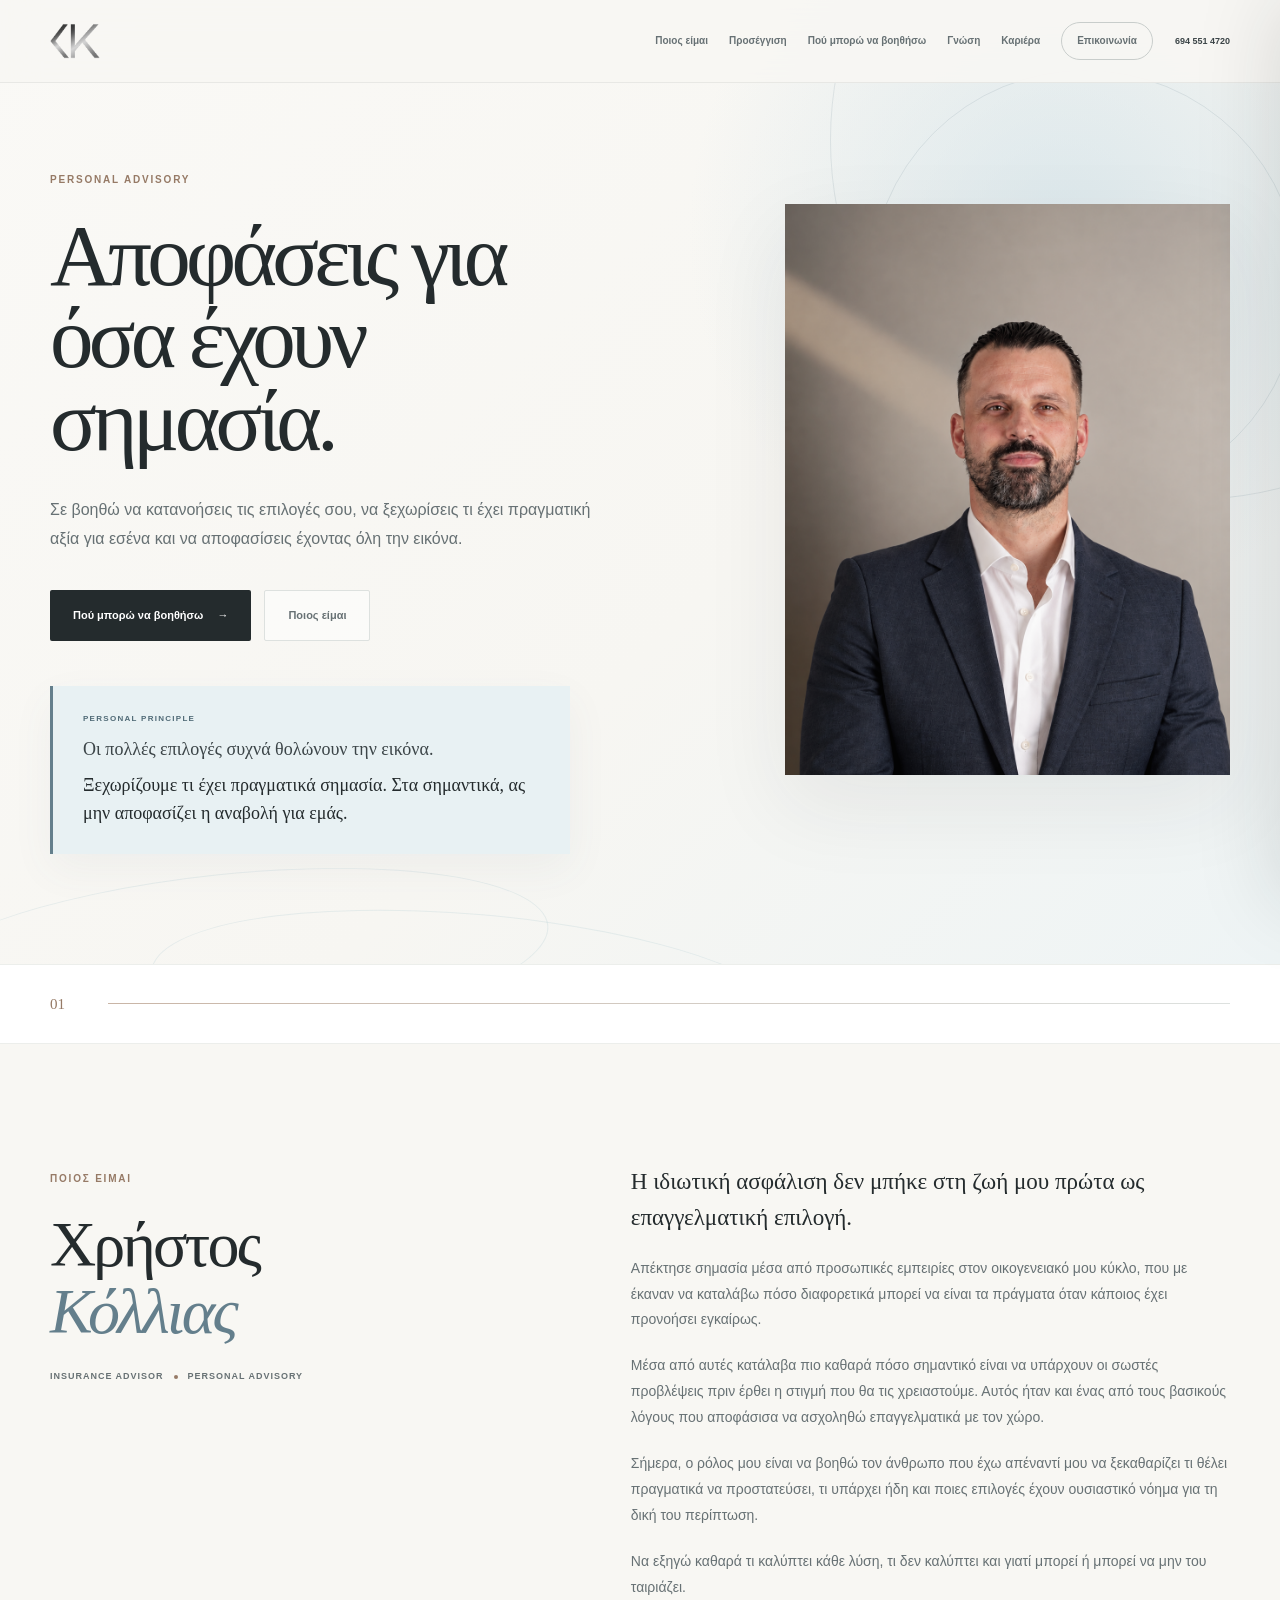
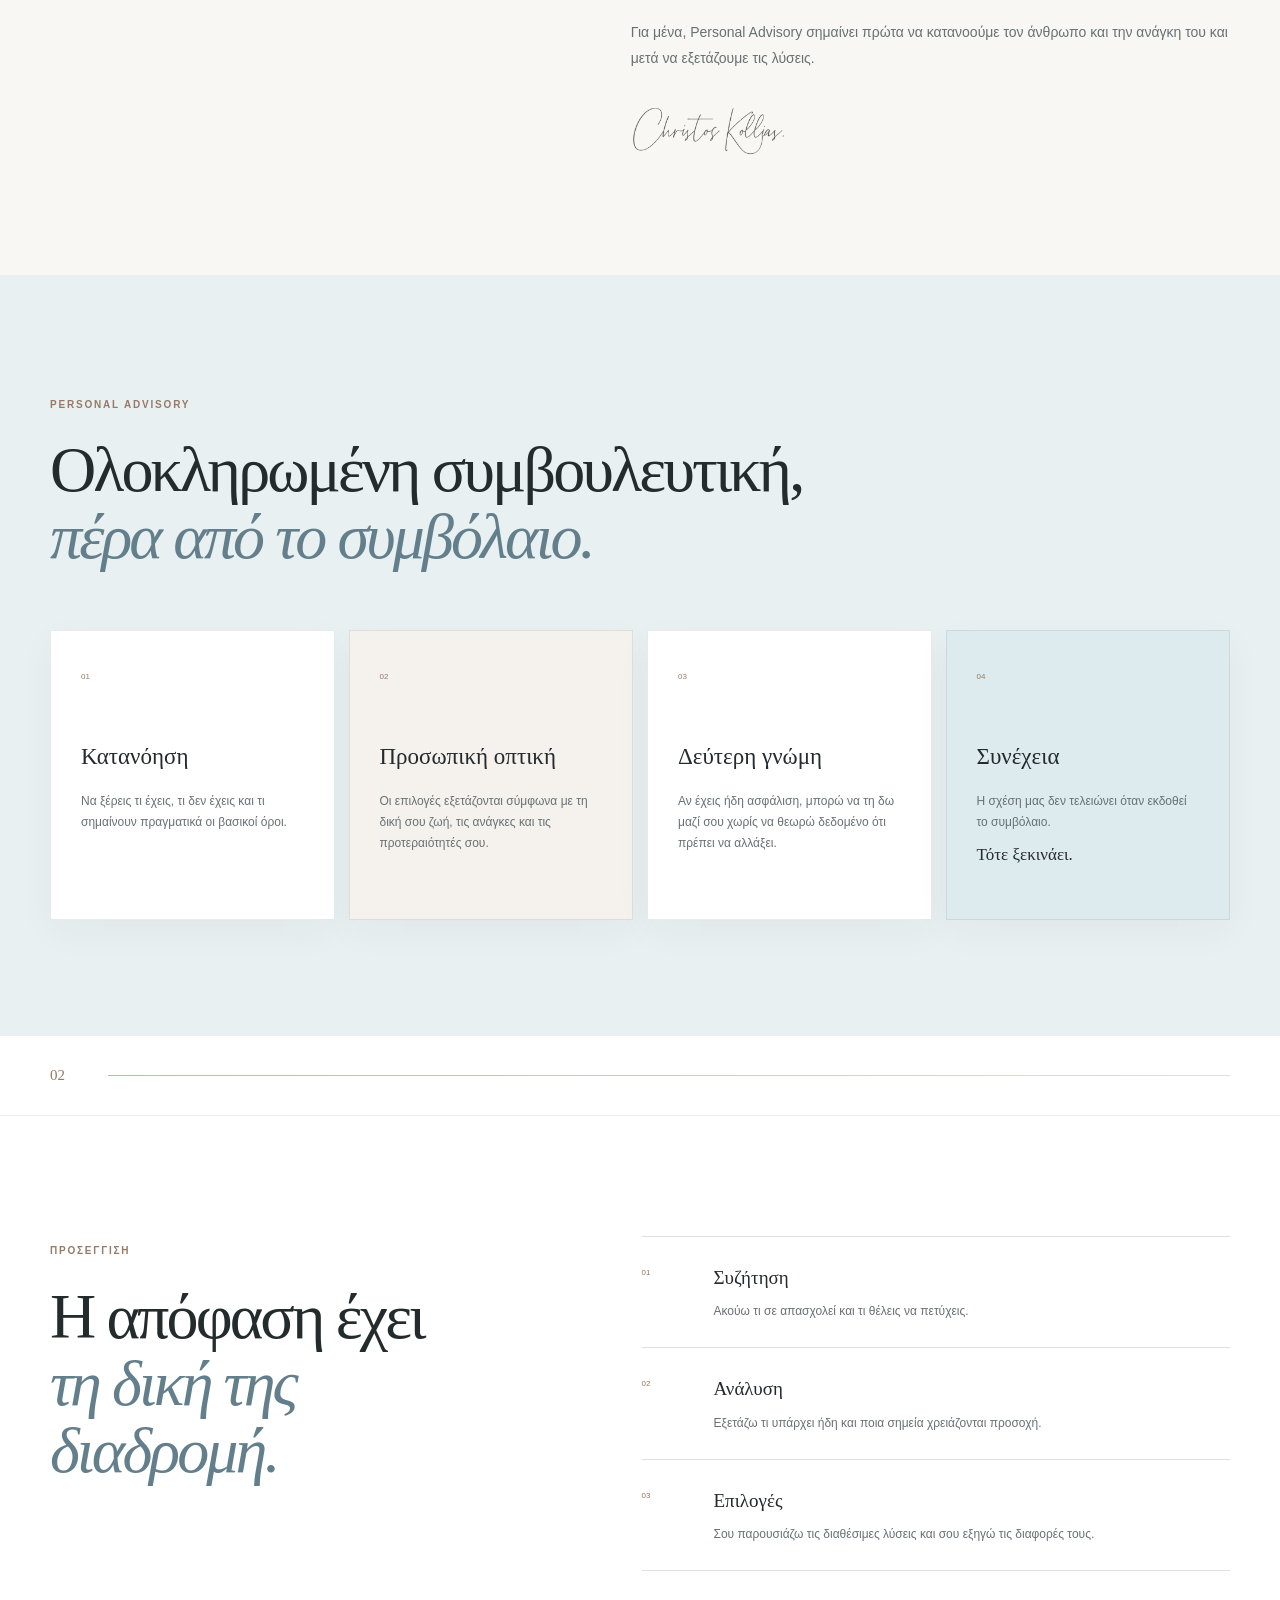
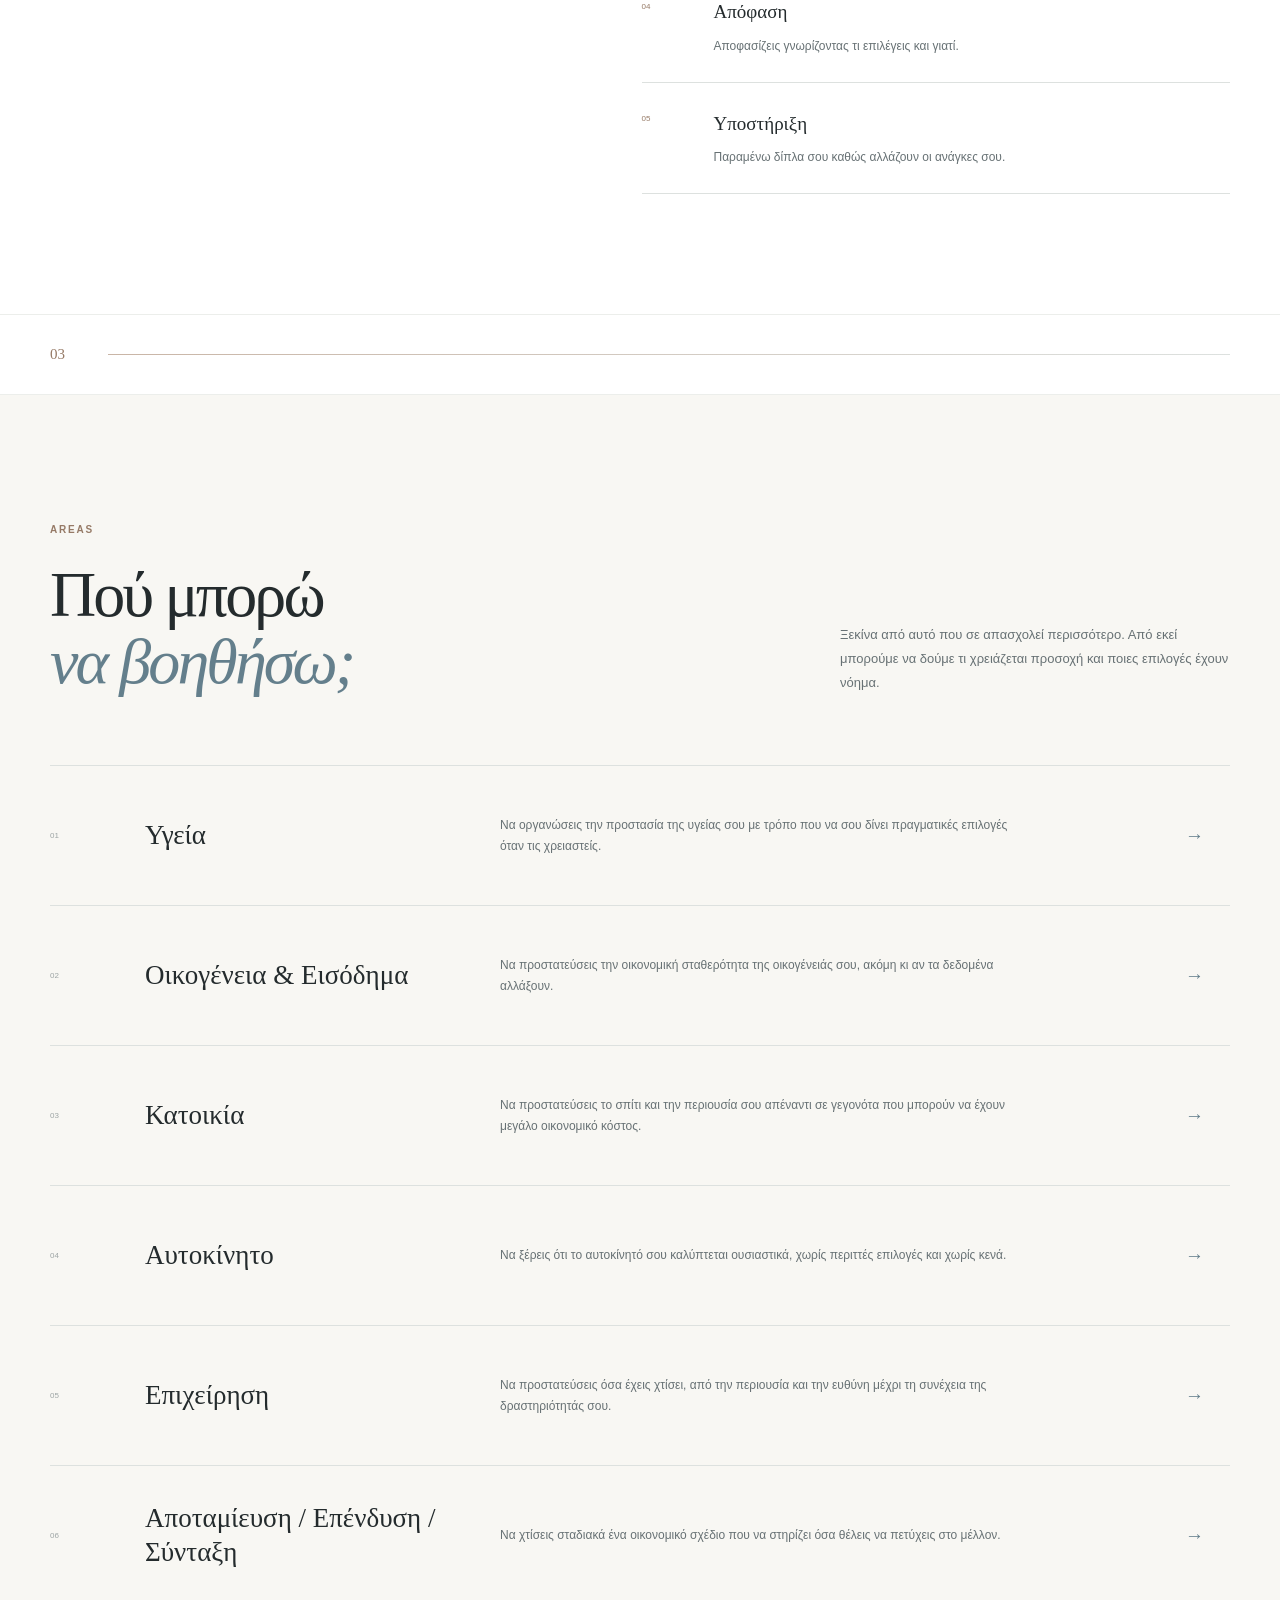
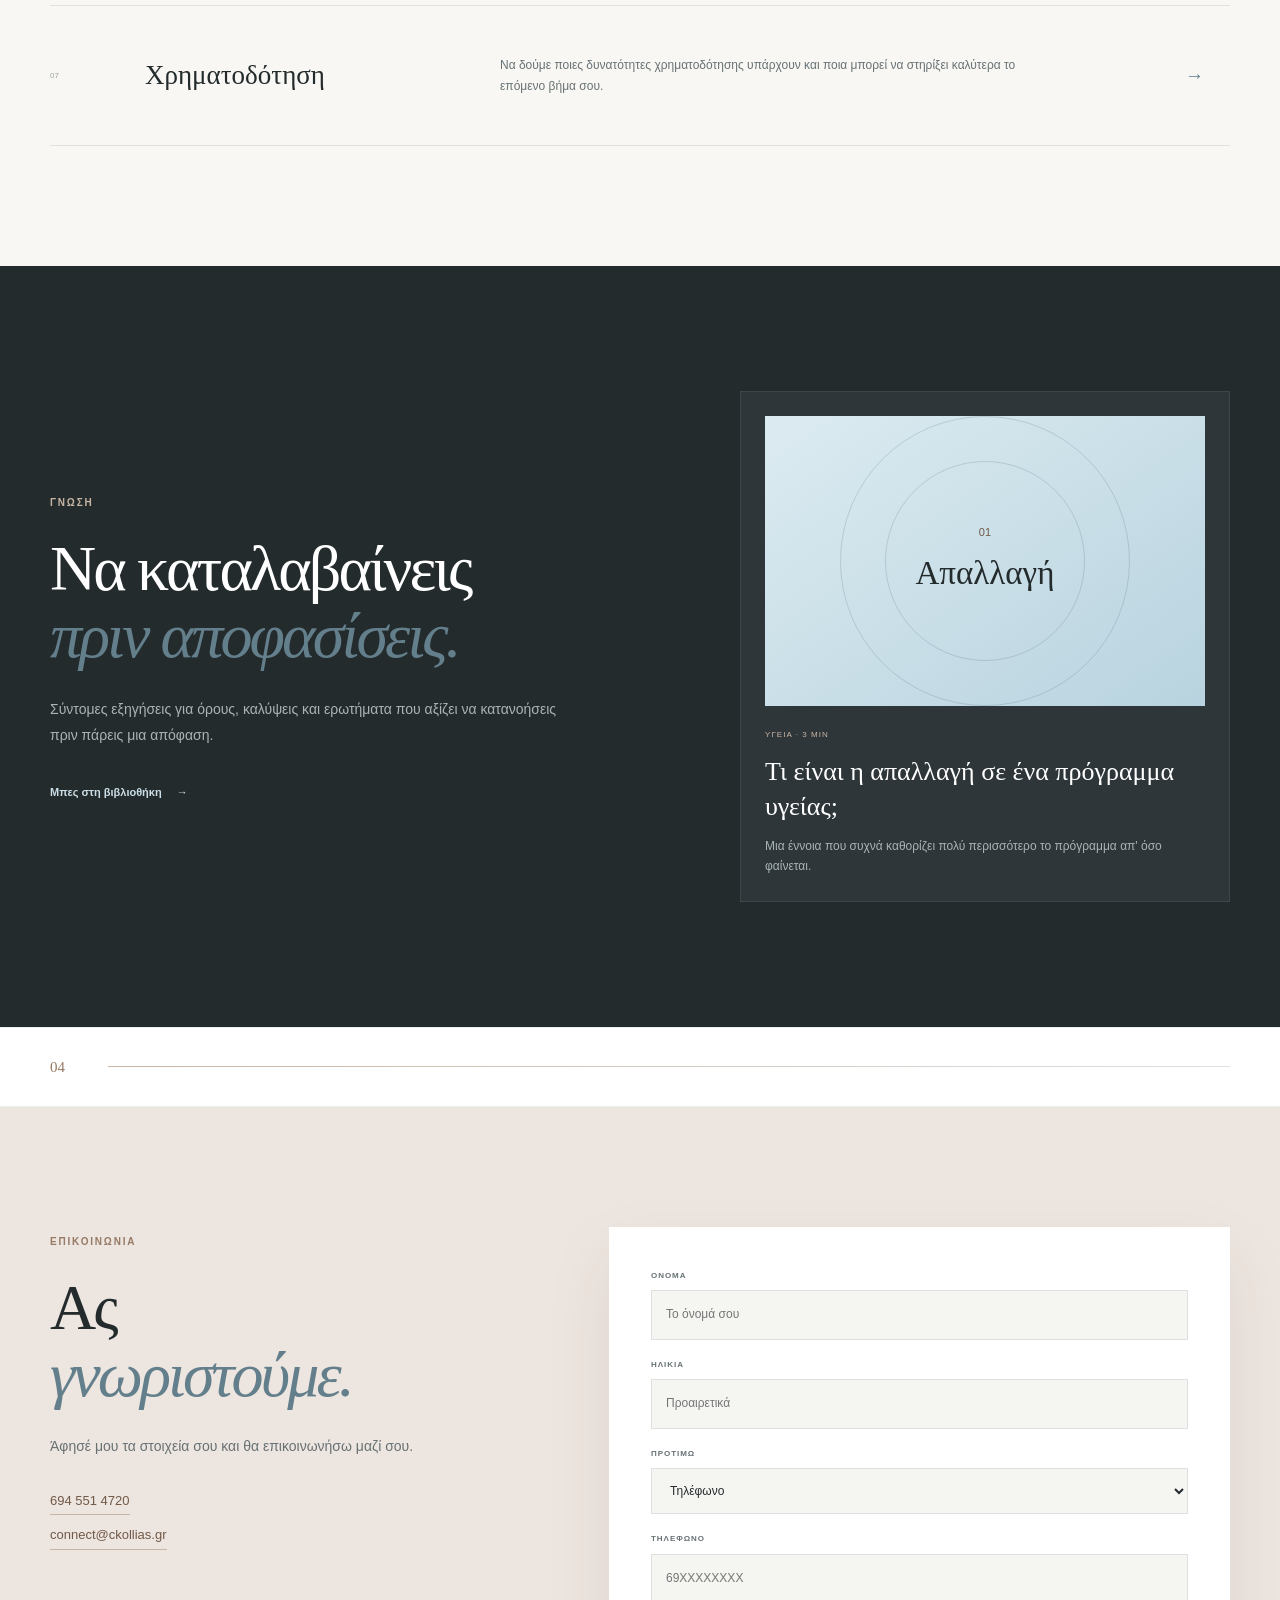
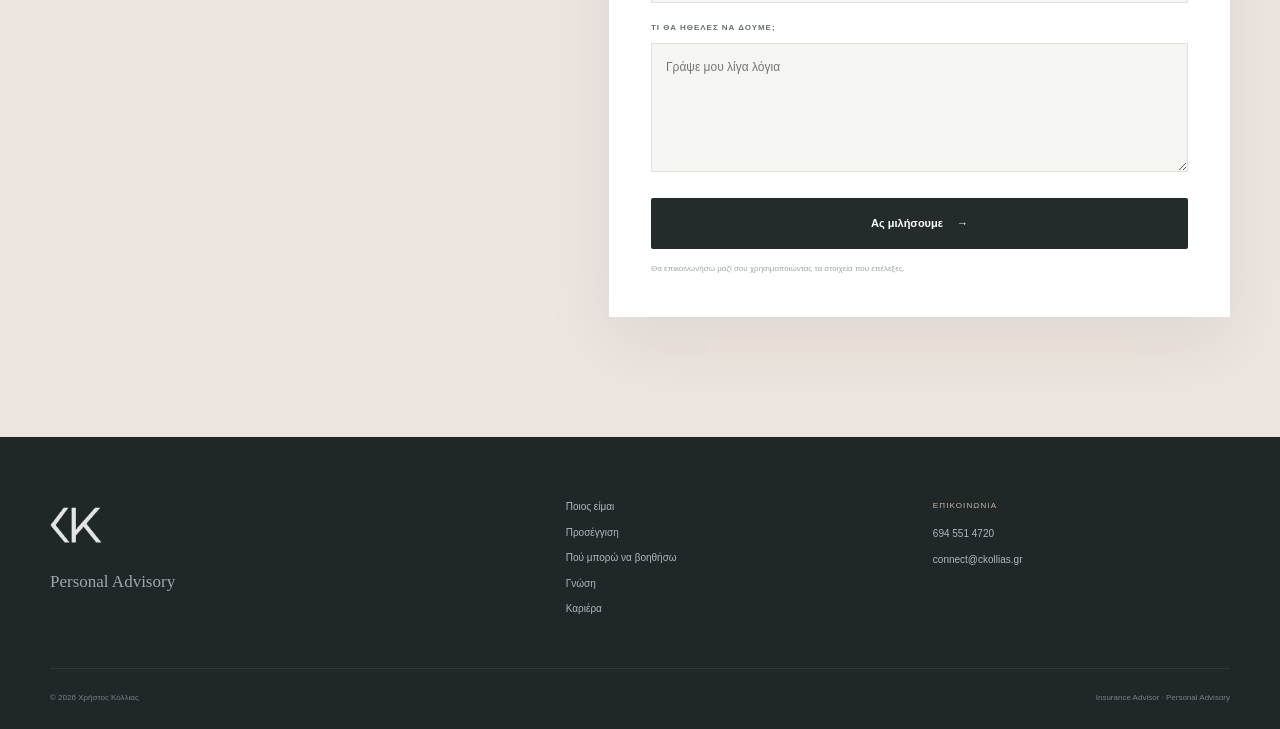
==== index.html @ ff36566c "Enable Netlify forms on homepage" ====
<!DOCTYPE html>
<html lang="el">
<head>
  <meta charset="UTF-8">

  <meta
    name="viewport"
    content="width=device-width, initial-scale=1.0"
  >

  <title>Χρήστος Κόλλιας | Insurance Advisor</title>

  <meta
    name="description"
    content="Personal Advisory για ασφάλιση, οικονομικό σχεδιασμό και αποφάσεις που έχουν σημασία."
  >

  <link rel="stylesheet" href="style.css">
</head>

<body data-page="home">

  <header class="site-header">
    <div class="container header-inner">

      <a
        href="index.html"
        class="brand"
        aria-label="Αρχική"
      >
        <img
          src="assets/images/logo.png"
          alt="Χρήστος Κόλλιας"
          class="brand-logo"
        >
      </a>

      <nav
        class="main-nav"
        id="mainNav"
      >
        <a href="#about">Ποιος είμαι</a>
        <a href="#approach">Προσέγγιση</a>
        <a href="#areas">Πού μπορώ να βοηθήσω</a>
        <a href="knowledge.html">Γνώση</a>
        <a href="career.html">Καριέρα</a>
        <a href="#contact" class="nav-cta">Επικοινωνία</a>
      </nav>

      <div class="header-actions">

        <a
          href="tel:+306945514720"
          class="header-phone"
        >
          694 551 4720
        </a>

        <button
          class="mobile-menu-button"
          id="mobileMenuButton"
          type="button"
          aria-label="Άνοιγμα μενού"
          aria-expanded="false"
        >
          <span></span>
          <span></span>
          <span></span>
        </button>

      </div>

    </div>
  </header>


  <main>

    <!-- HERO -->

    <section class="hero">

      <div class="hero-orbit orbit-one"></div>
      <div class="hero-orbit orbit-two"></div>

      <div class="soft-wave wave-one"></div>
      <div class="soft-wave wave-two"></div>

      <div class="container hero-grid">

        <div class="hero-copy reveal">

          <span class="eyebrow">
            Personal Advisory
          </span>

          <h1>
            Αποφάσεις για όσα έχουν σημασία.
          </h1>

          <p class="hero-lead">
            Σε βοηθώ να κατανοήσεις τις επιλογές σου,
            να ξεχωρίσεις τι έχει πραγματική αξία για εσένα
            και να αποφασίσεις έχοντας όλη την εικόνα.
          </p>

          <div class="hero-actions">

            <a
              href="#areas"
              class="button button-primary"
            >
              Πού μπορώ να βοηθήσω
              <span>→</span>
            </a>

            <a
              href="#about"
              class="button button-secondary"
            >
              Ποιος είμαι
            </a>

          </div>

          <div class="principle-card">

            <span class="principle-label">
              Personal Principle
            </span>

            <p>
              Οι πολλές επιλογές συχνά θολώνουν την εικόνα.
              <strong>
                Ξεχωρίζουμε τι έχει πραγματικά σημασία.
                Στα σημαντικά, ας μην αποφασίζει η αναβολή για εμάς.
              </strong>
            </p>

          </div>

        </div>


        <div class="hero-visual reveal">

          <div class="portrait-shell">

            <img
              src="assets/images/Επαγγελματικό πορτρέτο άνδρα με κοστούμι.png"
              alt="Χρήστος Κόλλιας"
              class="hero-photo"
            >

          </div>

        </div>

      </div>

    </section>


    <div class="chapter-divider">
      <div class="container chapter-divider-inner">
        <span class="chapter-number">01</span>
        <span class="chapter-line"></span>
      </div>
    </div>


    <!-- ABOUT -->

    <section
      class="section about-section"
      id="about"
    >

      <div class="container about-grid">

        <div class="section-intro reveal">

          <span class="section-label">
            Ποιος είμαι
          </span>

          <h2>
            Χρήστος
            <em>Κόλλιας</em>
          </h2>

          <div class="professional-identity">

            <span>
              Insurance Advisor
            </span>

            <span class="identity-dot"></span>

            <span>
              Personal Advisory
            </span>

          </div>

        </div>


        <div class="about-content reveal">

          <p class="about-lead">
            Η ιδιωτική ασφάλιση δεν μπήκε στη ζωή μου πρώτα
            ως επαγγελματική επιλογή.
          </p>

          <p>
            Απέκτησε σημασία μέσα από προσωπικές εμπειρίες
            στον οικογενειακό μου κύκλο, που με έκαναν να καταλάβω
            πόσο διαφορετικά μπορεί να είναι τα πράγματα
            όταν κάποιος έχει προνοήσει εγκαίρως.
          </p>

          <p>
            Μέσα από αυτές κατάλαβα πιο καθαρά πόσο σημαντικό είναι
            να υπάρχουν οι σωστές προβλέψεις πριν έρθει η στιγμή
            που θα τις χρειαστούμε. Αυτός ήταν και ένας από τους
            βασικούς λόγους που αποφάσισα να ασχοληθώ επαγγελματικά
            με τον χώρο.
          </p>

          <p>
            Σήμερα, ο ρόλος μου είναι να βοηθώ τον άνθρωπο που έχω
            απέναντί μου να ξεκαθαρίζει τι θέλει πραγματικά
            να προστατεύσει, τι υπάρχει ήδη και ποιες επιλογές
            έχουν ουσιαστικό νόημα για τη δική του περίπτωση.
          </p>

          <p>
            Να εξηγώ καθαρά τι καλύπτει κάθε λύση,
            τι δεν καλύπτει και γιατί μπορεί ή μπορεί να μην
            του ταιριάζει.
          </p>

          <p>
            Για μένα, Personal Advisory σημαίνει πρώτα να κατανοούμε
            τον άνθρωπο και την ανάγκη του και μετά να εξετάζουμε
            τις λύσεις.
          </p>

          <img
            src="assets/images/signature.png"
            alt="Υπογραφή Χρήστου Κόλλια"
            class="signature"
          >

        </div>

      </div>

    </section>


    <!-- VALUE -->

    <section class="value-section">

      <div class="container">

        <div class="value-header reveal">

          <span class="section-label">
            Personal Advisory
          </span>

          <h2>
            Ολοκληρωμένη συμβουλευτική,
            <em>πέρα από το συμβόλαιο.</em>
          </h2>

        </div>


        <div class="value-grid">

          <article class="value-card reveal">

            <span class="value-index">
              01
            </span>

            <h3>
              Κατανόηση
            </h3>

            <p>
              Να ξέρεις τι έχεις, τι δεν έχεις και τι σημαίνουν
              πραγματικά οι βασικοί όροι.
            </p>

          </article>


          <article class="value-card reveal">

            <span class="value-index">
              02
            </span>

            <h3>
              Προσωπική οπτική
            </h3>

            <p>
              Οι επιλογές εξετάζονται σύμφωνα με τη δική σου ζωή,
              τις ανάγκες και τις προτεραιότητές σου.
            </p>

          </article>


          <article class="value-card reveal">

            <span class="value-index">
              03
            </span>

            <h3>
              Δεύτερη γνώμη
            </h3>

            <p>
              Αν έχεις ήδη ασφάλιση, μπορώ να τη δω μαζί σου
              χωρίς να θεωρώ δεδομένο ότι πρέπει να αλλάξει.
            </p>

          </article>


          <article class="value-card reveal">

            <span class="value-index">
              04
            </span>

            <h3>
              Συνέχεια
            </h3>

            <p class="strong-value-copy">
              Η σχέση μας δεν τελειώνει όταν εκδοθεί το συμβόλαιο.
              <strong>
                Τότε ξεκινάει.
              </strong>
            </p>

          </article>

        </div>

      </div>

    </section>


    <div class="chapter-divider">
      <div class="container chapter-divider-inner">
        <span class="chapter-number">02</span>
        <span class="chapter-line"></span>
      </div>
    </div>


    <!-- APPROACH -->

    <section
      class="section approach-section"
      id="approach"
    >

      <div class="container approach-grid">

        <div class="approach-heading reveal">

          <span class="section-label">
            Προσέγγιση
          </span>

          <h2>
            Η απόφαση έχει
            <em>τη δική της διαδρομή.</em>
          </h2>

        </div>


        <div class="approach-steps reveal">

          <article class="approach-step">

            <span>
              01
            </span>

            <div>
              <h3>Συζήτηση</h3>

              <p>
                Ακούω τι σε απασχολεί και τι θέλεις να πετύχεις.
              </p>
            </div>

          </article>


          <article class="approach-step">

            <span>
              02
            </span>

            <div>
              <h3>Ανάλυση</h3>

              <p>
                Εξετάζω τι υπάρχει ήδη και ποια σημεία χρειάζονται προσοχή.
              </p>
            </div>

          </article>


          <article class="approach-step">

            <span>
              03
            </span>

            <div>
              <h3>Επιλογές</h3>

              <p>
                Σου παρουσιάζω τις διαθέσιμες λύσεις
                και σου εξηγώ τις διαφορές τους.
              </p>
            </div>

          </article>


          <article class="approach-step">

            <span>
              04
            </span>

            <div>
              <h3>Απόφαση</h3>

              <p>
                Αποφασίζεις γνωρίζοντας τι επιλέγεις και γιατί.
              </p>
            </div>

          </article>


          <article class="approach-step">

            <span>
              05
            </span>

            <div>
              <h3>Υποστήριξη</h3>

              <p>
                Παραμένω δίπλα σου καθώς αλλάζουν οι ανάγκες σου.
              </p>
            </div>

          </article>

        </div>

      </div>

    </section>


    <div class="chapter-divider">
      <div class="container chapter-divider-inner">
        <span class="chapter-number">03</span>
        <span class="chapter-line"></span>
      </div>
    </div>


    <!-- AREAS -->

    <section
      class="section areas-section"
      id="areas"
    >

      <div class="container">

        <div class="areas-header reveal">

          <div>

            <span class="section-label">
              Areas
            </span>

            <h2>
              Πού μπορώ
              <em>να βοηθήσω;</em>
            </h2>

          </div>

          <p>
            Ξεκίνα από αυτό που σε απασχολεί περισσότερο.
            Από εκεί μπορούμε να δούμε τι χρειάζεται προσοχή
            και ποιες επιλογές έχουν νόημα.
          </p>

        </div>


        <div class="area-list">

          <button
            class="area-row reveal"
            type="button"
            data-service="health"
          >

            <span class="area-number">
              01
            </span>

            <span class="area-name">
              Υγεία
            </span>

            <span class="area-description">
              Να οργανώσεις την προστασία της υγείας σου
              με τρόπο που να σου δίνει πραγματικές επιλογές
              όταν τις χρειαστείς.
            </span>

            <span class="area-arrow">
              →
            </span>

          </button>


          <button
            class="area-row reveal"
            type="button"
            data-service="family"
          >

            <span class="area-number">
              02
            </span>

            <span class="area-name">
              Οικογένεια &amp; Εισόδημα
            </span>

            <span class="area-description">
              Να προστατεύσεις την οικονομική σταθερότητα
              της οικογένειάς σου, ακόμη κι αν τα δεδομένα αλλάξουν.
            </span>

            <span class="area-arrow">
              →
            </span>

          </button>


          <button
            class="area-row reveal"
            type="button"
            data-service="home"
          >

            <span class="area-number">
              03
            </span>

            <span class="area-name">
              Κατοικία
            </span>

            <span class="area-description">
              Να προστατεύσεις το σπίτι και την περιουσία σου
              απέναντι σε γεγονότα που μπορούν να έχουν
              μεγάλο οικονομικό κόστος.
            </span>

            <span class="area-arrow">
              →
            </span>

          </button>


          <button
            class="area-row reveal"
            type="button"
            data-service="car"
          >

            <span class="area-number">
              04
            </span>

            <span class="area-name">
              Αυτοκίνητο
            </span>

            <span class="area-description">
              Να ξέρεις ότι το αυτοκίνητό σου καλύπτεται ουσιαστικά,
              χωρίς περιττές επιλογές και χωρίς κενά.
            </span>

            <span class="area-arrow">
              →
            </span>

          </button>


          <button
            class="area-row reveal"
            type="button"
            data-service="business"
          >

            <span class="area-number">
              05
            </span>

            <span class="area-name">
              Επιχείρηση
            </span>

            <span class="area-description">
              Να προστατεύσεις όσα έχεις χτίσει,
              από την περιουσία και την ευθύνη μέχρι τη συνέχεια
              της δραστηριότητάς σου.
            </span>

            <span class="area-arrow">
              →
            </span>

          </button>


          <button
            class="area-row reveal"
            type="button"
            data-service="investment"
          >

            <span class="area-number">
              06
            </span>

            <span class="area-name">
              Αποταμίευση / Επένδυση / Σύνταξη
            </span>

            <span class="area-description">
              Να χτίσεις σταδιακά ένα οικονομικό σχέδιο
              που να στηρίζει όσα θέλεις να πετύχεις στο μέλλον.
            </span>

            <span class="area-arrow">
              →
            </span>

          </button>


          <button
            class="area-row reveal"
            type="button"
            data-service="finance"
          >

            <span class="area-number">
              07
            </span>

            <span class="area-name">
              Χρηματοδότηση
            </span>

            <span class="area-description">
              Να δούμε ποιες δυνατότητες χρηματοδότησης υπάρχουν
              και ποια μπορεί να στηρίξει καλύτερα το επόμενο βήμα σου.
            </span>

            <span class="area-arrow">
              →
            </span>

          </button>

        </div>

      </div>

    </section>


    <!-- KNOWLEDGE PREVIEW -->

    <section class="knowledge-preview">

      <div class="container knowledge-preview-grid">

        <div class="knowledge-preview-copy reveal">

          <span class="section-label">
            Γνώση
          </span>

          <h2>
            Να καταλαβαίνεις
            <em>πριν αποφασίσεις.</em>
          </h2>

          <p>
            Σύντομες εξηγήσεις για όρους, καλύψεις και ερωτήματα
            που αξίζει να κατανοήσεις πριν πάρεις μια απόφαση.
          </p>

          <a
            href="knowledge.html"
            class="text-link"
          >
            Μπες στη βιβλιοθήκη
            <span>→</span>
          </a>

        </div>


        <a
          href="knowledge.html"
          class="knowledge-preview-card reveal"
        >

          <div class="mini-video-graphic">

            <span class="graphic-ring ring-a"></span>
            <span class="graphic-ring ring-b"></span>

            <div class="graphic-center">

              <span>
                01
              </span>

              <strong>
                Απαλλαγή
              </strong>

            </div>

          </div>

          <span class="preview-meta">
            Υγεία · 3 min
          </span>

          <h3>
            Τι είναι η απαλλαγή σε ένα πρόγραμμα υγείας;
          </h3>

          <p>
            Μια έννοια που συχνά καθορίζει πολύ περισσότερο
            το πρόγραμμα απ' όσο φαίνεται.
          </p>

        </a>

      </div>

    </section>


    <div class="chapter-divider">
      <div class="container chapter-divider-inner">
        <span class="chapter-number">04</span>
        <span class="chapter-line"></span>
      </div>
    </div>


    <!-- CONTACT -->

    <section
      class="section contact-section"
      id="contact"
    >

      <div class="container contact-grid">

        <div class="contact-copy reveal">

          <span class="section-label">
            Επικοινωνία
          </span>

          <h2>
            Ας
            <em>γνωριστούμε.</em>
          </h2>

          <p>
            Άφησέ μου τα στοιχεία σου και θα επικοινωνήσω μαζί σου.
          </p>

          <div class="direct-contact">

            <a href="tel:+306945514720">
              694 551 4720
            </a>

            <a href="mailto:connect@ckollias.gr">
              connect@ckollias.gr
            </a>

          </div>

        </div>


        <form
          name="homepage-contact"
          method="POST"
          data-netlify="true"
          data-netlify-honeypot="bot-field"
          class="contact-form js-netlify-form reveal"
          data-success="Ευχαριστώ. Τα στοιχεία σου στάλθηκαν με επιτυχία."
          data-contact-form
        >

          <input type="hidden" name="form-name" value="homepage-contact">
          <p hidden>
            <label>
              Μην συμπληρώσεις αυτό το πεδίο:
              <input name="bot-field">
            </label>
          </p>

          <div class="form-group">

            <label for="contactName">
              Όνομα
            </label>

            <input
              type="text"
              id="contactName"
              name="name"
              placeholder="Το όνομά σου"
              required
            >

          </div>


          <div class="form-group">

            <label for="contactAge">
              Ηλικία
            </label>

            <input
              type="number"
              id="contactAge"
              name="age"
              min="0"
              max="120"
              placeholder="Προαιρετικά"
            >

          </div>


          <div
            class="form-group"
            data-preference-group
          >

            <label for="contactPreference">
              Προτιμώ
            </label>

            <select
              id="contactPreference"
              name="preference"
              data-contact-preference
            >
              <option value="phone">
                Τηλέφωνο
              </option>

              <option value="email">
                Email
              </option>
            </select>

          </div>


          <div
            class="form-group"
            data-phone-group
          >

            <label for="contactPhone">
              Τηλέφωνο
            </label>

            <input
              type="tel"
              id="contactPhone"
              name="phone"
              placeholder="69XXXXXXXX"
              data-phone-input
              required
            >

          </div>


          <div
            class="form-group contact-field-hidden"
            data-email-group
          >

            <label for="contactEmail">
              Email
            </label>

            <input
              type="email"
              id="contactEmail"
              name="email"
              placeholder="name@example.com"
              data-email-input
            >

          </div>


          <div class="form-group">

            <label for="contactMessage">
              Τι θα ήθελες να δούμε;
            </label>

            <textarea
              id="contactMessage"
              name="message"
              rows="5"
              placeholder="Γράψε μου λίγα λόγια"
            ></textarea>

          </div>


          <button
            type="submit"
            class="button button-primary full-button"
          >
            Ας μιλήσουμε
            <span>→</span>
          </button>

          <small class="form-note">
            Θα επικοινωνήσω μαζί σου χρησιμοποιώντας τα στοιχεία που επέλεξες.
          </small>

        </form>

      </div>

    </section>

  </main>


  <!-- FOOTER -->

  <footer class="site-footer">

    <div class="container footer-main">

      <div>

        <img
          src="assets/images/logo.png"
          alt="Χρήστος Κόλλιας"
          class="footer-logo"
        >

        <p class="footer-tagline">
          Personal Advisory
        </p>

      </div>


      <div class="footer-links">

        <a href="#about">
          Ποιος είμαι
        </a>

        <a href="#approach">
          Προσέγγιση
        </a>

        <a href="#areas">
          Πού μπορώ να βοηθήσω
        </a>

        <a href="knowledge.html">
          Γνώση
        </a>

        <a href="career.html">
          Καριέρα
        </a>

      </div>


      <div class="footer-contact">

        <span>
          Επικοινωνία
        </span>

        <a href="tel:+306945514720">
          694 551 4720
        </a>

        <a href="mailto:connect@ckollias.gr">
          connect@ckollias.gr
        </a>

      </div>

    </div>


    <div class="container footer-bottom">

      <span>
        © 2026 Χρήστος Κόλλιας
      </span>

      <span>
        Insurance Advisor · Personal Advisory
      </span>

    </div>

  </footer>


  <!-- SERVICE DRAWER -->

  <div
    class="drawer-backdrop"
    id="drawerBackdrop"
  ></div>


  <aside
    class="service-drawer"
    id="serviceDrawer"
    aria-hidden="true"
  >

    <button
      class="drawer-close"
      id="drawerClose"
      type="button"
      aria-label="Κλείσιμο"
    >
      ×
    </button>


    <div class="drawer-content">

      <span
        class="section-label"
        id="drawerLabel"
      >
        Personal Advisory
      </span>

      <h2 id="drawerTitle">
        Υγεία
      </h2>

      <p
        class="drawer-intro"
        id="drawerIntro"
      ></p>

      <div
        class="drawer-points"
        id="drawerPoints"
      ></div>

      <p
        class="drawer-extra"
        id="drawerExtra"
      ></p>


      <div class="drawer-form-block">

        <span class="drawer-question">
          Θέλεις να το συζητήσουμε;
        </span>


        <form
          name="service-interest"
          method="POST"
          data-netlify="true"
          data-netlify-honeypot="bot-field"
          class="js-netlify-form"
          id="serviceForm"
          data-success="Ευχαριστώ. Το αίτημά σου στάλθηκε με επιτυχία."
          data-contact-form
        >

          <input type="hidden" name="form-name" value="service-interest">
          <p hidden>
            <label>
              Μην συμπληρώσεις αυτό το πεδίο:
              <input name="bot-field">
            </label>
          </p>

          <input
            type="hidden"
            id="serviceInterest"
            name="interest"
          >


          <div class="form-group">

            <label for="serviceName">
              Όνομα
            </label>

            <input
              type="text"
              id="serviceName"
              name="name"
              placeholder="Το όνομά σου"
              required
            >

          </div>


          <div class="form-group">

            <label for="serviceAge">
              Ηλικία
            </label>

            <input
              type="number"
              id="serviceAge"
              name="age"
              min="0"
              max="120"
              placeholder="Προαιρετικά"
            >

          </div>


          <div
            class="form-group"
            data-preference-group
          >

            <label for="servicePreference">
              Προτιμώ
            </label>

            <select
              id="servicePreference"
              name="preference"
              data-contact-preference
            >
              <option value="phone">
                Τηλέφωνο
              </option>

              <option value="email">
                Email
              </option>
            </select>

          </div>


          <div
            class="form-group"
            data-phone-group
          >

            <label for="servicePhone">
              Τηλέφωνο
            </label>

            <input
              type="tel"
              id="servicePhone"
              name="phone"
              placeholder="69XXXXXXXX"
              data-phone-input
              required
            >

          </div>


          <div
            class="form-group contact-field-hidden"
            data-email-group
          >

            <label for="serviceEmail">
              Email
            </label>

            <input
              type="email"
              id="serviceEmail"
              name="email"
              placeholder="name@example.com"
              data-email-input
            >

          </div>


          <div class="form-group">

            <label for="serviceMessage">
              Θέλεις να προσθέσεις κάτι;
            </label>

            <textarea
              id="serviceMessage"
              name="message"
              rows="4"
              placeholder="Προαιρετικά"
            ></textarea>

          </div>


          <button
            type="submit"
            class="button button-primary full-button"
          >
            Ας μιλήσουμε
            <span>→</span>
          </button>

          <small class="form-note">
            Θα επικοινωνήσω μαζί σου χρησιμοποιώντας τα στοιχεία που επέλεξες.
          </small>

        </form>

      </div>

    </div>

  </aside>


  <!-- TOAST -->

  <div
    class="toast"
    id="toast"
    role="status"
    aria-live="polite"
  >

    <strong>
      Έτοιμο.
    </strong>

    <span id="toastMessage">
      Η ενέργεια ολοκληρώθηκε.
    </span>

  </div>


  <script src="script.js"></script>

</body>
</html>
---- style.css ----
:root {
  --ivory: #f8f7f3;
  --white: #ffffff;

  --sky-050: #f2f7f9;
  --sky-100: #e4f0f4;
  --sky-200: #cadee7;
  --sky-400: #91b4c4;
  --sky-600: #647f8c;
  --sky-700: #506a76;

  --brown-050: #f6f1ed;
  --brown-100: #ede5df;
  --brown-300: #c9b5a6;
  --brown-500: #967a66;
  --brown-700: #715948;

  --gray-050: #f5f5f2;
  --gray-100: #eceeeb;
  --gray-200: #dde1df;
  --gray-300: #c8cdcb;
  --gray-400: #9da5a5;
  --gray-600: #677174;
  --gray-800: #3c4548;
  --gray-950: #242b2d;

  --shadow:
    0 30px 80px
    rgba(36, 43, 45, 0.08);

  --shadow-strong:
    0 35px 90px
    rgba(36, 43, 45, 0.14);
}


* {
  box-sizing: border-box;
  margin: 0;
  padding: 0;
}


html {
  scroll-behavior: smooth;
}


body {
  overflow-x: hidden;

  background: var(--ivory);
  color: var(--gray-950);

  font-family:
    -apple-system,
    BlinkMacSystemFont,
    "Segoe UI",
    Arial,
    sans-serif;

  line-height: 1.65;
}


body.drawer-open {
  overflow: hidden;
}


a {
  color: inherit;
  text-decoration: none;
}


button,
input,
textarea,
select {
  font: inherit;
}


button {
  color: inherit;
}


img {
  display: block;
  max-width: 100%;
}


fieldset {
  border: 0;
}


.container {
  width:
    min(
      1180px,
      calc(100% - 52px)
    );

  margin: 0 auto;
}


.section {
  padding: 120px 0;
}


h1,
h2,
h3,
.principle-card p,
.about-lead,
.knowledge-summary p {
  font-family:
    Georgia,
    "Times New Roman",
    serif;
}


h1 em,
h2 em {
  display: block;

  color: var(--sky-600);

  font-weight: 400;
  font-style: italic;
}


.section-label,
.eyebrow {
  display: inline-block;

  color: var(--brown-500);

  font-size: 10px;
  font-weight: 800;

  letter-spacing: 0.18em;
  text-transform: uppercase;
}


/* HEADER */

.site-header {
  position: fixed;

  top: 0;
  left: 0;

  width: 100%;

  z-index: 1000;

  background:
    rgba(248, 247, 243, 0.91);

  backdrop-filter: blur(18px);

  border-bottom:
    1px solid
    rgba(36, 43, 45, 0.07);
}


.header-inner {
  min-height: 82px;

  display: flex;
  align-items: center;
  justify-content: space-between;

  gap: 22px;
}


.brand {
  flex-shrink: 0;
}


.brand-logo {
  max-width: 155px;
  max-height: 50px;

  object-fit: contain;
}


.main-nav {
  display: flex;
  align-items: center;

  gap: 21px;

  margin-left: auto;
}


.main-nav a {
  position: relative;

  color: var(--gray-600);

  font-size: 10px;
  font-weight: 650;

  white-space: nowrap;

  transition: color 0.2s ease;
}


.main-nav a:hover,
.main-nav .active-nav {
  color: var(--gray-950);
}


.main-nav a:not(.nav-cta)::after {
  content: "";

  position: absolute;

  left: 0;
  bottom: -8px;

  width: 0;
  height: 1px;

  background: var(--brown-500);

  transition: width 0.2s ease;
}


.main-nav a:hover::after,
.main-nav .active-nav::after {
  width: 100%;
}


.nav-cta {
  padding: 10px 15px;

  border:
    1px solid var(--gray-300);

  border-radius: 999px;
}


.header-actions {
  display: flex;
  align-items: center;

  gap: 9px;
}


.header-phone {
  color: var(--gray-800);

  font-size: 9px;
  font-weight: 700;

  white-space: nowrap;
}


.mobile-menu-button {
  display: none;

  width: 42px;
  height: 42px;

  flex-direction: column;
  align-items: flex-end;
  justify-content: center;

  gap: 5px;

  border: 0;

  background: transparent;

  cursor: pointer;
}


.mobile-menu-button span {
  width: 24px;
  height: 1px;

  background: var(--gray-950);
}


/* HERO */

.hero {
  position: relative;

  min-height: 900px;

  overflow: hidden;

  padding-top: 165px;
  padding-bottom: 110px;

  background:
    radial-gradient(
      circle at 83% 24%,
      rgba(202, 222, 231, 0.62),
      transparent 29%
    ),
    linear-gradient(
      135deg,
      #faf9f6 0%,
      #f7f6f2 58%,
      #eef4f5 100%
    );
}


.hero-grid {
  position: relative;

  z-index: 3;

  display: grid;

  grid-template-columns:
    1.04fr
    0.96fr;

  align-items: center;

  gap: 95px;
}


.hero-copy {
  max-width: 700px;
}


.eyebrow {
  margin-bottom: 26px;
}


.hero h1 {
  max-width: 780px;

  font-size:
    clamp(
      58px,
      6.8vw,
      93px
    );

  font-weight: 400;

  line-height: 0.95;

  letter-spacing: -0.055em;
}


.hero-lead {
  max-width: 560px;

  margin-top: 32px;

  color: var(--gray-600);

  font-size: 16px;

  line-height: 1.85;
}


.hero-actions {
  display: flex;
  align-items: center;

  gap: 13px;

  margin-top: 36px;
}


/* BUTTONS */

.button {
  min-height: 51px;

  display: inline-flex;
  align-items: center;
  justify-content: center;

  gap: 14px;

  padding: 0 23px;

  border: 0;
  border-radius: 2px;

  cursor: pointer;

  font-size: 11px;
  font-weight: 750;

  transition:
    transform 0.18s ease,
    background 0.18s ease,
    color 0.18s ease,
    box-shadow 0.18s ease;
}


.button:active {
  transform: scale(0.97);
}


.button-primary {
  background: var(--gray-950);
  color: var(--white);
}


.button-primary:hover {
  background: var(--brown-700);
}


.button-secondary {
  background:
    rgba(255, 255, 255, 0.52);

  color: var(--gray-600);

  border:
    1px solid var(--gray-200);
}


.button-secondary:hover {
  background: var(--white);
  color: var(--gray-950);
}


.full-button {
  width: 100%;
}


/* PRINCIPLE */

.principle-card {
  max-width: 520px;

  margin-top: 45px;

  padding: 26px 30px;

  background:
    rgba(228, 240, 244, 0.78);

  border-left:
    3px solid var(--sky-600);

  box-shadow:
    0 15px 40px
    rgba(80, 106, 118, 0.06);
}


.principle-label {
  display: block;

  margin-bottom: 11px;

  color: var(--sky-700);

  font-size: 8px;
  font-weight: 800;

  letter-spacing: 0.16em;
  text-transform: uppercase;
}


.principle-card p {
  color: var(--gray-800);

  font-size: 18px;

  line-height: 1.55;
}


.principle-card strong {
  display: block;

  margin-top: 8px;

  color: var(--gray-950);

  font-weight: 400;
}


/* HERO PHOTO */

.hero-visual {
  position: relative;

  min-height: 610px;
}


.portrait-shell {
  position: absolute;

  top: 0;
  right: 0;

  width:
    min(
      445px,
      92%
    );
}


.hero-photo {
  width: 100%;

  aspect-ratio: 0.78;

  object-fit: cover;

  object-position: center 40%;

  filter:
    saturate(0.9)
    contrast(0.98);

  box-shadow: var(--shadow);
}


.hero-orbit,
.knowledge-orbit {
  position: absolute;

  border:
    1px solid
    rgba(100, 127, 140, 0.15);

  border-radius: 50%;

  pointer-events: none;
}


.orbit-one {
  width: 720px;
  height: 720px;

  top: -220px;
  right: -270px;
}


.orbit-two {
  width: 430px;
  height: 430px;

  top: 70px;
  right: -20px;
}


.soft-wave {
  position: absolute;

  width: 650px;
  height: 170px;

  border:
    1px solid
    rgba(145, 180, 196, 0.18);

  border-radius: 50%;

  pointer-events: none;
}


.wave-one {
  left: -100px;
  bottom: -80px;

  transform: rotate(-6deg);
}


.wave-two {
  left: 150px;
  bottom: -120px;

  transform: rotate(5deg);
}


/* DIVIDERS */

.chapter-divider {
  padding: 27px 0;

  background: var(--white);

  border-top:
    1px solid var(--gray-100);

  border-bottom:
    1px solid var(--gray-100);
}


.chapter-divider-inner {
  display: grid;

  grid-template-columns:
    40px
    1fr;

  align-items: center;

  gap: 18px;
}


.chapter-number {
  color: var(--brown-500);

  font-family: Georgia, serif;

  font-size: 15px;
}


.chapter-line {
  height: 1px;

  background:
    linear-gradient(
      90deg,
      var(--brown-300),
      var(--gray-200)
    );
}


/* ABOUT */

.about-section {
  background: var(--ivory);
}


.about-grid {
  display: grid;

  grid-template-columns:
    0.88fr
    1.12fr;

  gap: 110px;
}


.section-intro h2,
.value-header h2,
.approach-heading h2,
.areas-header h2,
.knowledge-preview-copy h2,
.contact-copy h2,
.library-header h2,
.newsletter-copy h2 {
  margin-top: 20px;

  font-size:
    clamp(
      42px,
      5vw,
      64px
    );

  font-weight: 400;

  line-height: 1.05;

  letter-spacing: -0.045em;
}


.professional-identity {
  display: flex;
  align-items: center;
  flex-wrap: wrap;

  gap: 10px;

  margin-top: 24px;

  color: var(--gray-600);

  font-size: 9px;
  font-weight: 750;

  letter-spacing: 0.11em;
  text-transform: uppercase;
}


.identity-dot {
  width: 4px;
  height: 4px;

  border-radius: 50%;

  background: var(--brown-500);
}


.about-content {
  max-width: 640px;
}


.about-lead {
  color: var(--gray-950);

  font-size: 23px;

  line-height: 1.55;
}


.about-content > p:not(.about-lead) {
  margin-top: 20px;

  color: var(--gray-600);

  font-size: 14px;

  line-height: 1.85;
}


.signature {
  width: 155px;
  max-height: 82px;

  margin-top: 34px;

  object-fit: contain;
  object-position: left center;

  opacity: 0.72;
}


/* VALUE */

.value-section {
  padding: 115px 0;

  background: #e9f0f2;
}


.value-header {
  max-width: 820px;

  margin-bottom: 60px;
}


.value-grid {
  display: grid;

  grid-template-columns:
    repeat(
      4,
      1fr
    );

  gap: 14px;
}


.value-card {
  min-height: 290px;

  padding: 30px;

  border:
    1px solid
    rgba(80, 106, 118, 0.14);

  box-shadow:
    0 12px 35px
    rgba(36, 43, 45, 0.04);

  transition:
    transform 0.22s ease,
    box-shadow 0.22s ease;
}


.value-card:nth-child(1),
.value-card:nth-child(3) {
  background: var(--white);
}


.value-card:nth-child(2) {
  background: #f5f1ed;
}


.value-card:nth-child(4) {
  background: #ddebee;
}


.value-card:hover {
  transform:
    translateY(-5px);

  box-shadow:
    0 24px 55px
    rgba(36, 43, 45, 0.09);
}


.value-index {
  color: var(--brown-500);

  font-size: 8px;
}


.value-card h3 {
  margin-top: 50px;

  font-size: 23px;
  font-weight: 400;
}


.value-card p {
  margin-top: 15px;

  color: var(--gray-600);

  font-size: 12px;

  line-height: 1.75;
}


.strong-value-copy strong {
  display: block;

  margin-top: 7px;

  color: var(--gray-950);

  font-family: Georgia, serif;

  font-size: 17px;

  font-weight: 400;
}


/* APPROACH */

.approach-section {
  background: var(--white);
}


.approach-grid {
  display: grid;

  grid-template-columns:
    0.9fr
    1.1fr;

  gap: 110px;
}


.approach-steps {
  border-top:
    1px solid var(--gray-200);
}


.approach-step {
  display: grid;

  grid-template-columns:
    60px
    1fr;

  gap: 12px;

  padding: 25px 0;

  border-bottom:
    1px solid var(--gray-200);
}


.approach-step > span {
  padding-top: 4px;

  color: var(--brown-500);

  font-size: 8px;
}


.approach-step h3 {
  font-size: 19px;
  font-weight: 400;
}


.approach-step p {
  max-width: 480px;

  margin-top: 8px;

  color: var(--gray-600);

  font-size: 12px;

  line-height: 1.75;
}


/* AREAS */

.areas-section {
  background: var(--ivory);
}


.areas-header {
  display: grid;

  grid-template-columns:
    1fr
    390px;

  gap: 80px;

  align-items: end;

  margin-bottom: 70px;
}


.areas-header > p {
  color: var(--gray-600);

  font-size: 13px;

  line-height: 1.85;
}


.area-list {
  border-top:
    1px solid var(--gray-200);
}


.area-row {
  width: 100%;

  min-height: 140px;

  display: grid;

  grid-template-columns:
    70px
    minmax(250px, 330px)
    1fr
    45px;

  gap: 25px;

  align-items: center;

  padding: 20px 0;

  border: 0;

  border-bottom:
    1px solid var(--gray-200);

  background: transparent;

  text-align: left;

  cursor: pointer;

  transition:
    padding-left 0.22s ease,
    background 0.22s ease,
    transform 0.12s ease;
}


.area-row:hover {
  padding-left: 17px;

  background:
    linear-gradient(
      90deg,
      rgba(228, 240, 244, 0.72),
      transparent 72%
    );
}


.area-number {
  color: var(--gray-400);

  font-size: 8px;
}


.area-name {
  font-family: Georgia, serif;

  font-size: 27px;

  line-height: 1.25;
}


.area-description {
  max-width: 520px;

  color: var(--gray-600);

  font-size: 12px;

  line-height: 1.75;
}


.area-arrow {
  color: var(--sky-600);

  font-size: 19px;
}


/* KNOWLEDGE PREVIEW */

.knowledge-preview {
  padding: 125px 0;

  background: var(--gray-950);

  color: var(--white);
}


.knowledge-preview-grid {
  display: grid;

  grid-template-columns:
    0.95fr
    1.05fr;

  gap: 110px;

  align-items: center;
}


.knowledge-preview-copy h2 {
  color: var(--white);
}


.knowledge-preview-copy .section-label {
  color: var(--brown-300);
}


.knowledge-preview-copy p {
  max-width: 510px;

  margin-top: 28px;

  color: #aab4b6;

  font-size: 14px;

  line-height: 1.85;
}


.text-link {
  display: inline-flex;
  align-items: center;

  gap: 15px;

  margin-top: 34px;

  color: var(--sky-200);

  font-size: 11px;
  font-weight: 750;
}


.knowledge-preview-card {
  max-width: 490px;

  margin-left: auto;

  padding: 24px;

  background: #2e3639;

  border:
    1px solid
    rgba(255, 255, 255, 0.08);
}


.mini-video-graphic {
  position: relative;

  min-height: 290px;

  overflow: hidden;

  display: grid;
  place-items: center;

  background:
    linear-gradient(
      145deg,
      #dcebf1,
      #b8d3df
    );
}


.graphic-ring {
  position: absolute;

  border:
    1px solid
    rgba(80, 106, 118, 0.22);

  border-radius: 50%;
}


.ring-a {
  width: 290px;
  height: 290px;
}


.ring-b {
  width: 200px;
  height: 200px;
}


.graphic-center {
  position: relative;

  z-index: 3;

  text-align: center;
}


.graphic-center span {
  display: block;

  color: var(--brown-700);

  font-size: 11px;
}


.graphic-center strong {
  display: block;

  margin-top: 5px;

  color: var(--gray-950);

  font-family: Georgia, serif;

  font-size: 33px;

  font-weight: 400;
}


.preview-meta,
.card-meta,
.content-meta {
  display: block;

  margin-top: 22px;

  color: var(--brown-300);

  font-size: 8px;

  letter-spacing: 0.13em;
  text-transform: uppercase;
}


.knowledge-preview-card h3 {
  margin-top: 12px;

  font-size: 26px;
  font-weight: 400;

  line-height: 1.35;
}


.knowledge-preview-card p {
  margin-top: 12px;

  color: #aab4b6;

  font-size: 12px;

  line-height: 1.7;
}


/* CONTACT */

.contact-section {
  background: var(--brown-100);
}


.contact-grid {
  display: grid;

  grid-template-columns:
    0.85fr
    1.15fr;

  gap: 100px;
}


.contact-copy > p {
  max-width: 470px;

  margin-top: 26px;

  color: var(--gray-600);

  font-size: 14px;

  line-height: 1.85;
}


.direct-contact {
  display: flex;
  flex-direction: column;

  align-items: flex-start;

  gap: 9px;

  margin-top: 30px;
}


.direct-contact a {
  padding-bottom: 3px;

  color: var(--brown-700);

  border-bottom:
    1px solid var(--brown-300);

  font-size: 13px;
}


.contact-form {
  padding: 42px;

  background: var(--white);

  box-shadow:
    0 28px 65px
    rgba(70, 55, 45, 0.08);
}


/* FORMS */

.form-group {
  margin-bottom: 18px;
}


.form-group label,
.newsletter-form label {
  display: block;

  margin-bottom: 8px;

  color: var(--gray-600);

  font-size: 8px;
  font-weight: 800;

  letter-spacing: 0.12em;
  text-transform: uppercase;
}


.form-group input,
.form-group textarea,
.form-group select,
.newsletter-form input {
  width: 100%;

  padding: 14px;

  border:
    1px solid var(--gray-200);

  outline: none;

  background: var(--gray-050);

  color: var(--gray-950);

  font-size: 12px;
}


.form-group input:focus,
.form-group textarea:focus,
.form-group select:focus,
.newsletter-form input:focus {
  border-color: var(--sky-600);

  background: var(--white);

  box-shadow:
    0 0 0 3px
    rgba(100, 127, 140, 0.07);
}


.form-group textarea {
  resize: vertical;
}


.form-note {
  display: block;

  margin-top: 13px;

  color: var(--gray-400);

  font-size: 8px;
}


.contact-field-hidden {
  display: none !important;
}


/* FOOTER */

.site-footer {
  padding:
    62px 0
    25px;

  background: #202729;

  color: var(--white);
}


.footer-main {
  display: grid;

  grid-template-columns:
    1.2fr
    0.8fr
    0.8fr;

  gap: 70px;

  padding-bottom: 50px;
}


.footer-logo {
  max-width: 150px;
  max-height: 52px;

  filter:
    brightness(0)
    invert(1);

  opacity: 0.88;
}


.footer-tagline {
  margin-top: 17px;

  color: #9ca8aa;

  font-family: Georgia, serif;

  font-size: 17px;
}


.footer-links,
.footer-contact {
  display: flex;
  flex-direction: column;

  gap: 9px;
}


.footer-links a,
.footer-contact a {
  color: #aeb8ba;

  font-size: 10px;
}


.footer-contact span {
  margin-bottom: 5px;

  color: var(--brown-300);

  font-size: 8px;

  letter-spacing: 0.14em;
  text-transform: uppercase;
}


.footer-bottom {
  display: flex;
  justify-content: space-between;

  gap: 25px;

  padding-top: 22px;

  border-top:
    1px solid
    rgba(255, 255, 255, 0.08);

  color: #758285;

  font-size: 8px;
}


/* DRAWERS */

.drawer-backdrop {
  position: fixed;

  inset: 0;

  z-index: 1990;

  background:
    rgba(25, 31, 33, 0.58);

  backdrop-filter: blur(7px);

  opacity: 0;
  visibility: hidden;

  transition:
    opacity 0.28s ease,
    visibility 0.28s ease;
}


.drawer-backdrop.show {
  opacity: 1;
  visibility: visible;
}


.service-drawer {
  position: fixed;

  top: 0;
  right: 0;

  z-index: 2000;

  width:
    min(
      590px,
      100%
    );

  height: 100vh;

  overflow-y: auto;

  padding:
    75px 48px
    48px;

  background: var(--ivory);

  box-shadow:
    -30px 0 80px
    rgba(25, 31, 33, 0.15);

  transform:
    translateX(105%);

  transition:
    transform 0.36s
    cubic-bezier(
      0.22,
      1,
      0.36,
      1
    );
}


.service-drawer.show {
  transform:
    translateX(0);
}


.drawer-close {
  position: absolute;

  top: 19px;
  right: 20px;

  width: 40px;
  height: 40px;

  border:
    1px solid var(--gray-200);

  background: var(--white);

  cursor: pointer;

  font-size: 22px;
}


.drawer-content h2 {
  margin-top: 16px;

  font-family: Georgia, serif;

  font-size:
    clamp(
      40px,
      6vw,
      57px
    );

  font-weight: 400;

  line-height: 1.05;

  letter-spacing: -0.045em;
}


.drawer-intro,
.drawer-extra {
  margin-top: 24px;

  color: var(--gray-600);

  font-size: 14px;

  line-height: 1.85;
}


.drawer-extra:empty {
  display: none;
}


.drawer-points {
  margin-top: 30px;

  border-top:
    1px solid var(--gray-200);
}


.drawer-point {
  display: grid;

  grid-template-columns:
    42px
    1fr;

  gap: 12px;

  padding: 18px 0;

  border-bottom:
    1px solid var(--gray-200);
}


.drawer-point span {
  color: var(--brown-500);

  font-size: 8px;
}


.drawer-point p {
  color: var(--gray-600);

  font-size: 12px;

  line-height: 1.7;
}


.drawer-form-block {
  margin-top: 38px;

  padding-top: 30px;

  border-top:
    1px solid var(--gray-200);
}


.drawer-question {
  display: block;

  margin-bottom: 21px;

  font-family: Georgia, serif;

  font-size: 24px;
}


/* TOAST */

.toast {
  position: fixed;

  right: 24px;
  bottom: 24px;

  z-index: 5000;

  width:
    min(
      380px,
      calc(100% - 48px)
    );

  padding: 17px 19px;

  display: flex;
  flex-direction: column;

  background: var(--gray-950);
  color: var(--white);

  box-shadow: var(--shadow-strong);

  transform:
    translateY(140%);

  opacity: 0;

  transition:
    transform 0.32s ease,
    opacity 0.32s ease;
}


.toast.show {
  transform:
    translateY(0);

  opacity: 1;
}


.toast strong {
  font-size: 11px;
}


.toast span {
  margin-top: 4px;

  color: #adb7b9;

  font-size: 9px;
}


/* REVEAL */

.reveal {
  opacity: 0;

  transform:
    translateY(26px);

  transition:
    opacity 0.75s ease,
    transform 0.75s ease;
}


.reveal.visible {
  opacity: 1;

  transform:
    translateY(0);
}


/* KNOWLEDGE PAGE */

.knowledge-hero {
  position: relative;

  overflow: hidden;

  padding:
    190px 0
    125px;

  background:
    radial-gradient(
      circle at 78% 30%,
      rgba(202, 222, 231, 0.58),
      transparent 31%
    ),
    var(--ivory);
}


.knowledge-hero-grid {
  position: relative;

  z-index: 3;

  display: grid;

  grid-template-columns:
    1.15fr
    0.85fr;

  gap: 100px;

  align-items: end;
}


.knowledge-hero h1 {
  max-width: 750px;

  margin-top: 25px;

  font-family: Georgia, serif;

  font-size:
    clamp(
      58px,
      7vw,
      92px
    );

  font-weight: 400;

  line-height: 0.96;

  letter-spacing: -0.055em;
}


.knowledge-hero-copy {
  max-width: 440px;
}


.knowledge-hero-copy p {
  color: var(--gray-600);

  font-size: 15px;

  line-height: 1.9;
}


.knowledge-hero-copy > span {
  display: block;

  margin-top: 26px;

  padding-top: 20px;

  border-top:
    1px solid var(--gray-200);

  color: var(--brown-700);

  font-family: Georgia, serif;

  font-size: 16px;

  font-style: italic;
}


.knowledge-orbit-one {
  width: 630px;
  height: 630px;

  top: -200px;
  right: -190px;
}


.knowledge-orbit-two {
  width: 330px;
  height: 330px;

  top: 40px;
  right: 70px;
}


.featured-knowledge {
  padding: 90px 0;

  background: var(--white);
}


.featured-card {
  display: grid;

  grid-template-columns:
    1fr
    1fr;

  min-height: 520px;

  border:
    1px solid var(--gray-200);

  cursor: pointer;

  transition:
    transform 0.25s ease,
    box-shadow 0.25s ease;
}


.featured-card:hover {
  transform:
    translateY(-4px);

  box-shadow: var(--shadow);
}


.featured-visual {
  position: relative;

  overflow: hidden;

  display: grid;
  place-items: center;

  min-height: 520px;

  background:
    linear-gradient(
      145deg,
      #dcebf1,
      #abcbd9
    );
}


.visual-circle {
  position: absolute;

  border:
    1px solid
    rgba(80, 106, 118, 0.22);

  border-radius: 50%;
}


.circle-one {
  width: 410px;
  height: 410px;
}


.circle-two {
  width: 290px;
  height: 290px;
}


.circle-three {
  width: 180px;
  height: 180px;
}


.visual-center {
  position: relative;

  z-index: 3;

  text-align: center;
}


.visual-center span {
  display: block;

  color: var(--brown-700);

  font-size: 21px;
}


.visual-center strong {
  display: block;

  margin-top: 8px;

  font-family: Georgia, serif;

  font-size: 36px;

  font-weight: 400;
}


.play-button {
  position: absolute;

  right: 28px;
  bottom: 28px;

  width: 56px;
  height: 56px;

  display: grid;
  place-items: center;

  border-radius: 50%;

  background:
    rgba(255, 255, 255, 0.88);
}


.featured-content {
  padding: 65px;

  display: flex;
  flex-direction: column;
  justify-content: center;
}


.featured-content h2 {
  margin-top: 18px;

  font-family: Georgia, serif;

  font-size:
    clamp(
      36px,
      4vw,
      52px
    );

  font-weight: 400;

  line-height: 1.12;
}


.featured-content p {
  margin-top: 22px;

  color: var(--gray-600);

  font-size: 13px;

  line-height: 1.8;
}


.content-action {
  margin-top: 35px;

  color: var(--brown-700);

  font-size: 11px;
  font-weight: 750;
}


.knowledge-library {
  padding:
    120px 0
    135px;

  background: var(--ivory);
}


.library-header {
  display: grid;

  grid-template-columns:
    1fr
    1fr;

  gap: 60px;

  align-items: end;

  margin-bottom: 65px;
}


.knowledge-filters {
  display: flex;
  flex-wrap: wrap;

  gap: 8px;

  justify-content: flex-end;
}


.filter-button {
  min-height: 37px;

  padding: 0 15px;

  border:
    1px solid var(--gray-200);

  border-radius: 999px;

  background: transparent;

  color: var(--gray-600);

  cursor: pointer;

  font-size: 9px;
}


.filter-button:hover,
.filter-button.active {
  background: var(--gray-950);

  border-color: var(--gray-950);

  color: var(--white);
}


.knowledge-grid {
  display: grid;

  grid-template-columns:
    repeat(
      3,
      1fr
    );

  gap: 18px;
}


.knowledge-card {
  min-height: 480px;

  display: flex;
  flex-direction: column;

  padding: 18px;

  background: var(--white);

  border:
    1px solid var(--gray-200);

  cursor: pointer;

  transition:
    transform 0.22s ease,
    box-shadow 0.22s ease;
}


.knowledge-card:hover {
  transform:
    translateY(-4px);

  box-shadow:
    0 24px 50px
    rgba(36, 43, 45, 0.06);
}


.knowledge-card.hidden {
  display: none;
}


.knowledge-graphic {
  min-height: 215px;

  position: relative;

  display: grid;
  place-items: center;

  overflow: hidden;
}


.knowledge-graphic::after {
  content: "";

  position: absolute;

  width: 170px;
  height: 170px;

  border:
    1px solid
    rgba(255, 255, 255, 0.35);

  border-radius: 50%;
}


.knowledge-graphic strong {
  position: relative;

  z-index: 3;

  font-family: Georgia, serif;

  font-size: 46px;

  font-weight: 400;
}


.graphic-index {
  position: absolute;

  top: 15px;
  left: 16px;

  z-index: 3;

  font-size: 8px;

  opacity: 0.65;
}


.graphic-blue {
  background: #cadfe7;
}


.graphic-brown {
  background: #d6c3b7;
}


.graphic-sky {
  background: #b6d2de;
}


.graphic-neutral {
  background: #dcded9;
}


.graphic-dark {
  background: #505c5f;

  color: var(--white);
}


.knowledge-card h3 {
  margin-top: 14px;

  font-family: Georgia, serif;

  font-size: 24px;
  font-weight: 400;

  line-height: 1.35;
}


.knowledge-card p {
  margin-top: 12px;

  color: var(--gray-600);

  font-size: 11px;

  line-height: 1.72;
}


.newsletter-section {
  padding: 110px 0;

  background: var(--sky-100);
}


.newsletter-grid {
  display: grid;

  grid-template-columns:
    1fr
    1fr;

  gap: 100px;

  align-items: center;
}


.newsletter-copy p {
  max-width: 490px;

  margin-top: 25px;

  color: var(--gray-600);

  font-size: 13px;

  line-height: 1.8;
}


.newsletter-form {
  padding: 37px;

  background: var(--white);

  box-shadow:
    0 25px 60px
    rgba(65, 85, 95, 0.08);
}


.newsletter-input-row {
  display: grid;

  grid-template-columns:
    1fr
    auto;

  gap: 10px;
}


.newsletter-form small {
  display: block;

  margin-top: 11px;

  color: var(--gray-400);

  font-size: 8px;
}


.knowledge-disclaimer {
  padding: 50px 0;

  background: var(--brown-050);
}


.knowledge-disclaimer .container {
  display: grid;

  grid-template-columns:
    100px
    1fr;

  gap: 35px;
}


.knowledge-disclaimer span {
  color: var(--brown-500);

  font-size: 8px;

  letter-spacing: 0.12em;
  text-transform: uppercase;
}


.knowledge-disclaimer p {
  max-width: 800px;

  color: var(--gray-600);

  font-size: 11px;

  line-height: 1.75;
}


.drawer-video-placeholder {
  position: relative;

  min-height: 270px;

  overflow: hidden;

  display: grid;
  place-items: center;

  margin-top: 28px;

  background:
    linear-gradient(
      145deg,
      var(--sky-100),
      var(--sky-200)
    );
}


.video-orbit {
  position: absolute;

  border:
    1px solid
    rgba(80, 106, 118, 0.22);

  border-radius: 50%;
}


.video-orbit-a {
  width: 260px;
  height: 260px;
}


.video-orbit-b {
  width: 170px;
  height: 170px;
}


.video-placeholder-center {
  position: relative;

  z-index: 2;

  text-align: center;
}


.video-placeholder-center span {
  display: block;

  color: var(--brown-700);

  font-size: 8px;
}


.video-placeholder-center strong {
  display: block;

  margin-top: 6px;

  font-family: Georgia, serif;

  font-size: 25px;

  font-weight: 400;
}


.knowledge-summary {
  margin-top: 30px;

  padding: 25px 0;

  border-top:
    1px solid var(--gray-200);

  border-bottom:
    1px solid var(--gray-200);
}


.knowledge-summary > span {
  color: var(--brown-500);

  font-size: 8px;

  letter-spacing: 0.12em;
  text-transform: uppercase;
}


.knowledge-summary p {
  margin-top: 10px;

  font-size: 17px;

  line-height: 1.6;
}


/* CAREER */

.career-page {
  min-height: 100vh;

  background: #07111f;
}


.career-header {
  background:
    rgba(7, 17, 31, 0.84);

  border-bottom:
    1px solid
    rgba(157, 187, 215, 0.11);

  backdrop-filter:
    blur(22px);
}


.career-header .main-nav a {
  color:
    rgba(231, 238, 246, 0.62);
}


.career-header .main-nav a:hover,
.career-header .main-nav .active-nav {
  color: #f3f5f7;
}


.career-header .main-nav a:not(.nav-cta)::after {
  background: #9fb7ce;
}


.career-header .nav-cta {
  border-color:
    rgba(159, 183, 206, 0.32);

  color: #e2eaf1;
}


.career-logo {
  filter:
    brightness(0)
    invert(1);

  opacity: 0.94;
}


.career-menu-button span {
  background: #f3f5f7;
}


.career-sound-toggle {
  height: 37px;

  display: inline-flex;
  align-items: center;

  gap: 10px;

  padding: 0 13px;

  border:
    1px solid
    rgba(159, 183, 206, 0.27);

  border-radius: 999px;

  background:
    rgba(255, 255, 255, 0.035);

  color:
    rgba(231, 238, 246, 0.72);

  cursor: pointer;

  font-size: 8px;
  font-weight: 700;

  letter-spacing: 0.09em;
  text-transform: uppercase;
}


.career-sound-bars {
  height: 14px;

  display: flex;
  align-items: center;

  gap: 2px;
}


.career-sound-bars i {
  display: block;

  width: 2px;

  border-radius: 2px;

  background: #b9cce0;

  transform-origin: center;

  animation:
    careerSoundBar
    1.2s
    ease-in-out
    infinite;
}


.career-sound-bars i:nth-child(1) {
  height: 5px;
}


.career-sound-bars i:nth-child(2) {
  height: 12px;

  animation-delay: 0.15s;
}


.career-sound-bars i:nth-child(3) {
  height: 8px;

  animation-delay: 0.3s;
}


.career-sound-bars i:nth-child(4) {
  height: 11px;

  animation-delay: 0.45s;
}


.career-sound-toggle.sound-off .career-sound-bars i {
  height: 3px;

  animation: none;

  opacity: 0.3;
}


@keyframes careerSoundBar {

  0%,
  100% {
    transform:
      scaleY(0.42);
  }

  50% {
    transform:
      scaleY(1);
  }

}


.career-stage {
  position: relative;

  min-height: 100vh;

  overflow: hidden;

  padding:
    126px 0
    60px;

  background:
    radial-gradient(
      circle at 9% 18%,
      rgba(54, 93, 137, 0.3),
      transparent 32%
    ),
    radial-gradient(
      circle at 78% 23%,
      rgba(80, 121, 166, 0.18),
      transparent 28%
    ),
    radial-gradient(
      circle at 90% 82%,
      rgba(105, 133, 165, 0.12),
      transparent 30%
    ),
    linear-gradient(
      135deg,
      #07111f 0%,
      #0b1729 48%,
      #10233b 100%
    );

  color: #f1f4f7;
}


.career-grid-lines {
  position: absolute;

  inset: 0;

  opacity: 0.1;

  background-image:
    linear-gradient(
      rgba(157, 187, 215, 0.055) 1px,
      transparent 1px
    ),
    linear-gradient(
      90deg,
      rgba(157, 187, 215, 0.055) 1px,
      transparent 1px
    );

  background-size:
    100px
    100px;

  pointer-events: none;
}


.career-noise {
  position: absolute;

  inset: 0;

  opacity: 0.018;

  pointer-events: none;

  background-image:
    repeating-radial-gradient(
      circle at 0 0,
      rgba(255, 255, 255, 0.8) 0,
      rgba(255, 255, 255, 0.8) 0.5px,
      transparent 0.8px,
      transparent 4px
    );
}


.career-glow {
  position: absolute;

  border-radius: 50%;

  filter:
    blur(80px);

  pointer-events: none;

  animation:
    careerFloat
    14s
    ease-in-out
    infinite
    alternate;
}


.career-glow-one {
  width: 470px;
  height: 470px;

  top: 50px;
  left: -220px;

  background:
    rgba(56, 104, 156, 0.18);
}


.career-glow-two {
  width: 520px;
  height: 520px;

  right: -210px;
  bottom: -140px;

  background:
    rgba(83, 121, 160, 0.13);

  animation-delay: 3s;
}


.career-glow-three {
  width: 300px;
  height: 300px;

  top: 34%;
  left: 47%;

  background:
    rgba(121, 157, 195, 0.075);

  animation-delay: 6s;
}


@keyframes careerFloat {

  from {
    transform:
      translate3d(
        0,
        0,
        0
      )
      scale(1);
  }

  to {
    transform:
      translate3d(
        45px,
        26px,
        0
      )
      scale(1.08);
  }

}


/* SOLAR SYSTEM */

.solar-system {
  position: absolute;

  width: 760px;
  height: 760px;

  right: -170px;
  top: 70px;

  pointer-events: none;

  opacity: 0.95;

  perspective: 1500px;

  transform:
    rotateX(13deg)
    rotateZ(-12deg);

  transform-style:
    preserve-3d;
}


.solar-core {
  position: absolute;

  left: 50%;
  top: 50%;

  width: 29px;
  height: 29px;

  border-radius: 50%;

  transform:
    translate(
      -50%,
      -50%
    )
    translateZ(18px);

  background:
    radial-gradient(
      circle at 30% 27%,
      #ffffff 0%,
      #fff6c8 13%,
      #f7d477 34%,
      #e0a946 56%,
      #a96b22 78%,
      #6d3c13 100%
    );

  box-shadow:
    0 0 18px rgba(255, 239, 175, 0.95),
    0 0 40px rgba(243, 193, 93, 0.55),
    0 0 95px rgba(221, 155, 54, 0.24),
    0 0 145px rgba(221, 155, 54, 0.08),
    inset -8px -7px 12px rgba(101, 54, 14, 0.36);
}


.planet-orbit {
  position: absolute;

  left: 50%;
  top: 50%;

  border:
    1px solid
    rgba(166, 196, 224, 0.13);

  border-radius: 50%;

  transform-origin:
    center center;

  transform-style:
    preserve-3d;

  will-change: transform;
}


.planet {
  position: absolute;

  left: 50%;
  top: 0;

  border-radius: 50%;

  transform:
    translate(
      -50%,
      -50%
    );

  transform-style:
    preserve-3d;

  filter:
    drop-shadow(
      0 6px 9px
      rgba(0, 0, 0, 0.44)
    );
}


.planet-surface {
  position: absolute;

  inset: 0;

  overflow: hidden;

  border-radius: 50%;

  transform-style:
    preserve-3d;

  box-shadow:
    inset 4px 3px 7px rgba(255, 255, 255, 0.15),
    inset -9px -7px 13px rgba(0, 0, 0, 0.54),
    0 0 0 1px rgba(255, 255, 255, 0.08);
}


.planet-surface::before {
  content: "";

  position: absolute;

  top: 0;
  bottom: 0;

  left: -100%;

  width: 300%;

  background-size:
    33.333333% 100%;

  background-repeat:
    repeat-x;

  animation:
    planetSelfRotation
    var(--surface-speed, 8s)
    linear
    infinite;

  will-change:
    transform;
}


.planet-surface::after {
  content: "";

  position: absolute;

  inset: 0;

  z-index: 5;

  border-radius: 50%;

  background:
    radial-gradient(
      circle at 27% 23%,
      rgba(255, 255, 255, 0.46) 0%,
      rgba(255, 255, 255, 0.18) 12%,
      rgba(255, 255, 255, 0.03) 28%,
      transparent 41%
    ),
    linear-gradient(
      90deg,
      rgba(255, 255, 255, 0.09) 0%,
      rgba(255, 255, 255, 0.01) 40%,
      rgba(0, 0, 0, 0.11) 59%,
      rgba(0, 0, 0, 0.52) 100%
    );

  pointer-events: none;
}


/* ORBITS */

.orbit-mercury {
  width: 105px;
  height: 105px;

  margin:
    -52.5px 0
    0 -52.5px;

  animation:
    solarSpin
    13s
    linear
    infinite;

  animation-delay: -2.8s;
}


.orbit-venus {
  width: 160px;
  height: 160px;

  margin:
    -80px 0
    0 -80px;

  animation:
    solarSpin
    19s
    linear
    infinite;

  animation-delay: -12.4s;
}


.orbit-earth {
  width: 220px;
  height: 220px;

  margin:
    -110px 0
    0 -110px;

  animation:
    solarSpin
    25s
    linear
    infinite;

  animation-delay: -6.5s;
}


.orbit-mars {
  width: 280px;
  height: 280px;

  margin:
    -140px 0
    0 -140px;

  animation:
    solarSpin
    31s
    linear
    infinite;

  animation-delay: -23.6s;
}


.orbit-jupiter {
  width: 385px;
  height: 385px;

  margin:
    -192.5px 0
    0 -192.5px;

  animation:
    solarSpin
    43s
    linear
    infinite;

  animation-delay: -16.8s;
}


.orbit-saturn {
  width: 490px;
  height: 490px;

  margin:
    -245px 0
    0 -245px;

  animation:
    solarSpin
    54s
    linear
    infinite;

  animation-delay: -39.5s;
}


.orbit-uranus {
  width: 600px;
  height: 600px;

  margin:
    -300px 0
    0 -300px;

  animation:
    solarSpin
    67s
    linear
    infinite;

  animation-delay: -8.7s;
}


.orbit-neptune {
  width: 710px;
  height: 710px;

  margin:
    -355px 0
    0 -355px;

  animation:
    solarSpin
    82s
    linear
    infinite;

  animation-delay: -57.2s;
}


/* PLANET SIZES */

.planet-mercury {
  width: 10px;
  height: 10px;

  --surface-speed: 9.2s;
}


.planet-venus {
  width: 17px;
  height: 17px;

  --surface-speed: 15s;
}


.planet-earth {
  width: 18px;
  height: 18px;

  --surface-speed: 5.2s;

  box-shadow:
    0 0 4px rgba(100, 173, 217, 0.3),
    0 0 10px rgba(100, 173, 217, 0.2);
}


.planet-mars {
  width: 14px;
  height: 14px;

  --surface-speed: 6.8s;
}


.planet-jupiter {
  width: 43px;
  height: 43px;

  --surface-speed: 4.1s;
}


.planet-saturn {
  width: 35px;
  height: 35px;

  --surface-speed: 4.8s;

  overflow: visible;
}


.planet-uranus {
  width: 23px;
  height: 23px;

  --surface-speed: 7.5s;
}


.planet-neptune {
  width: 22px;
  height: 22px;

  --surface-speed: 6.5s;
}


/* PLANET SURFACES */

.planet-mercury .planet-surface {
  background: #696661;
}


.planet-mercury .planet-surface::before {
  background-image:
    radial-gradient(
      circle at 18% 27%,
      rgba(38, 36, 33, 0.58) 0 4%,
      transparent 5%
    ),
    radial-gradient(
      circle at 54% 66%,
      rgba(43, 41, 38, 0.45) 0 5%,
      transparent 6%
    ),
    linear-gradient(
      90deg,
      #474541 0%,
      #817c73 18%,
      #a19a8f 31%,
      #615e58 45%,
      #b7afa2 58%,
      #726e68 73%,
      #504e49 86%,
      #474541 100%
    );
}


.planet-venus .planet-surface {
  background: #c3965a;
}


.planet-venus .planet-surface::before {
  animation-direction: reverse;

  background-image:
    repeating-linear-gradient(
      7deg,
      transparent 0%,
      transparent 6%,
      rgba(255, 232, 184, 0.23) 7%,
      rgba(255, 232, 184, 0.23) 13%,
      transparent 14%,
      transparent 22%
    ),
    linear-gradient(
      90deg,
      #86582f 0%,
      #c28a4c 17%,
      #e1b872 34%,
      #9b6939 51%,
      #d7a95f 68%,
      #b47940 83%,
      #86582f 100%
    );
}


.planet-earth .planet-surface {
  background: #28638d;
}


.planet-earth .planet-surface::before {
  background-image:
    repeating-linear-gradient(
      12deg,
      transparent 0%,
      transparent 9%,
      rgba(255, 255, 255, 0.2) 10%,
      rgba(255, 255, 255, 0.2) 13%,
      transparent 14%,
      transparent 23%
    ),
    radial-gradient(
      ellipse at 18% 34%,
      #477c46 0%,
      #477c46 10%,
      transparent 11%
    ),
    radial-gradient(
      ellipse at 36% 63%,
      #608950 0%,
      #608950 9%,
      transparent 10%
    ),
    radial-gradient(
      ellipse at 62% 37%,
      #3f7444 0%,
      #3f7444 12%,
      transparent 13%
    ),
    linear-gradient(
      90deg,
      #143b61 0%,
      #2977a4 19%,
      #52a2bd 36%,
      #1e527a 54%,
      #438eb1 71%,
      #6bb3c8 86%,
      #143b61 100%
    );
}


.planet-mars .planet-surface {
  background: #9e5138;
}


.planet-mars .planet-surface::before {
  background-image:
    radial-gradient(
      circle at 23% 28%,
      rgba(92, 39, 29, 0.7) 0 6%,
      transparent 7%
    ),
    radial-gradient(
      circle at 70% 58%,
      rgba(93, 43, 31, 0.54) 0 8%,
      transparent 9%
    ),
    linear-gradient(
      90deg,
      #632f24 0%,
      #9e4a35 16%,
      #c96e4e 33%,
      #7c392c 49%,
      #d17b59 66%,
      #914333 82%,
      #632f24 100%
    );
}


.planet-jupiter .planet-surface {
  background: #ba9877;
}


.planet-jupiter .planet-surface::before {
  background-image:
    radial-gradient(
      ellipse at 70% 67%,
      rgba(172, 74, 48, 0.86) 0 6%,
      rgba(126, 62, 45, 0.58) 7%,
      transparent 11%
    ),
    repeating-linear-gradient(
      180deg,
      #d8c5aa 0%,
      #d8c5aa 8%,
      #b28a68 9%,
      #a77a5d 15%,
      #ead9c2 16%,
      #ead9c2 25%,
      #8e674f 26%,
      #8e674f 31%,
      #c8a584 32%,
      #c8a584 39%,
      #e7d4bb 40%,
      #e7d4bb 49%,
      #9a7057 50%,
      #9a7057 57%,
      #d5b99a 58%,
      #d5b99a 67%,
      #7f5a48 68%,
      #7f5a48 73%,
      #cfb293 74%,
      #cfb293 83%,
      #ead9c2 84%,
      #ead9c2 100%
    );
}


.planet-saturn .planet-surface {
  z-index: 2;

  background: #c5aa7c;
}


.planet-saturn .planet-surface::before {
  background-image:
    repeating-linear-gradient(
      180deg,
      #e1cfaa 0%,
      #e1cfaa 10%,
      #b99b6d 11%,
      #b99b6d 16%,
      #eadbb8 17%,
      #eadbb8 29%,
      #a98960 30%,
      #a98960 36%,
      #d8bd91 37%,
      #d8bd91 48%,
      #efe0bc 49%,
      #efe0bc 62%,
      #b19268 63%,
      #b19268 69%,
      #dbc59c 70%,
      #dbc59c 100%
    );
}


.saturn-ring {
  position: absolute;

  left: 50%;
  top: 50%;

  width: 72px;
  height: 29px;

  z-index: 1;

  border-radius: 50%;

  transform:
    translate(
      -50%,
      -50%
    )
    rotate(-17deg)
    scaleY(0.48);

  background:
    radial-gradient(
      ellipse at center,
      transparent 0%,
      transparent 40%,
      rgba(135, 111, 76, 0.34) 41%,
      rgba(135, 111, 76, 0.34) 45%,
      rgba(224, 208, 171, 0.91) 46%,
      rgba(224, 208, 171, 0.91) 52%,
      rgba(162, 134, 91, 0.7) 53%,
      rgba(162, 134, 91, 0.7) 58%,
      rgba(236, 222, 190, 0.77) 59%,
      rgba(236, 222, 190, 0.77) 64%,
      transparent 65%,
      transparent 100%
    );
}


.planet-uranus .planet-surface {
  background: #8cc5cd;
}


.planet-uranus .planet-surface::before {
  animation-direction: reverse;

  background-image:
    repeating-linear-gradient(
      180deg,
      rgba(220, 246, 248, 0.17) 0%,
      rgba(220, 246, 248, 0.17) 6%,
      rgba(59, 130, 141, 0.08) 7%,
      rgba(59, 130, 141, 0.08) 11%
    ),
    linear-gradient(
      90deg,
      #588d96 0%,
      #8ec5ca 20%,
      #b7dfe0 39%,
      #6aa2aa 58%,
      #add5d7 77%,
      #588d96 100%
    );
}


.planet-neptune .planet-surface {
  background: #435a9d;
}


.planet-neptune .planet-surface::before {
  background-image:
    radial-gradient(
      ellipse at 68% 63%,
      rgba(30, 43, 100, 0.6) 0 11%,
      transparent 12%
    ),
    repeating-linear-gradient(
      180deg,
      transparent 0%,
      transparent 10%,
      rgba(175, 202, 245, 0.15) 11%,
      rgba(175, 202, 245, 0.15) 15%,
      transparent 16%,
      transparent 26%
    ),
    linear-gradient(
      90deg,
      #263b78 0%,
      #3f5ca5 18%,
      #6e89cf 38%,
      #354e96 55%,
      #5874bb 74%,
      #31467f 88%,
      #263b78 100%
    );
}


/* SOLAR MOTION */

@keyframes solarSpin {

  from {
    transform:
      rotate(0deg);
  }

  to {
    transform:
      rotate(360deg);
  }

}


@keyframes planetSelfRotation {

  from {
    transform:
      translate3d(
        0,
        0,
        0
      );
  }

  to {
    transform:
      translate3d(
        33.333333%,
        0,
        0
      );
  }

}


/* CAREER LAYOUT */

.career-layout {
  position: relative;

  z-index: 3;

  display: grid;

  grid-template-columns:
    minmax(0, 0.92fr)
    minmax(455px, 0.78fr);

  gap: 68px;

  align-items: start;
}


.career-left {
  min-width: 0;
}


.career-heading {
  max-width: 700px;
}


.career-eyebrow {
  display: inline-block;

  margin-bottom: 17px;

  color: #c4ad84;

  font-size: 9px;
  font-weight: 800;

  letter-spacing: 0.22em;
  text-transform: uppercase;
}


/* CAREER TITLE */

.career-title {
  width: 100%;
  max-width: 650px;

  display: flex;
  flex-direction: column;

  color: #f3f5f7;

  font-family:
    Georgia,
    "Times New Roman",
    serif;

  font-weight: 400;

  line-height: 0.92;
}


.career-title-main {
  display: block;

  color: #f3f5f7;

  font-size:
    clamp(
      43px,
      4.45vw,
      61px
    );

  letter-spacing: -0.042em;

  line-height: 1;
}


.career-title-accent {
  display: block;

  width: 100%;

  margin: 0;

  color: #f3f5f7;

  font-weight: 400;
  font-style: italic;

  line-height: 0.94;
}


.career-title-line {
  display: block;

  color: #f3f5f7;

  font-size:
    clamp(
      41px,
      4.2vw,
      57px
    );

  letter-spacing: -0.04em;
}


.career-title-line-two {
  margin-top: -2px;
  margin-left: 42px;
}


.career-title-line-three {
  margin-top: -3px;
  margin-left: 92px;
}


.career-heading > p {
  max-width: 545px;

  margin-top: 30px;

  color:
    rgba(224, 233, 241, 0.66);

  font-size: 14px;

  line-height: 1.82;
}


.career-path {
  max-width: 720px;

  margin-top: 40px;

  border-top:
    1px solid
    rgba(159, 183, 206, 0.2);
}


.career-path-item {
  position: relative;

  display: grid;

  grid-template-columns:
    44px
    1fr;

  gap: 14px;

  padding: 17px 5px;

  border-bottom:
    1px solid
    rgba(159, 183, 206, 0.1);

  transition:
    background 0.3s ease,
    padding-left 0.3s ease;
}


.career-path-item::before {
  content: "";

  position: absolute;

  left: 0;
  top: 0;

  width: 2px;
  height: 0;

  background: #9fb7ce;

  transition:
    height 0.3s ease;
}


.career-path-item:hover {
  padding-left: 14px;

  background:
    linear-gradient(
      90deg,
      rgba(104, 146, 187, 0.09),
      transparent 72%
    );
}


.career-path-item:hover::before {
  height: 100%;
}


.career-path-item > span {
  padding-top: 4px;

  color: #b8cadd;

  font-size: 8px;
}


.career-path-item h2 {
  color: #f0f3f6;

  font-family:
    Georgia,
    "Times New Roman",
    serif;

  font-size: 19px;
  font-weight: 400;

  line-height: 1.35;
}


.career-path-item p {
  max-width: 560px;

  margin-top: 5px;

  color:
    rgba(221, 230, 239, 0.5);

  font-size: 10.5px;

  line-height: 1.65;
}


.career-path-accent h2 {
  color: #c6d7e7;
}


/* CAREER FORM */

.career-form-column {
  position: relative;
}


.career-form {
  position: sticky;

  top: 103px;

  max-height:
    calc(100vh - 120px);

  overflow-y: auto;

  padding: 36px 37px;

  background:
    linear-gradient(
      145deg,
      #dfe6ec,
      #cfd9e2
    );

  color: #242327;

  border:
    1px solid
    rgba(159, 183, 206, 0.45);

  box-shadow:
    0 45px 100px
    rgba(0, 8, 20, 0.38);

  scrollbar-width: thin;
}


.career-form-heading {
  margin-bottom: 27px;
}


.career-form-heading > span {
  color: #718ba4;

  font-size: 8px;
  font-weight: 800;

  letter-spacing: 0.17em;
  text-transform: uppercase;
}


.career-form-heading h2 {
  margin-top: 7px;

  font-family:
    Georgia,
    "Times New Roman",
    serif;

  font-size: 40px;
  font-weight: 400;

  line-height: 1.05;
}


.career-form-heading p {
  margin-top: 10px;

  color: #596977;

  font-size: 11px;
}


.career-form .form-group {
  margin-bottom: 16px;
}


.career-form .form-group label {
  margin-bottom: 9px;

  color: #52616f;

  font-size: 8.5px;
}


.career-form .form-group input,
.career-form .form-group select,
.career-form .form-group textarea {
  min-height: 48px;

  padding: 13px 14px;

  border:
    1px solid #b6c3ce;

  background: #eef2f5;

  color: #252428;

  font-size: 13.5px;
}


.career-form .form-group input:focus,
.career-form .form-group select:focus,
.career-form .form-group textarea:focus {
  outline: none;

  border-color: #7895ad;

  background: #f7f9fb;

  box-shadow:
    0 0 0 3px
    rgba(105, 143, 179, 0.12);
}


.career-form .form-group textarea {
  min-height: 86px;
}


.career-motivations {
  margin-top: 9px;
  margin-bottom: 18px;
}


.career-motivations legend {
  width: 100%;

  margin-bottom: 12px;

  color: #52616f;

  font-size: 8.5px;
  font-weight: 800;

  letter-spacing: 0.08em;
  text-transform: uppercase;

  line-height: 1.55;
}


.career-check {
  position: relative;

  display: flex;
  align-items: center;

  min-height: 38px;

  margin-bottom: 6px;

  cursor: pointer;
}


.career-check input {
  position: absolute;

  opacity: 0;

  pointer-events: none;
}


.career-check span {
  position: relative;

  width: 100%;

  padding:
    9px 11px
    9px 37px;

  background:
    rgba(238, 243, 247, 0.82);

  border:
    1px solid #b8c5d0;

  color: #52616f;

  font-size: 11px;

  transition:
    background 0.18s ease,
    border 0.18s ease,
    transform 0.18s ease;
}


.career-check:hover span {
  transform:
    translateX(2px);

  border-color: #829db4;
}


.career-check span::before {
  content: "";

  position: absolute;

  left: 12px;
  top: 50%;

  width: 12px;
  height: 12px;

  border:
    1px solid #97a8b7;

  transform:
    translateY(-50%);

  background: #f4f7f9;
}


.career-check input:checked + span {
  border-color: #718da5;

  background: #c6d4df;

  color: #1f2b36;
}


.career-check input:checked + span::before {
  background: #718da5;

  border-color: #718da5;

  box-shadow:
    inset 0 0 0 3px
    #dfe7ed;
}


.career-check-error {
  min-height: 16px;

  margin-top: 8px;

  color: #8b4d43;

  font-size: 9px;
}


.career-submit {
  width: 100%;
  min-height: 53px;

  display: flex;
  align-items: center;
  justify-content: center;

  gap: 15px;

  border:
    1px solid #16283a;

  background:
    linear-gradient(
      135deg,
      #091625,
      #122b43
    );

  color: #f4f7fa;

  cursor: pointer;

  font-size: 12px;
  font-weight: 750;

  transition:
    background 0.22s ease,
    transform 0.15s ease,
    box-shadow 0.22s ease;
}


.career-submit:hover {
  background:
    linear-gradient(
      135deg,
      #102238,
      #1d3b59
    );

  box-shadow:
    0 12px 30px
    rgba(19, 48, 76, 0.2);
}


.career-submit:active {
  transform:
    scale(0.985);
}


.career-privacy {
  display: block;

  margin-top: 10px;

  color: #667786;

  font-size: 8px;
}


/* RESPONSIVE */

@media (max-width: 1150px) {

  .main-nav {
    gap: 15px;
  }


  .main-nav a {
    font-size: 9px;
  }


  .header-phone {
    display: none;
  }

}


@media (max-width: 1050px) {

  .hero-grid,
  .knowledge-hero-grid {
    grid-template-columns: 1fr;
  }


  .hero-visual {
    width:
      min(
        650px,
        100%
      );

    margin: 0 auto;
  }


  .portrait-shell {
    position: relative;

    margin-left: auto;
  }


  .value-grid {
    grid-template-columns:
      repeat(
        2,
        1fr
      );
  }


  .knowledge-grid {
    grid-template-columns:
      repeat(
        2,
        1fr
      );
  }


  .career-layout {
    grid-template-columns:
      minmax(0, 0.9fr)
      minmax(420px, 0.8fr);

    gap: 38px;
  }


  .solar-system {
    right: -260px;
  }

}


@media (max-width: 900px) {

  .mobile-menu-button {
    display: flex;
  }


  .main-nav {
    position: absolute;

    top: 82px;
    left: 0;

    width: 100%;

    display: none;
    flex-direction: column;
    align-items: stretch;

    gap: 2px;

    padding:
      21px 25px;

    background: var(--ivory);

    border-bottom:
      1px solid var(--gray-200);
  }


  .career-header .main-nav {
    background: #0b1729;
  }


  .main-nav.open {
    display: flex;
  }


  .main-nav a {
    padding: 10px 0;

    font-size: 11px;
  }


  .main-nav a::after {
    display: none;
  }


  .nav-cta {
    padding: 10px 0;

    border: 0;
  }


  .about-grid,
  .approach-grid,
  .areas-header,
  .knowledge-preview-grid,
  .contact-grid,
  .library-header,
  .newsletter-grid {
    grid-template-columns: 1fr;
  }


  .area-row {
    grid-template-columns:
      50px
      240px
      1fr
      30px;
  }


  .featured-card {
    grid-template-columns: 1fr;
  }


  .knowledge-filters {
    justify-content: flex-start;
  }


  .footer-main {
    grid-template-columns:
      1fr
      1fr;
  }


  .career-layout {
    grid-template-columns: 1fr;
  }


  .career-form {
    position: relative;

    top: auto;

    max-height: none;
  }


  .solar-system {
    right: -310px;

    top: 180px;

    opacity: 0.62;

    transform:
      scale(0.82)
      rotateX(13deg)
      rotateZ(-12deg);
  }

}


@media (max-width: 640px) {

  .container {
    width:
      min(
        calc(100% - 30px),
        1180px
      );
  }


  .section {
    padding: 85px 0;
  }


  .brand-logo {
    max-width: 120px;
  }


  .hero {
    min-height: auto;

    padding-top: 140px;
    padding-bottom: 85px;
  }


  .hero h1,
  .knowledge-hero h1 {
    font-size: 50px;
  }


  .hero-actions {
    flex-direction: column;
  }


  .button {
    width: 100%;
  }


  .value-grid,
  .knowledge-grid,
  .footer-main {
    grid-template-columns: 1fr;
  }


  .area-row {
    position: relative;

    grid-template-columns:
      40px
      1fr;

    gap: 14px;

    min-height: auto;

    padding: 27px 0;
  }


  .area-description {
    grid-column: 2;
  }


  .area-arrow {
    position: absolute;

    top: 31px;
    right: 3px;
  }


  .contact-form {
    padding: 27px 21px;
  }


  .service-drawer {
    padding:
      70px 24px
      35px;
  }


  .knowledge-hero {
    padding:
      145px 0
      85px;
  }


  .knowledge-filters {
    overflow-x: auto;

    flex-wrap: nowrap;
  }


  .newsletter-input-row {
    grid-template-columns: 1fr;
  }


  .footer-bottom {
    flex-direction: column;
  }


  .career-stage {
    padding-top: 122px;
  }


  .career-title {
    max-width: 100%;
  }


  .career-title-main {
    font-size: 38px;
  }


  .career-title-line {
    font-size: 37px;
  }


  .career-title-line-two {
    margin-top: -1px;
    margin-left: 18px;
  }


  .career-title-line-three {
    margin-top: -2px;
    margin-left: 42px;
  }


  .career-heading > p {
    font-size: 13px;
  }


  .career-form {
    padding: 27px 21px;
  }


  .career-form .form-group input,
  .career-form .form-group select,
  .career-form .form-group textarea {
    font-size: 14px;
  }


  .career-sound-toggle > span:last-child {
    display: none;
  }


  .solar-system {
    right: -360px;

    top: 150px;

    opacity: 0.5;

    transform:
      scale(0.7)
      rotateX(13deg)
      rotateZ(-12deg);
  }

}


@media (prefers-reduced-motion: reduce) {

  html {
    scroll-behavior: auto;
  }


  *,
  *::before,
  *::after {
    animation-duration:
      0.01ms !important;

    transition-duration:
      0.01ms !important;
  }


  .reveal {
    opacity: 1;

    transform: none;
  }

}
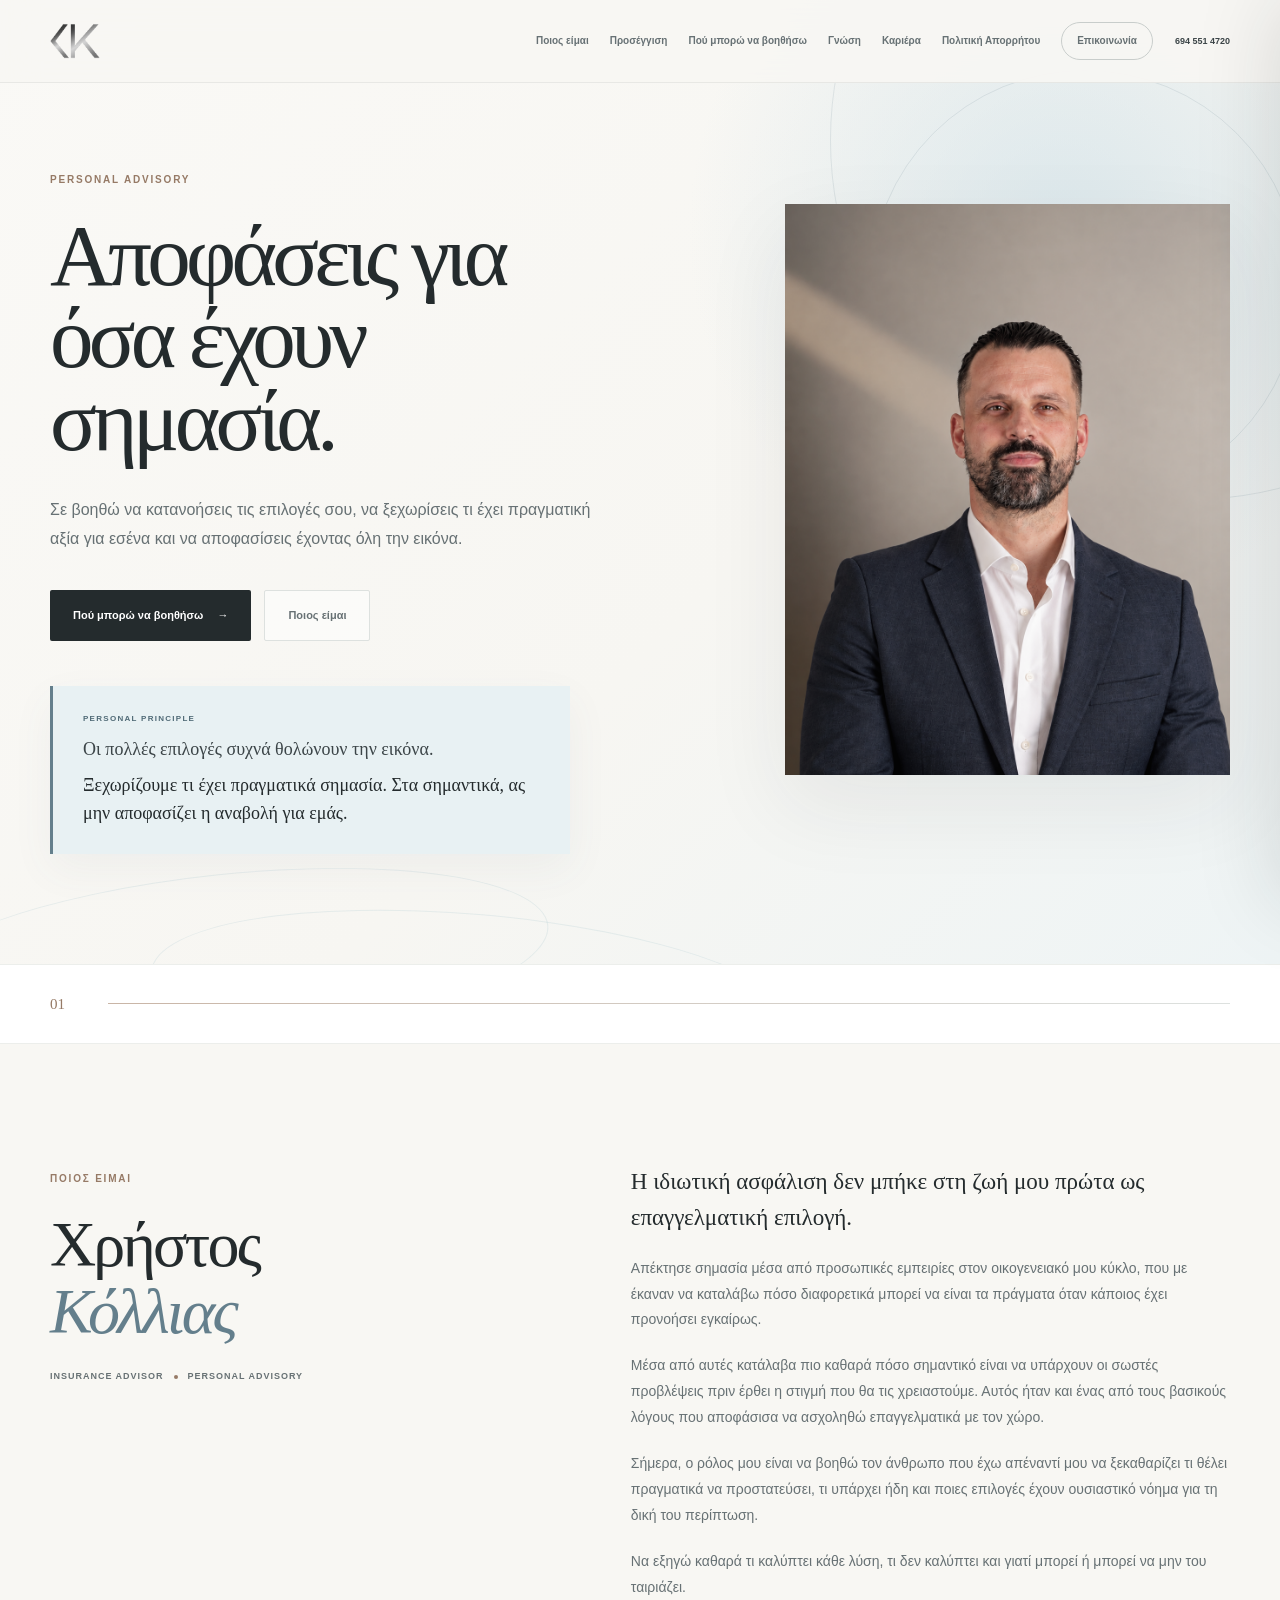
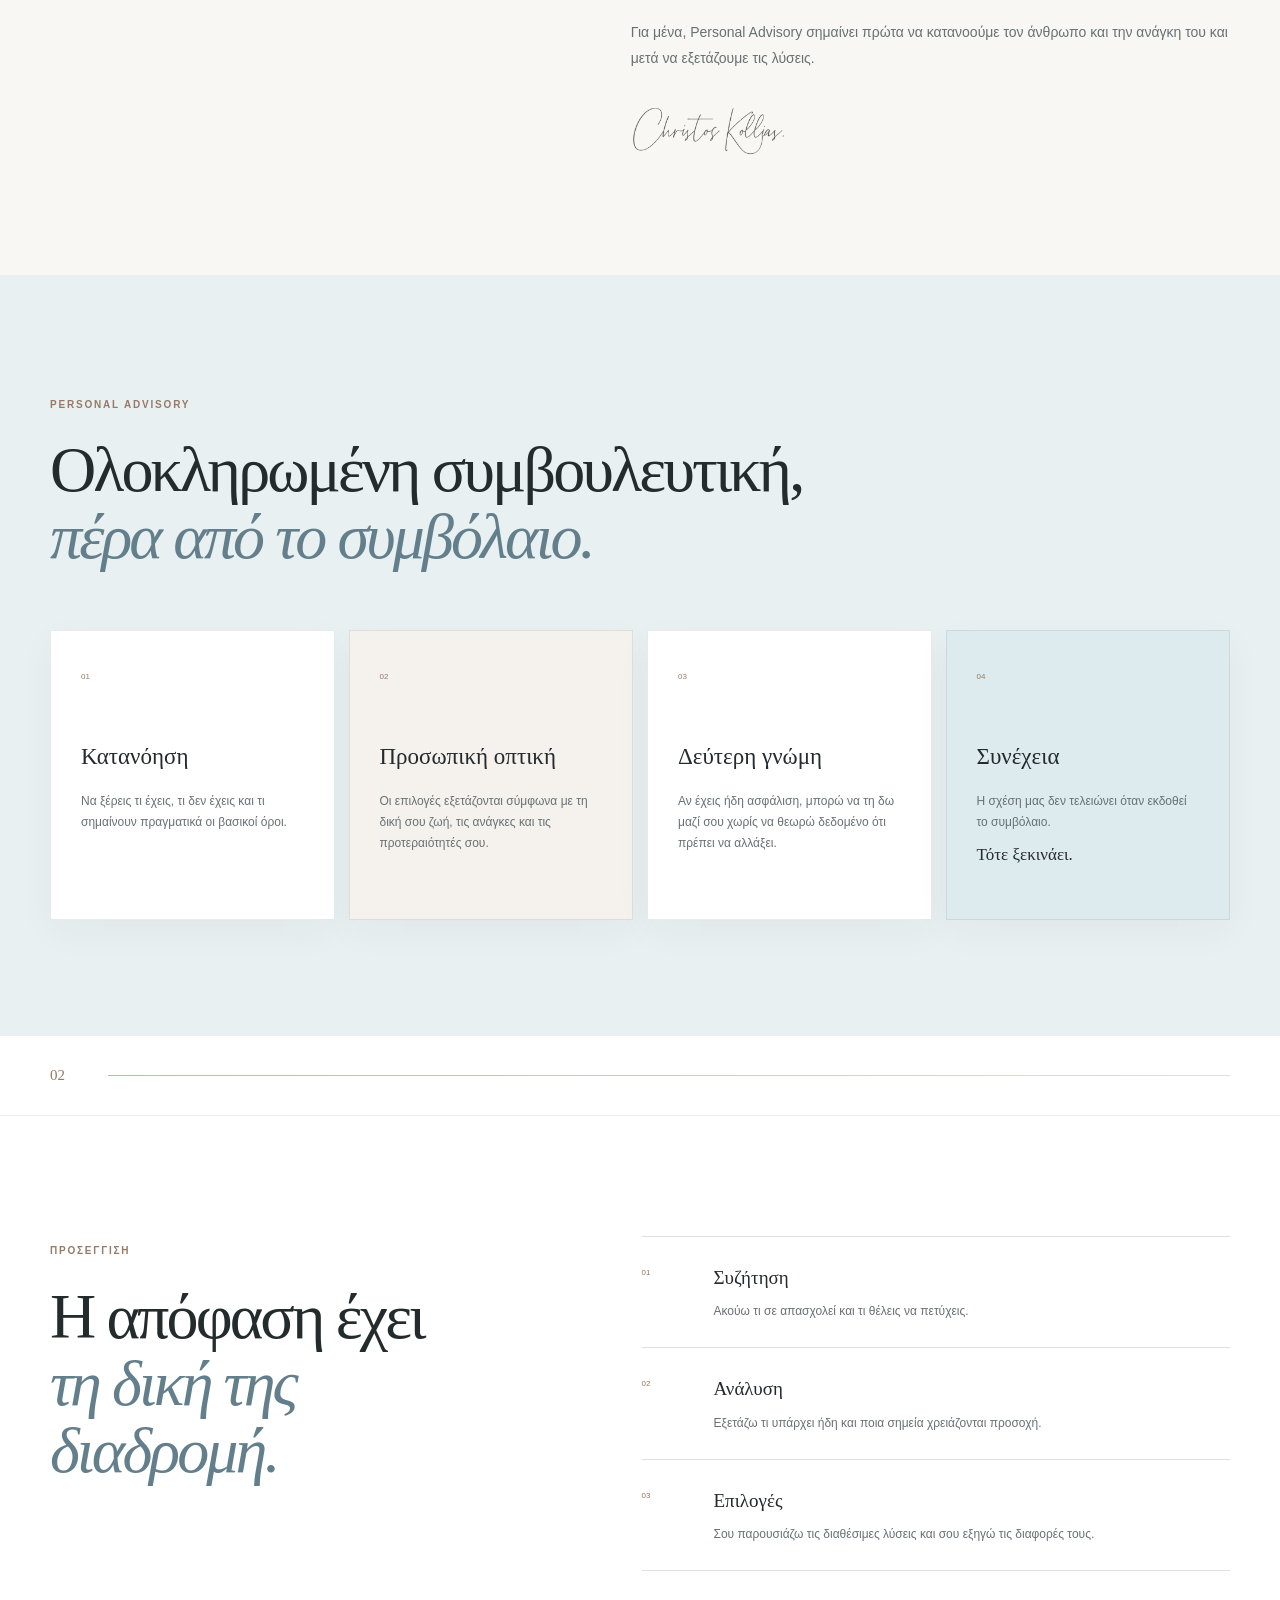
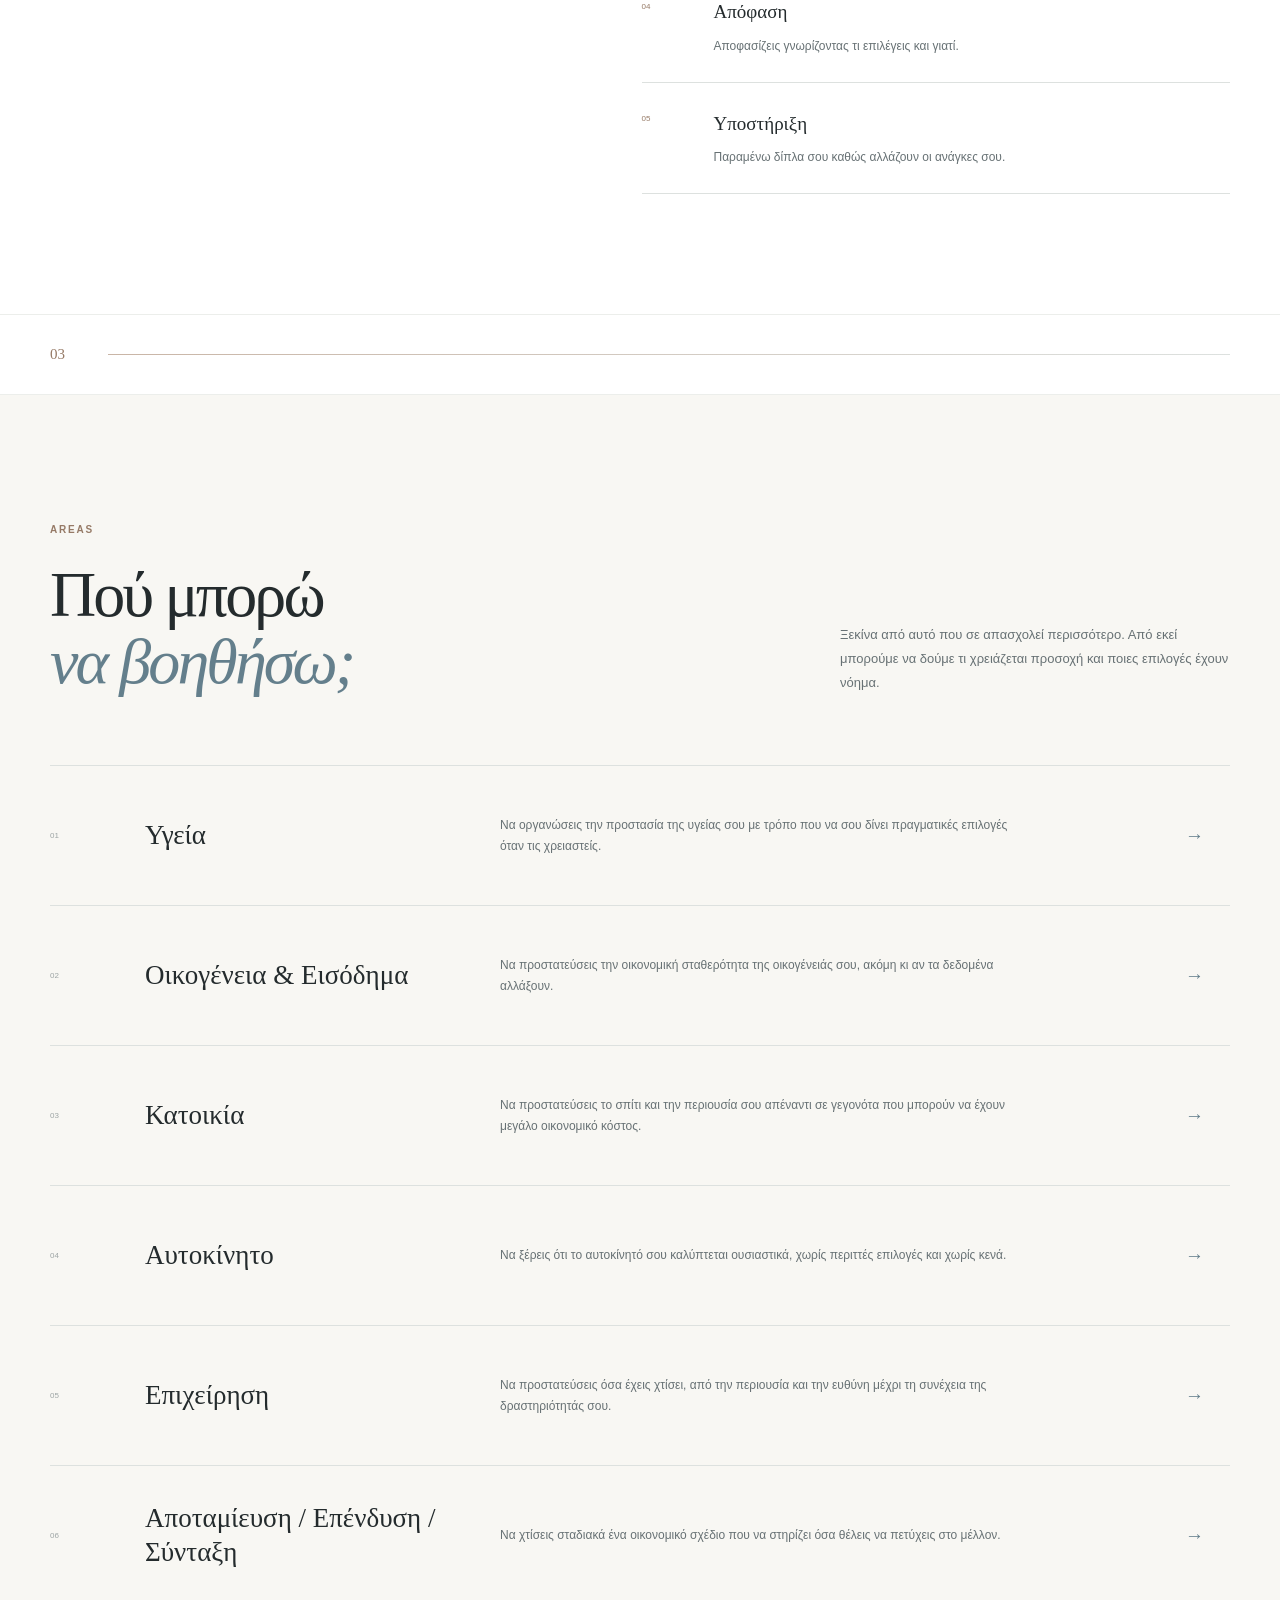
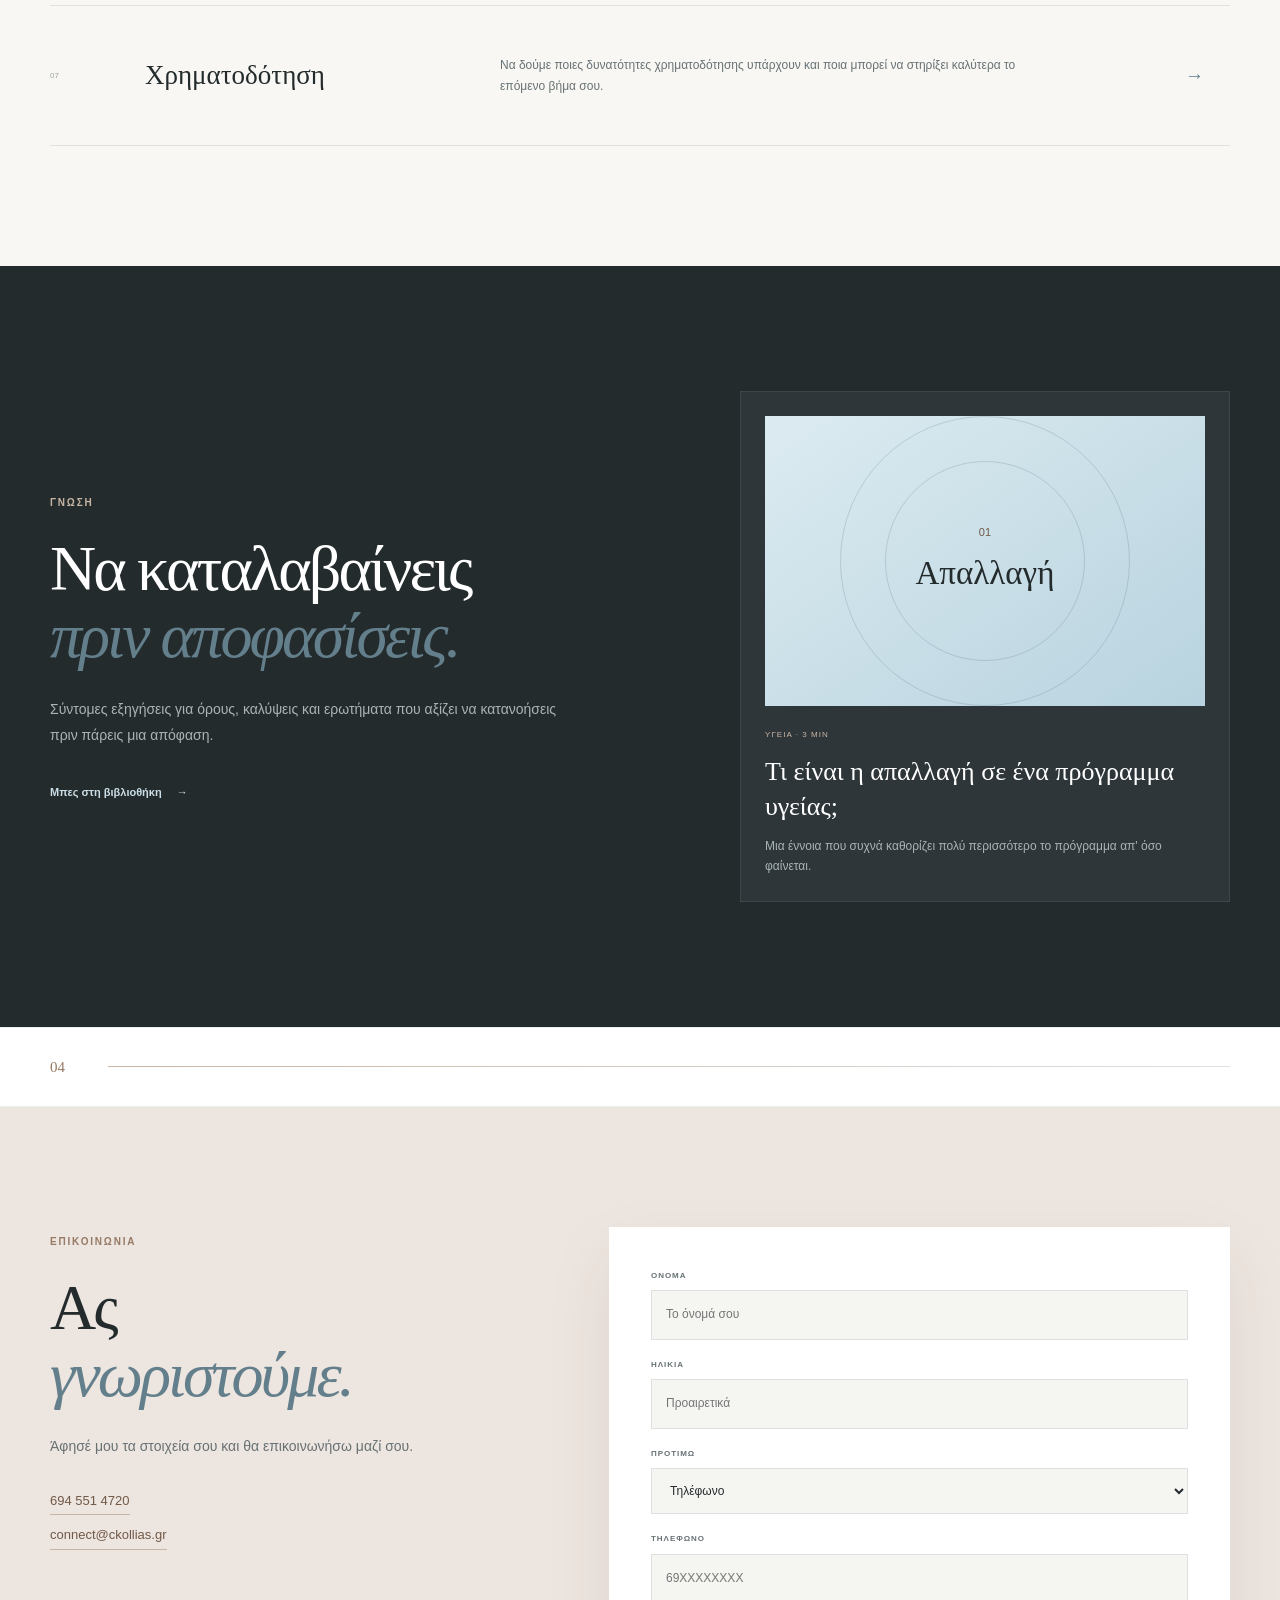
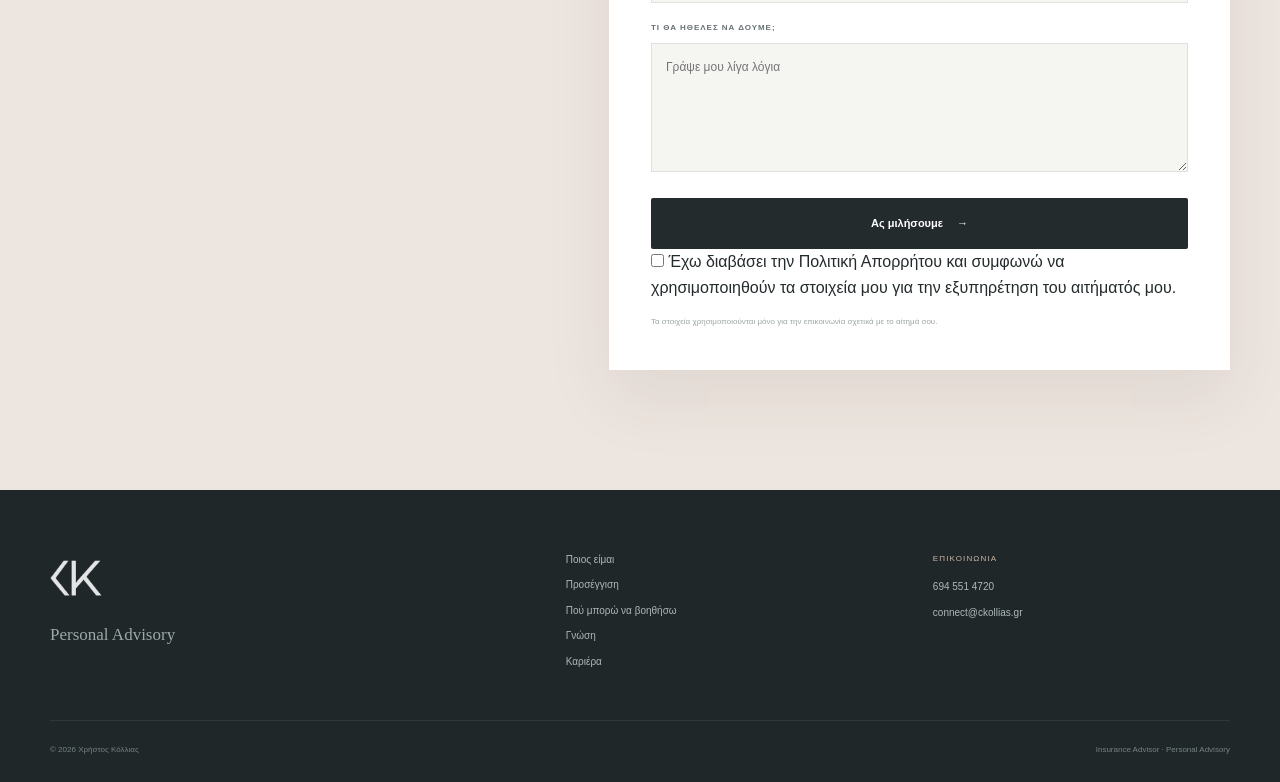
==== commit 1b100ed0: "Add privacy consent and social metadata" ====
--- a/index.html
+++ b/index.html
@@ -13,9 +13,27 @@
   <meta
     name="description"
     content="Personal Advisory για ασφάλιση, οικονομικό σχεδιασμό και αποφάσεις που έχουν σημασία."
-  >
+  >
+  <link rel="canonical" href="https://www.ckollias.gr/">
+  <link rel="icon" type="image/png" href="/assets/images/logo.png">
+  <link rel="apple-touch-icon" href="/assets/images/logo.png">
+
+  <meta property="og:locale" content="el_GR">
+  <meta property="og:type" content="website">
+  <meta property="og:site_name" content="Χρήστος Κόλλιας">
+  <meta property="og:title" content="Χρήστος Κόλλιας | Insurance Advisor">
+  <meta property="og:description" content="Personal Advisory για ασφάλιση, οικονομικό σχεδιασμό και αποφάσεις που έχουν σημασία.">
+  <meta property="og:url" content="https://www.ckollias.gr/">
+  <meta property="og:image" content="https://www.ckollias.gr/assets/images/logo.png">
+
+  <meta name="twitter:card" content="summary_large_image">
+  <meta name="twitter:title" content="Χρήστος Κόλλιας | Insurance Advisor">
+  <meta name="twitter:description" content="Personal Advisory για ασφάλιση, οικονομικό σχεδιασμό και αποφάσεις που έχουν σημασία.">
+  <meta name="twitter:image" content="https://www.ckollias.gr/assets/images/logo.png">
+
 
   <link rel="stylesheet" href="style.css">
+  <!-- NETLIFY_FORM_DETECTION_ENABLED -->
 </head>
 
 <body data-page="home">
@@ -43,7 +61,11 @@
         <a href="#approach">Προσέγγιση</a>
         <a href="#areas">Πού μπορώ να βοηθήσω</a>
         <a href="knowledge.html">Γνώση</a>
-        <a href="career.html">Καριέρα</a>
+        <a href="career.html">Καριέρα</a>
+
+        <a href="privacy.html">
+          Πολιτική Απορρήτου
+        </a>
         <a href="#contact" class="nav-cta">Επικοινωνία</a>
       </nav>
 
@@ -989,8 +1011,23 @@
             <span>→</span>
           </button>
 
-          <small class="form-note">
-            Θα επικοινωνήσω μαζί σου χρησιμοποιώντας τα στοιχεία που επέλεξες.
+          
+          <label class="privacy-consent">
+            <input
+              type="checkbox"
+              name="privacy_acknowledgement"
+              value="yes"
+              required
+            >
+            <span>
+              Έχω διαβάσει την
+              <a href="privacy.html" target="_blank" rel="noopener">Πολιτική Απορρήτου</a>
+              και συμφωνώ να χρησιμοποιηθούν τα στοιχεία μου για την εξυπηρέτηση του αιτήματός μου.
+            </span>
+          </label>
+
+          <small class="form-note">
+            Τα στοιχεία χρησιμοποιούνται μόνο για την επικοινωνία σχετικά με το αίτημά σου.
           </small>
 
         </form>
@@ -1294,8 +1331,23 @@
             <span>→</span>
           </button>
 
-          <small class="form-note">
-            Θα επικοινωνήσω μαζί σου χρησιμοποιώντας τα στοιχεία που επέλεξες.
+          
+          <label class="privacy-consent">
+            <input
+              type="checkbox"
+              name="privacy_acknowledgement"
+              value="yes"
+              required
+            >
+            <span>
+              Έχω διαβάσει την
+              <a href="privacy.html" target="_blank" rel="noopener">Πολιτική Απορρήτου</a>
+              και συμφωνώ να χρησιμοποιηθούν τα στοιχεία μου για την εξυπηρέτηση του αιτήματός μου.
+            </span>
+          </label>
+
+          <small class="form-note">
+            Τα στοιχεία χρησιμοποιούνται μόνο για την επικοινωνία σχετικά με το αίτημά σου.
           </small>
 
         </form>
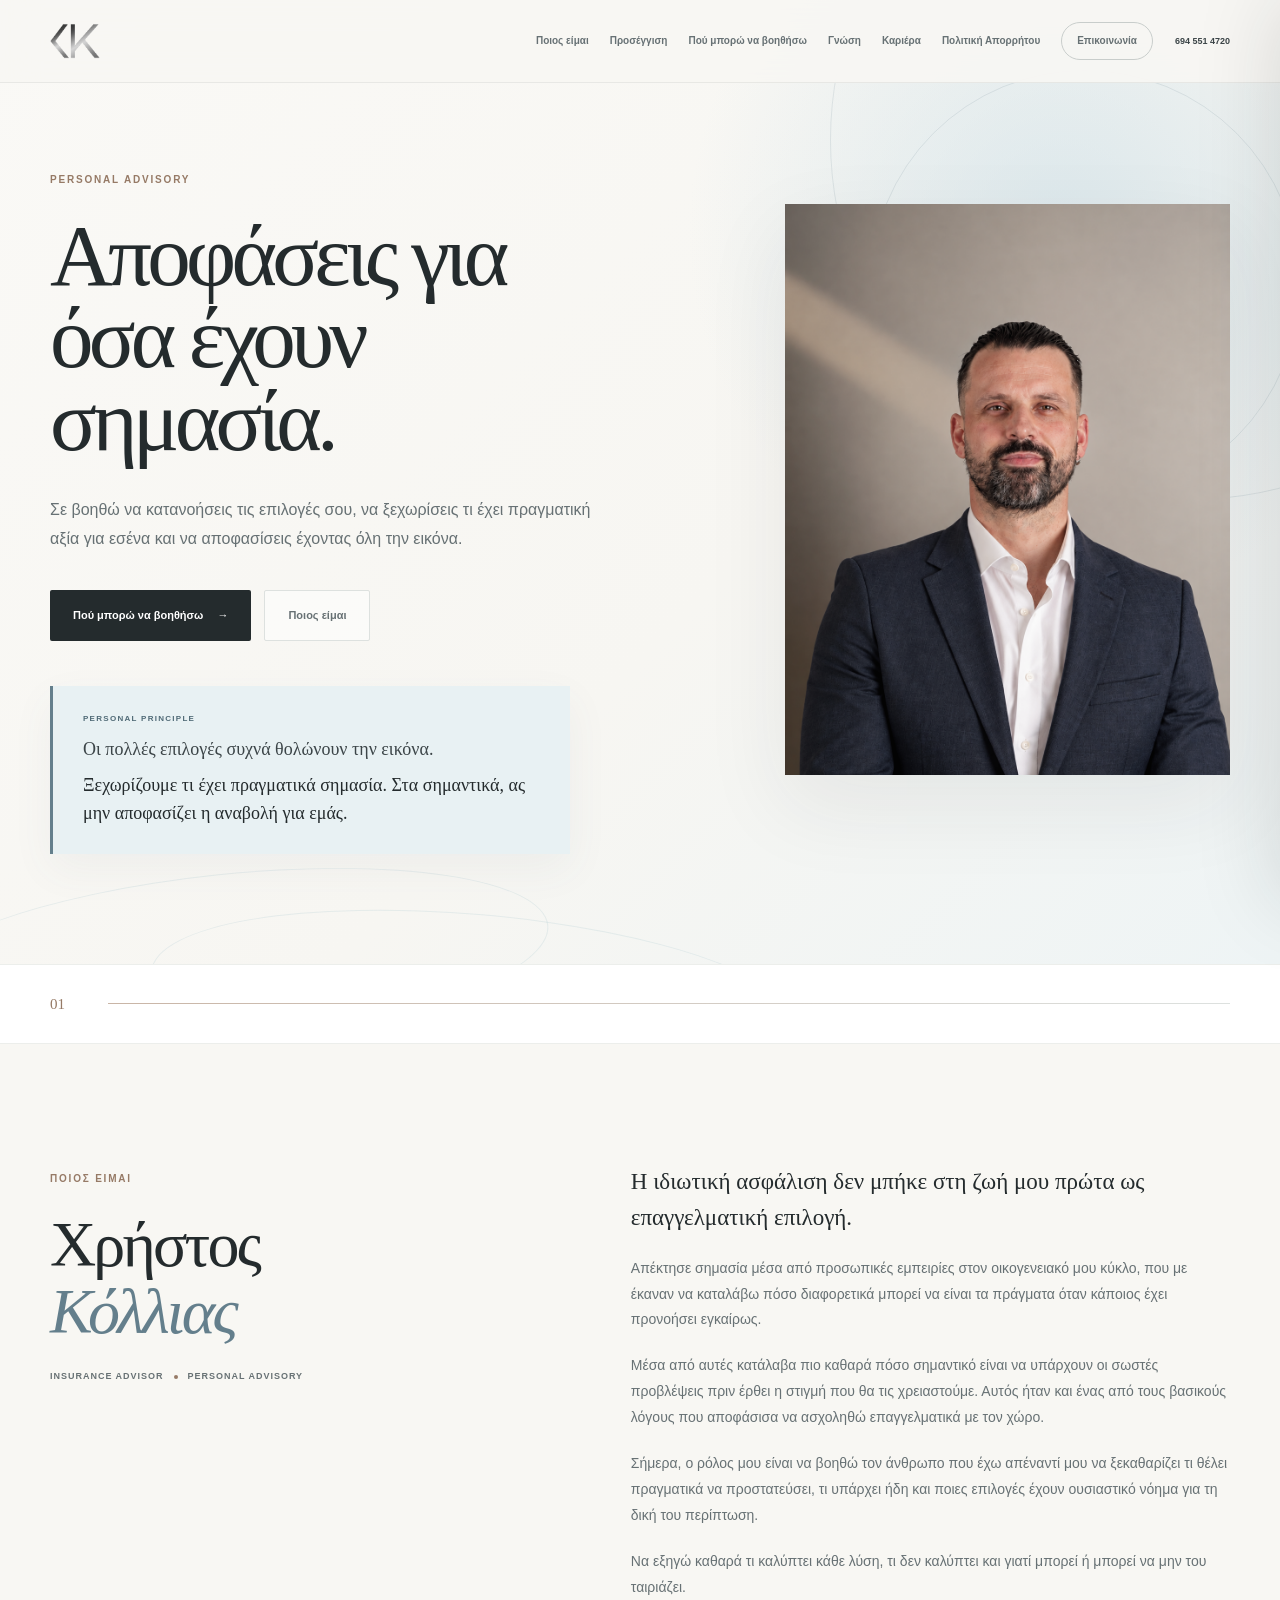
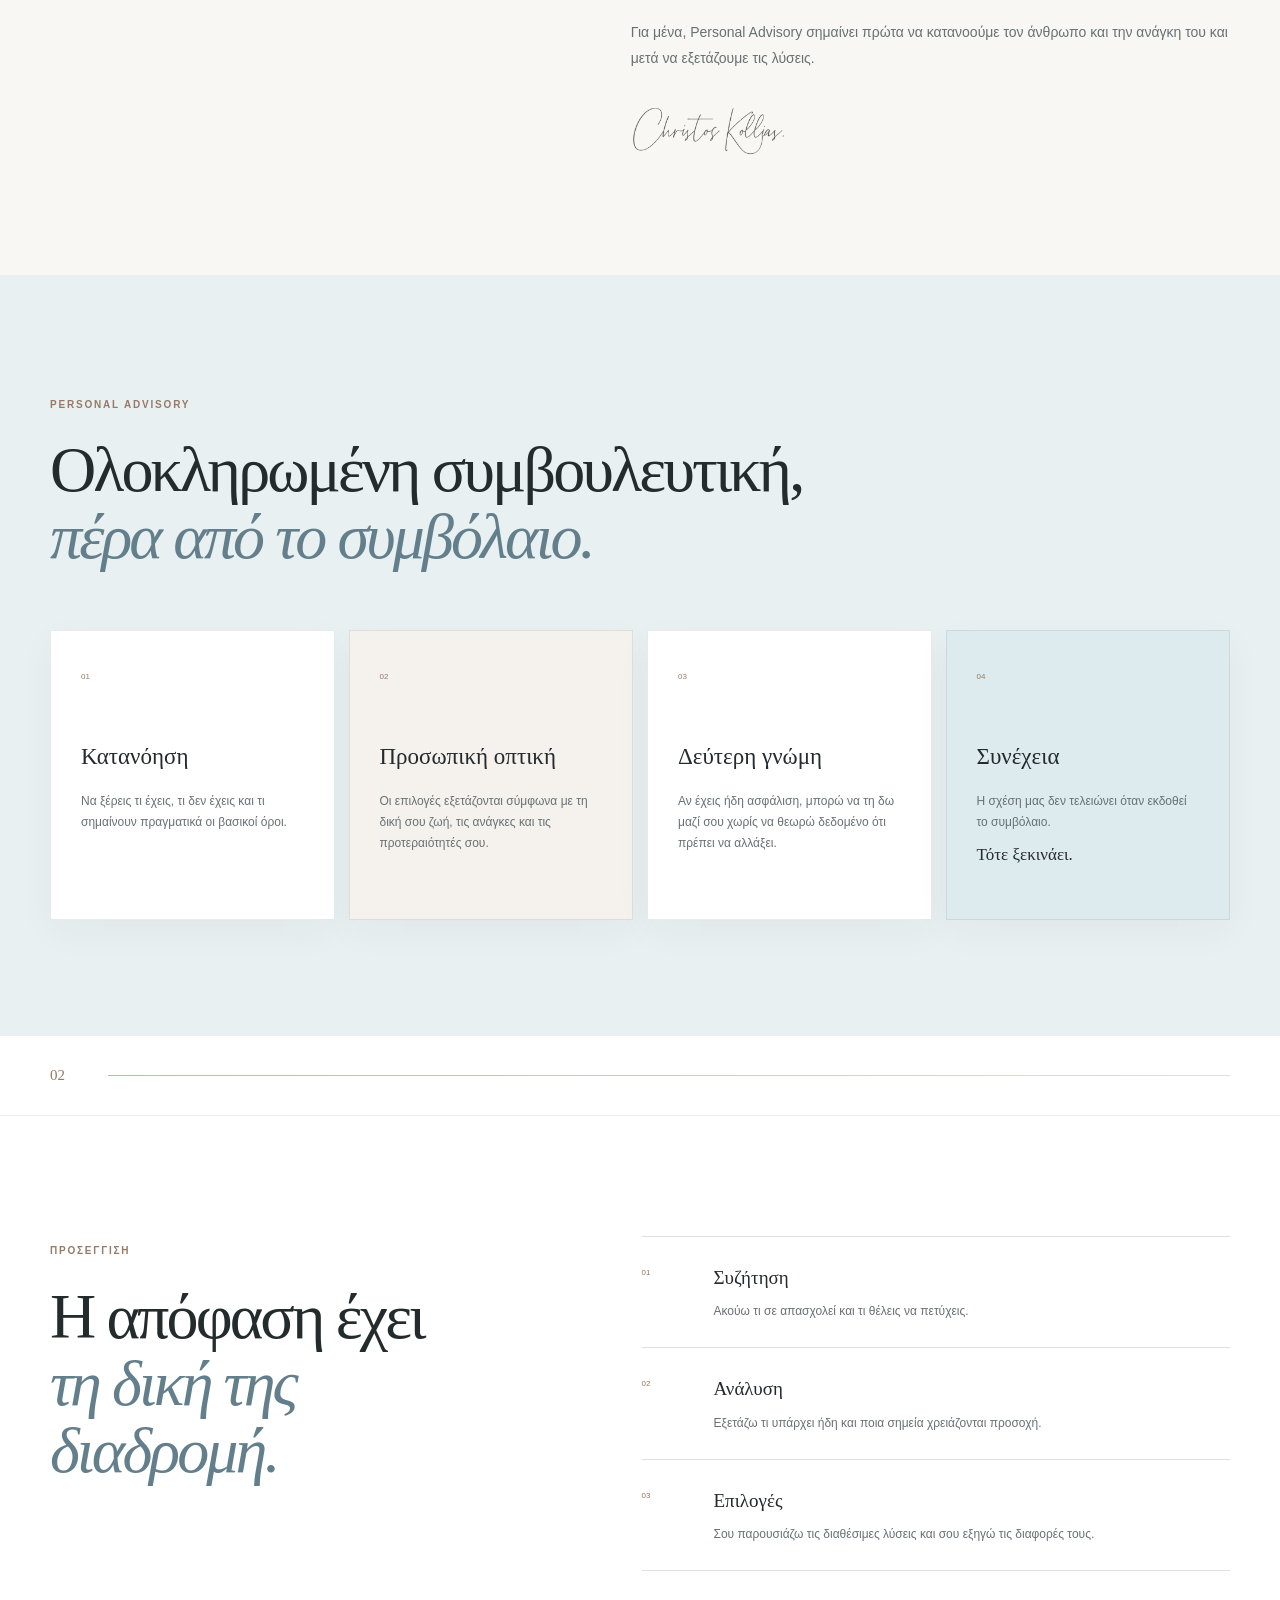
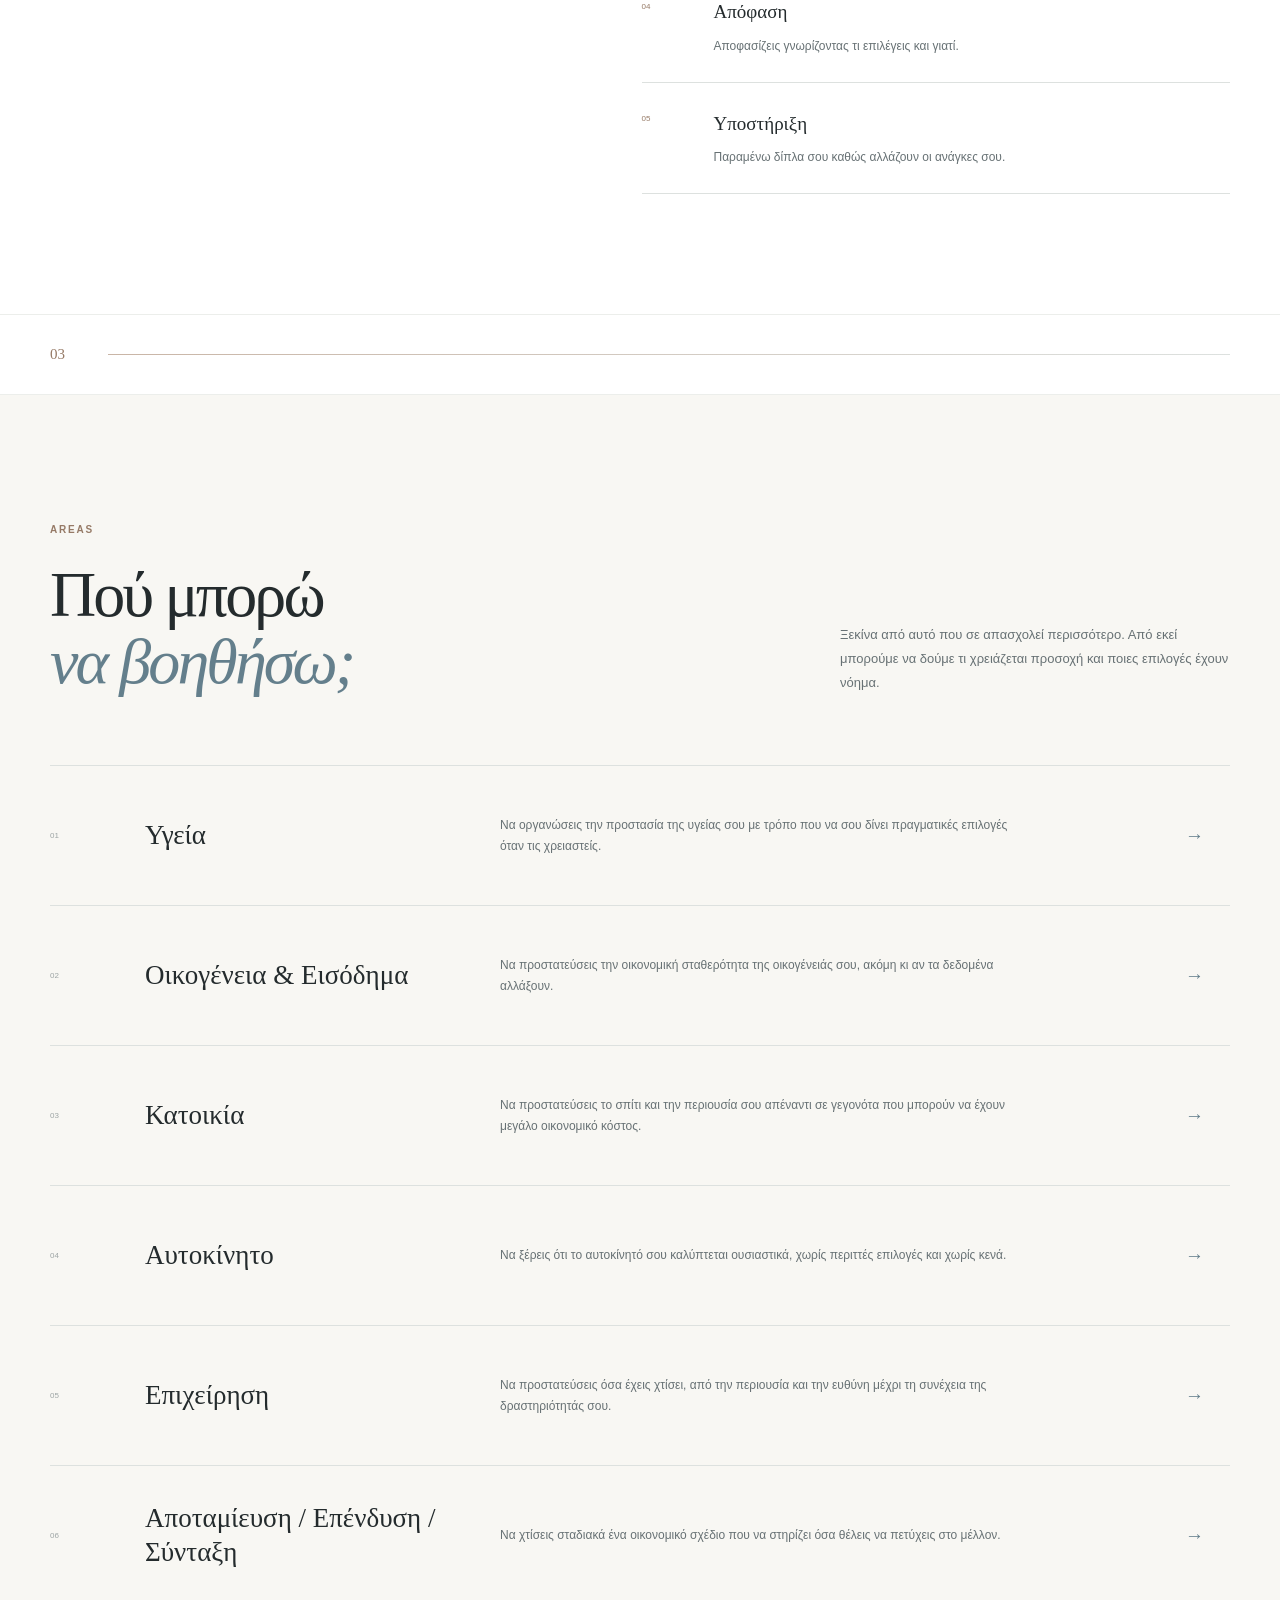
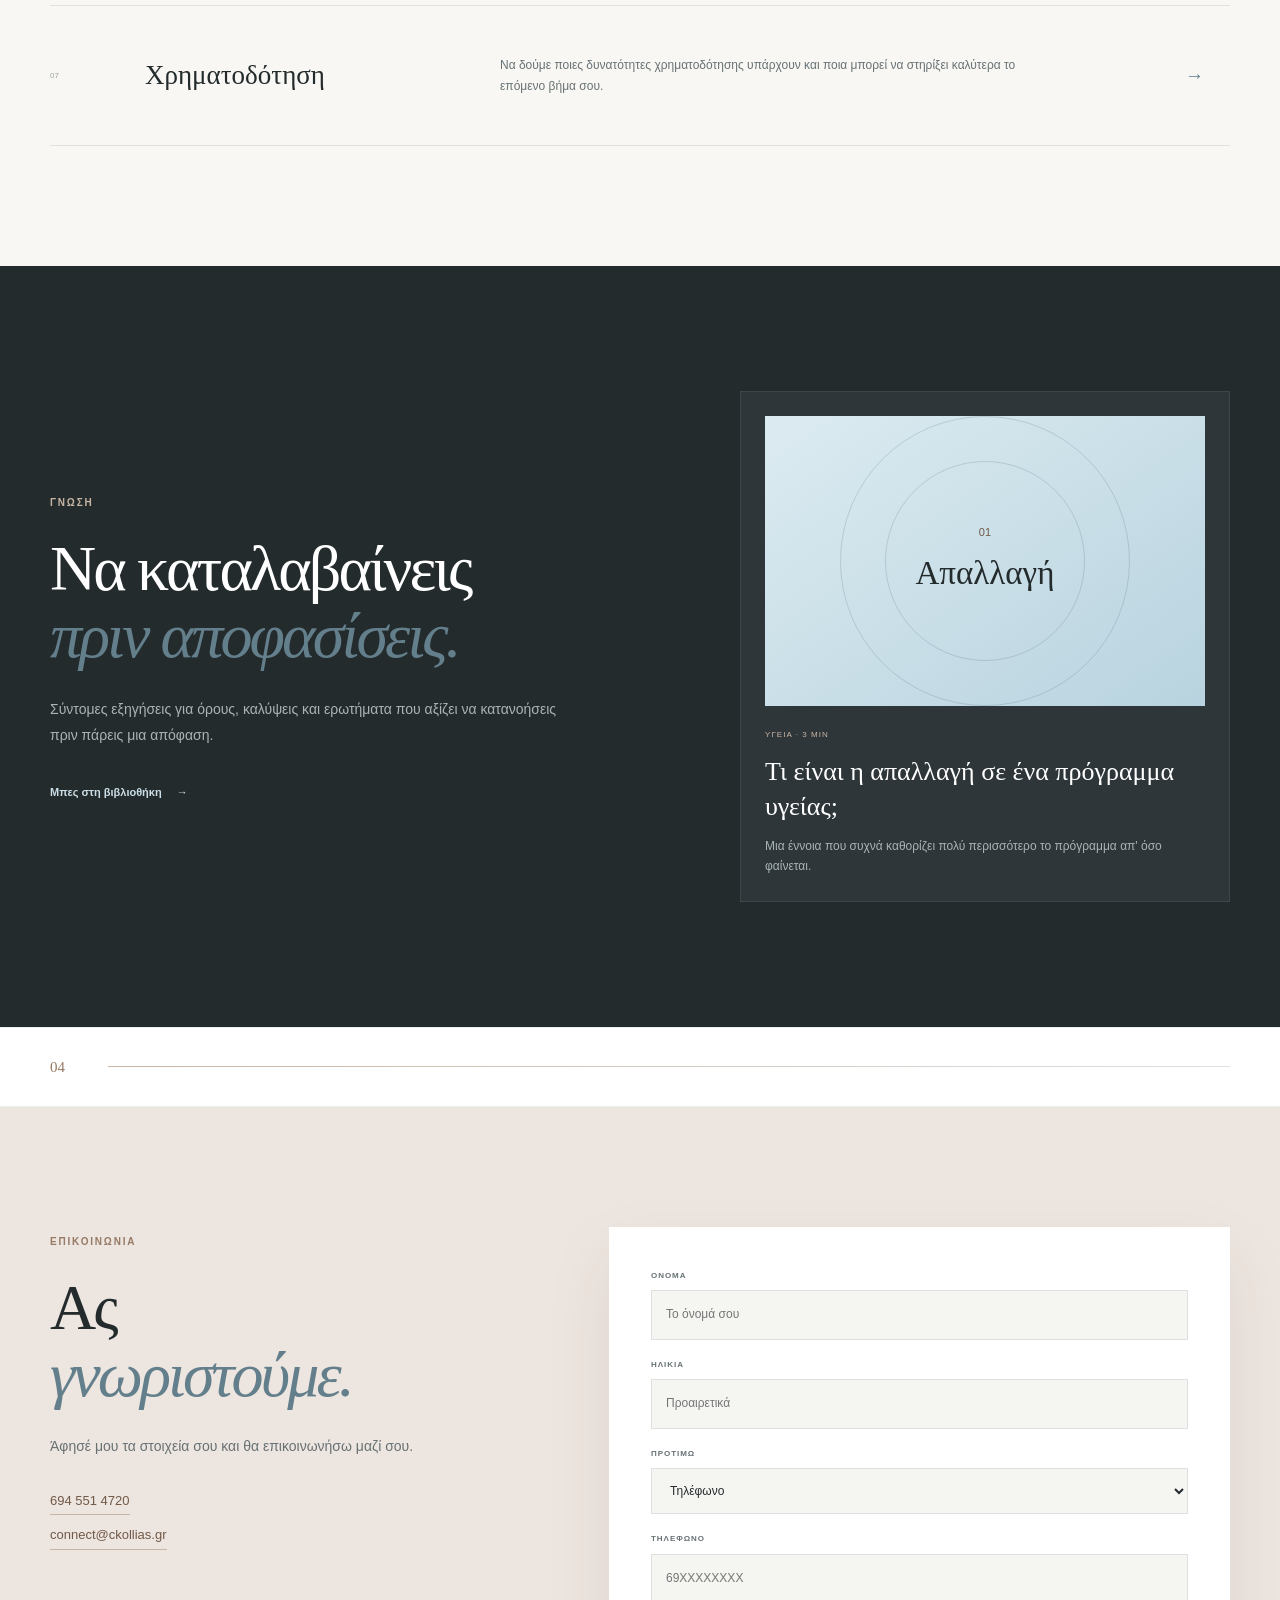
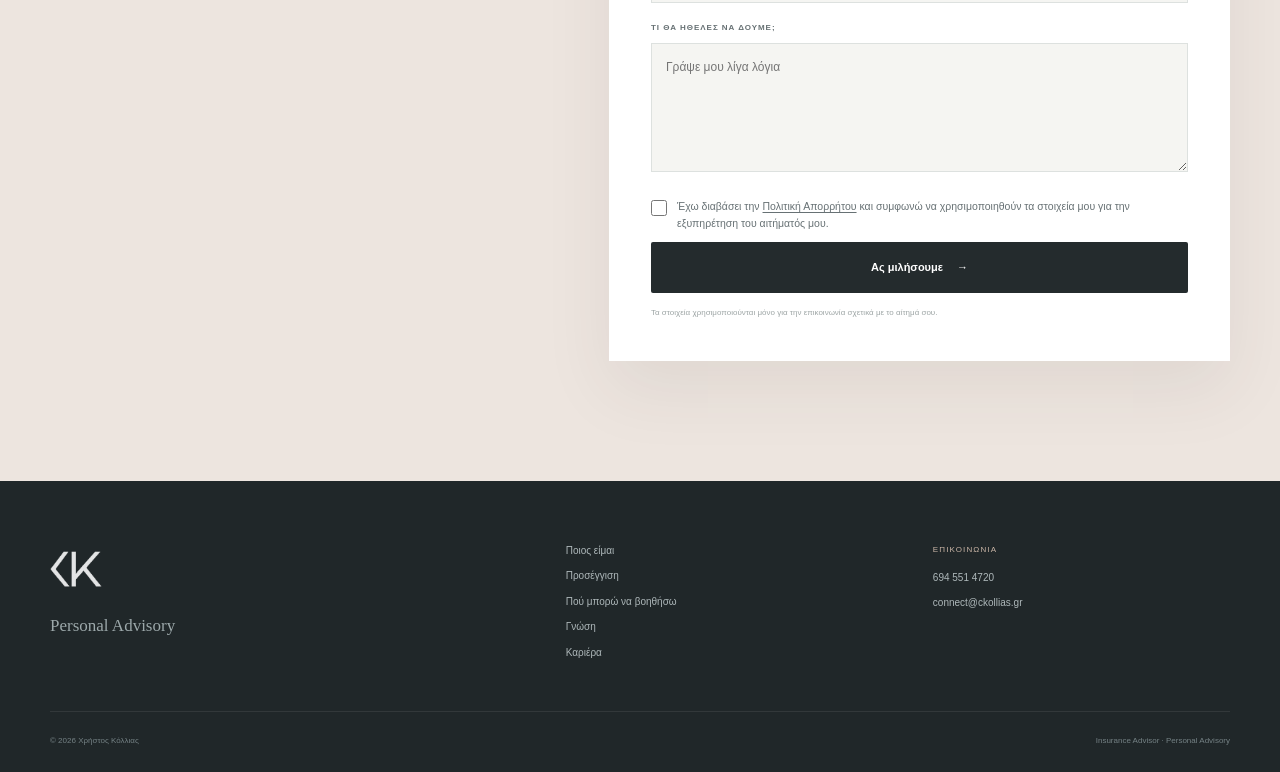
==== commit 4ec0ff10: "Place privacy consent before form submit buttons" ====
--- a/index.html
+++ b/index.html
@@ -1002,15 +1002,6 @@
 
           </div>
 
-
-          <button
-            type="submit"
-            class="button button-primary full-button"
-          >
-            Ας μιλήσουμε
-            <span>→</span>
-          </button>
-
           
           <label class="privacy-consent">
             <input
@@ -1025,6 +1016,16 @@
               και συμφωνώ να χρησιμοποιηθούν τα στοιχεία μου για την εξυπηρέτηση του αιτήματός μου.
             </span>
           </label>
+
+
+
+          <button
+            type="submit"
+            class="button button-primary full-button"
+          >
+            Ας μιλήσουμε
+            <span>→</span>
+          </button>
 
           <small class="form-note">
             Τα στοιχεία χρησιμοποιούνται μόνο για την επικοινωνία σχετικά με το αίτημά σου.
@@ -1322,15 +1323,6 @@
 
           </div>
 
-
-          <button
-            type="submit"
-            class="button button-primary full-button"
-          >
-            Ας μιλήσουμε
-            <span>→</span>
-          </button>
-
           
           <label class="privacy-consent">
             <input
@@ -1345,6 +1337,16 @@
               και συμφωνώ να χρησιμοποιηθούν τα στοιχεία μου για την εξυπηρέτηση του αιτήματός μου.
             </span>
           </label>
+
+
+
+          <button
+            type="submit"
+            class="button button-primary full-button"
+          >
+            Ας μιλήσουμε
+            <span>→</span>
+          </button>
 
           <small class="form-note">
             Τα στοιχεία χρησιμοποιούνται μόνο για την επικοινωνία σχετικά με το αίτημά σου.
--- a/style.css
+++ b/style.css
@@ -4627,4 +4627,147 @@
     transform: none;
   }
 
-}+}
+
+/* PRIVACY & CONSENT */
+
+.privacy-consent {
+  display: flex;
+  align-items: flex-start;
+  gap: 10px;
+  margin: 16px 0 10px;
+  color: var(--gray-600);
+  font-size: 10.5px;
+  line-height: 1.6;
+}
+
+.privacy-consent input[type="checkbox"] {
+  width: 16px;
+  height: 16px;
+  margin: 2px 0 0;
+  flex: 0 0 auto;
+  accent-color: var(--sky-700);
+}
+
+.privacy-consent a,
+.form-note a,
+.career-privacy a,
+.career-legal-link a {
+  color: inherit;
+  text-decoration: underline;
+  text-underline-offset: 2px;
+}
+
+.privacy-consent a:hover,
+.career-legal-link a:hover {
+  color: var(--gray-950);
+}
+
+.career-form .privacy-consent {
+  color: #52616f;
+  font-size: 9px;
+}
+
+.career-form .privacy-consent input[type="checkbox"] {
+  accent-color: #718da5;
+}
+
+.career-legal-link {
+  position: relative;
+  z-index: 5;
+  padding: 0 0 28px;
+  text-align: center;
+  background: #07111f;
+  color: rgba(244, 247, 250, 0.58);
+  font-size: 9px;
+}
+
+.privacy-hero {
+  padding: 165px 0 72px;
+  background: var(--ivory);
+  border-bottom: 1px solid var(--gray-200);
+}
+
+.privacy-hero h1 {
+  max-width: 760px;
+  margin: 12px 0 18px;
+  color: var(--gray-950);
+  font-size: clamp(44px, 7vw, 78px);
+  font-weight: 500;
+  line-height: 0.98;
+  letter-spacing: -0.045em;
+}
+
+.privacy-hero p {
+  max-width: 720px;
+  color: var(--gray-600);
+  font-size: 15px;
+  line-height: 1.75;
+}
+
+.privacy-content {
+  padding: 76px 0 110px;
+  background: var(--white);
+}
+
+.privacy-content-inner {
+  max-width: 840px;
+}
+
+.privacy-block {
+  padding: 32px 0;
+  border-bottom: 1px solid var(--gray-200);
+}
+
+.privacy-block:first-child {
+  padding-top: 0;
+}
+
+.privacy-block:last-child {
+  border-bottom: 0;
+}
+
+.privacy-block h2 {
+  margin: 0 0 14px;
+  color: var(--gray-950);
+  font-size: 23px;
+  font-weight: 600;
+}
+
+.privacy-block p,
+.privacy-block li {
+  color: var(--gray-600);
+  font-size: 14px;
+  line-height: 1.8;
+}
+
+.privacy-block ul {
+  margin: 12px 0 0;
+  padding-left: 20px;
+}
+
+.privacy-block a {
+  color: var(--sky-700);
+  text-decoration: underline;
+  text-underline-offset: 2px;
+}
+
+.privacy-updated {
+  margin-top: 24px;
+  color: var(--gray-400);
+  font-size: 11px;
+}
+
+@media (max-width: 640px) {
+  .privacy-hero {
+    padding: 135px 0 58px;
+  }
+
+  .privacy-content {
+    padding: 58px 0 85px;
+  }
+
+  .privacy-block {
+    padding: 26px 0;
+  }
+}
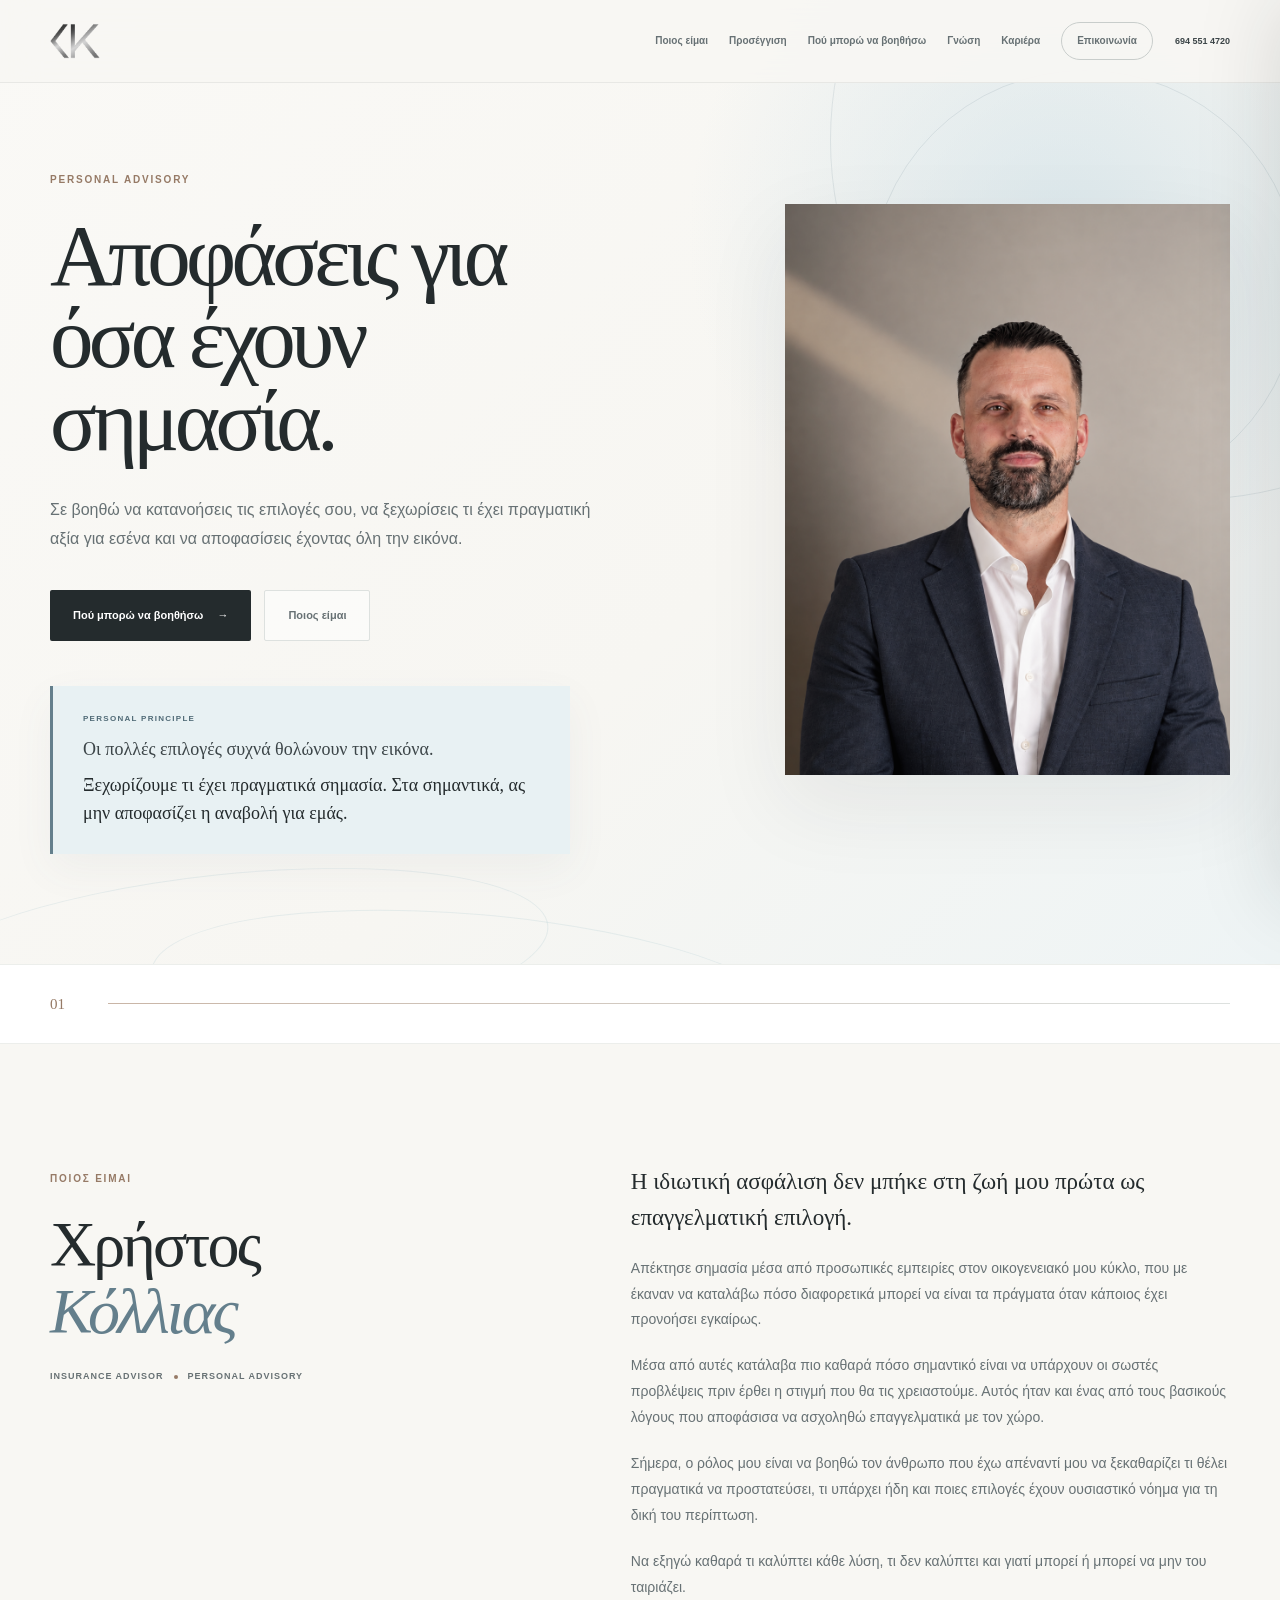
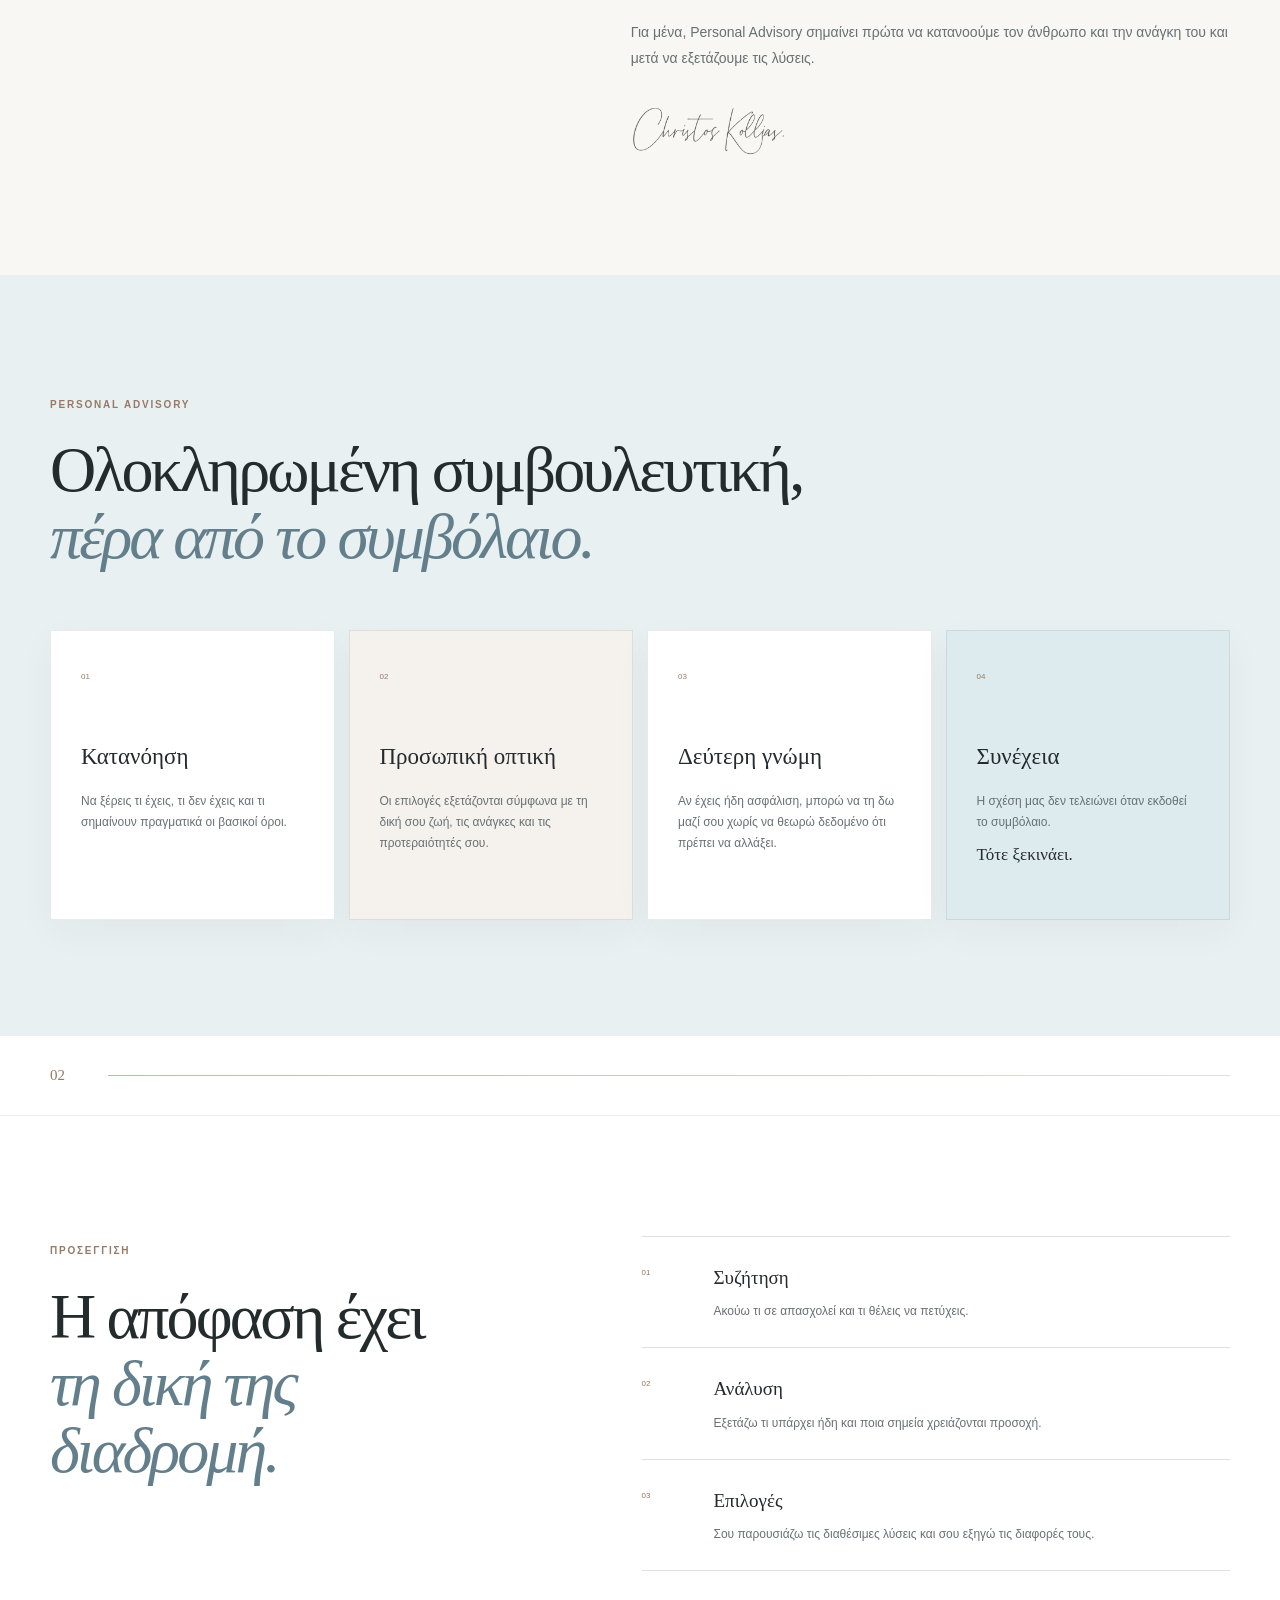
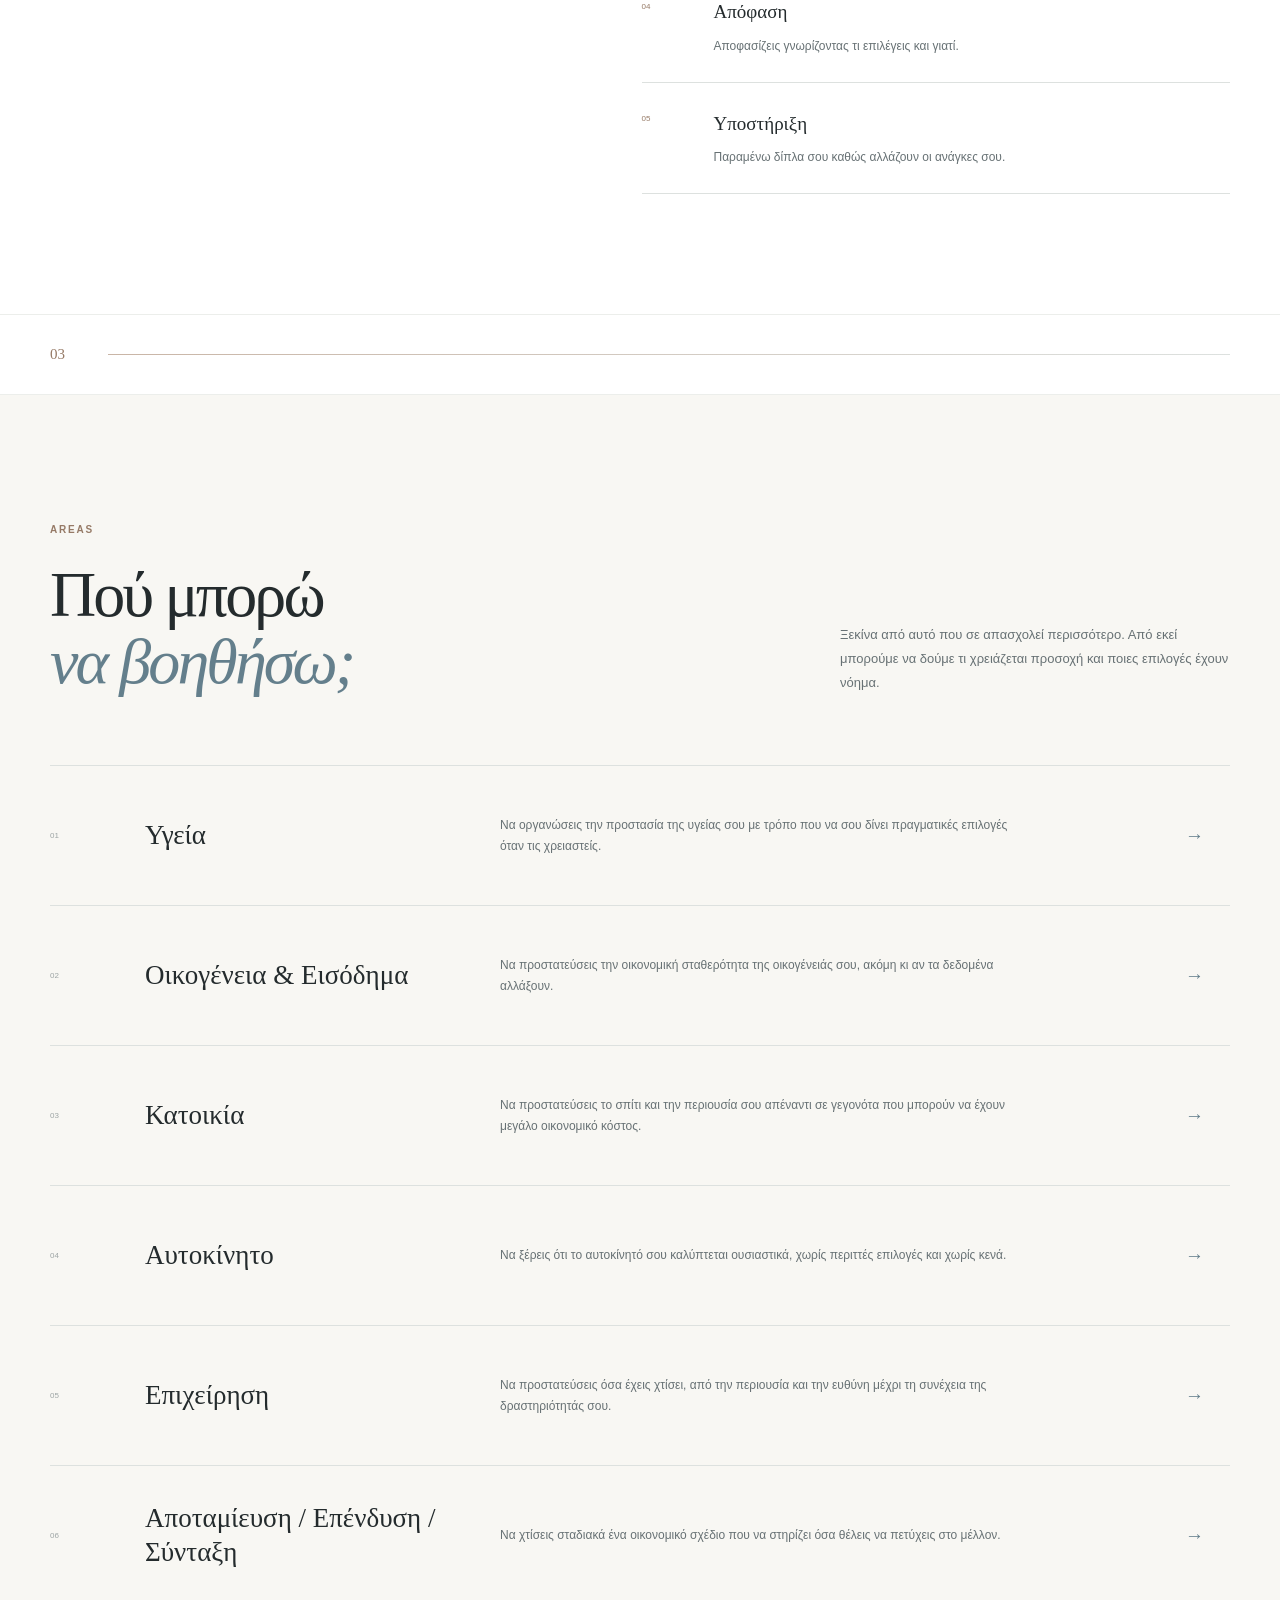
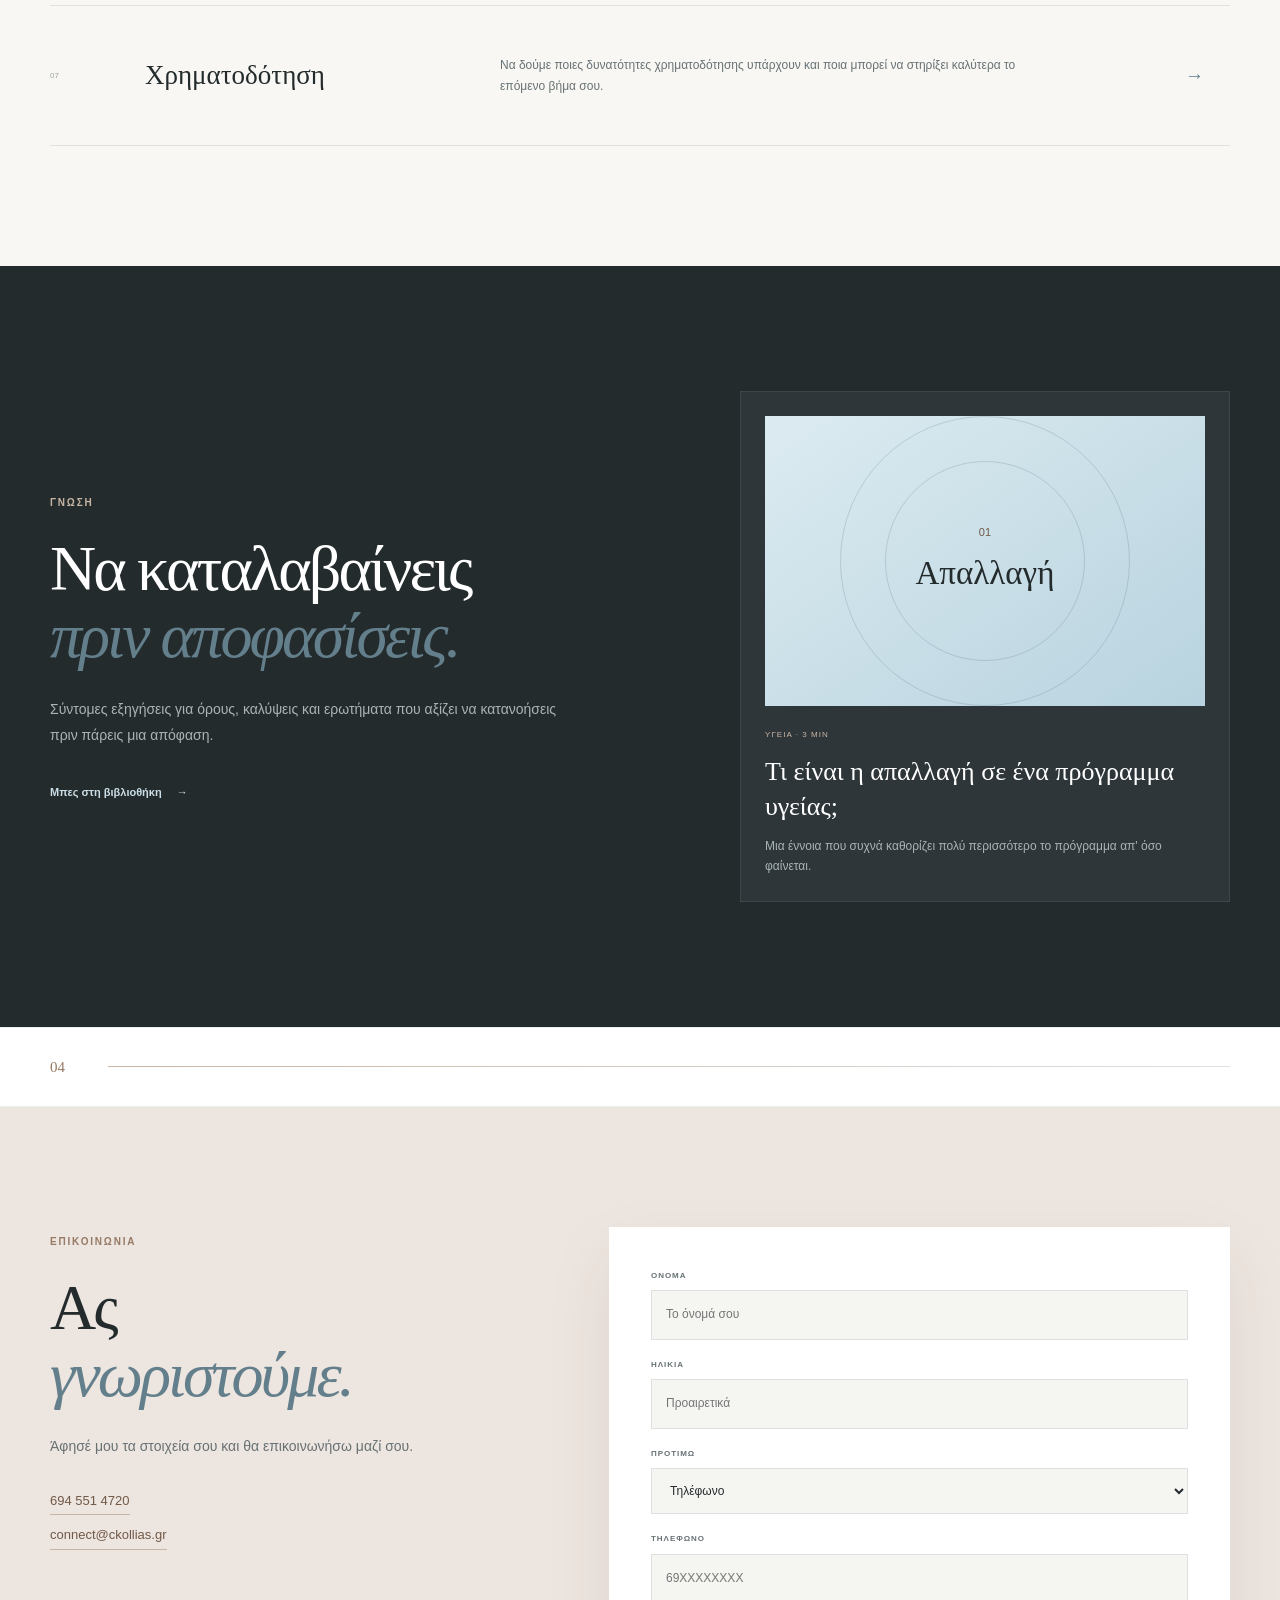
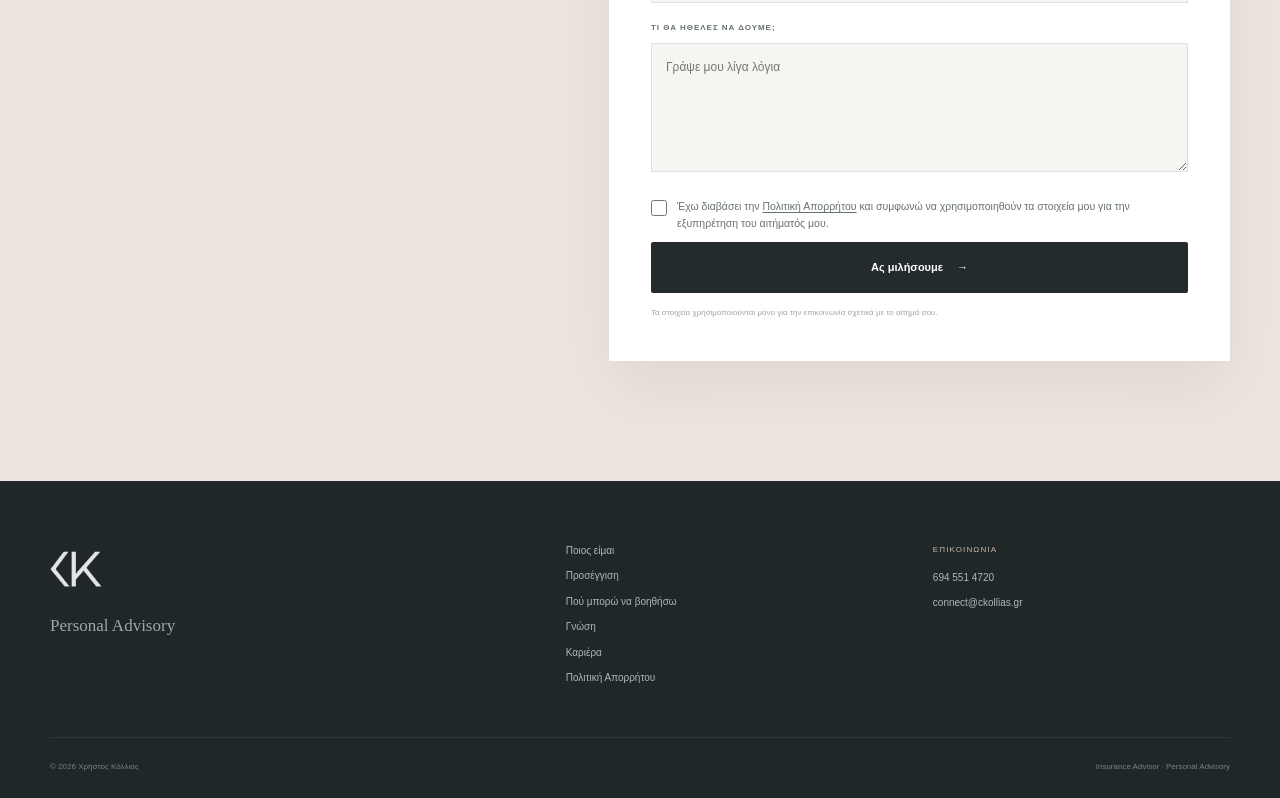
==== commit f37f4e9d: "Move privacy policy link to footer" ====
--- a/index.html
+++ b/index.html
@@ -61,11 +61,7 @@
         <a href="#approach">Προσέγγιση</a>
         <a href="#areas">Πού μπορώ να βοηθήσω</a>
         <a href="knowledge.html">Γνώση</a>
-        <a href="career.html">Καριέρα</a>
-
-        <a href="privacy.html">
-          Πολιτική Απορρήτου
-        </a>
+        <a href="career.html">Καριέρα</a>
         <a href="#contact" class="nav-cta">Επικοινωνία</a>
       </nav>
 
@@ -1081,6 +1077,10 @@
 
         <a href="career.html">
           Καριέρα
+        </a>
+
+        <a href="privacy.html">
+          Πολιτική Απορρήτου
         </a>
 
       </div>
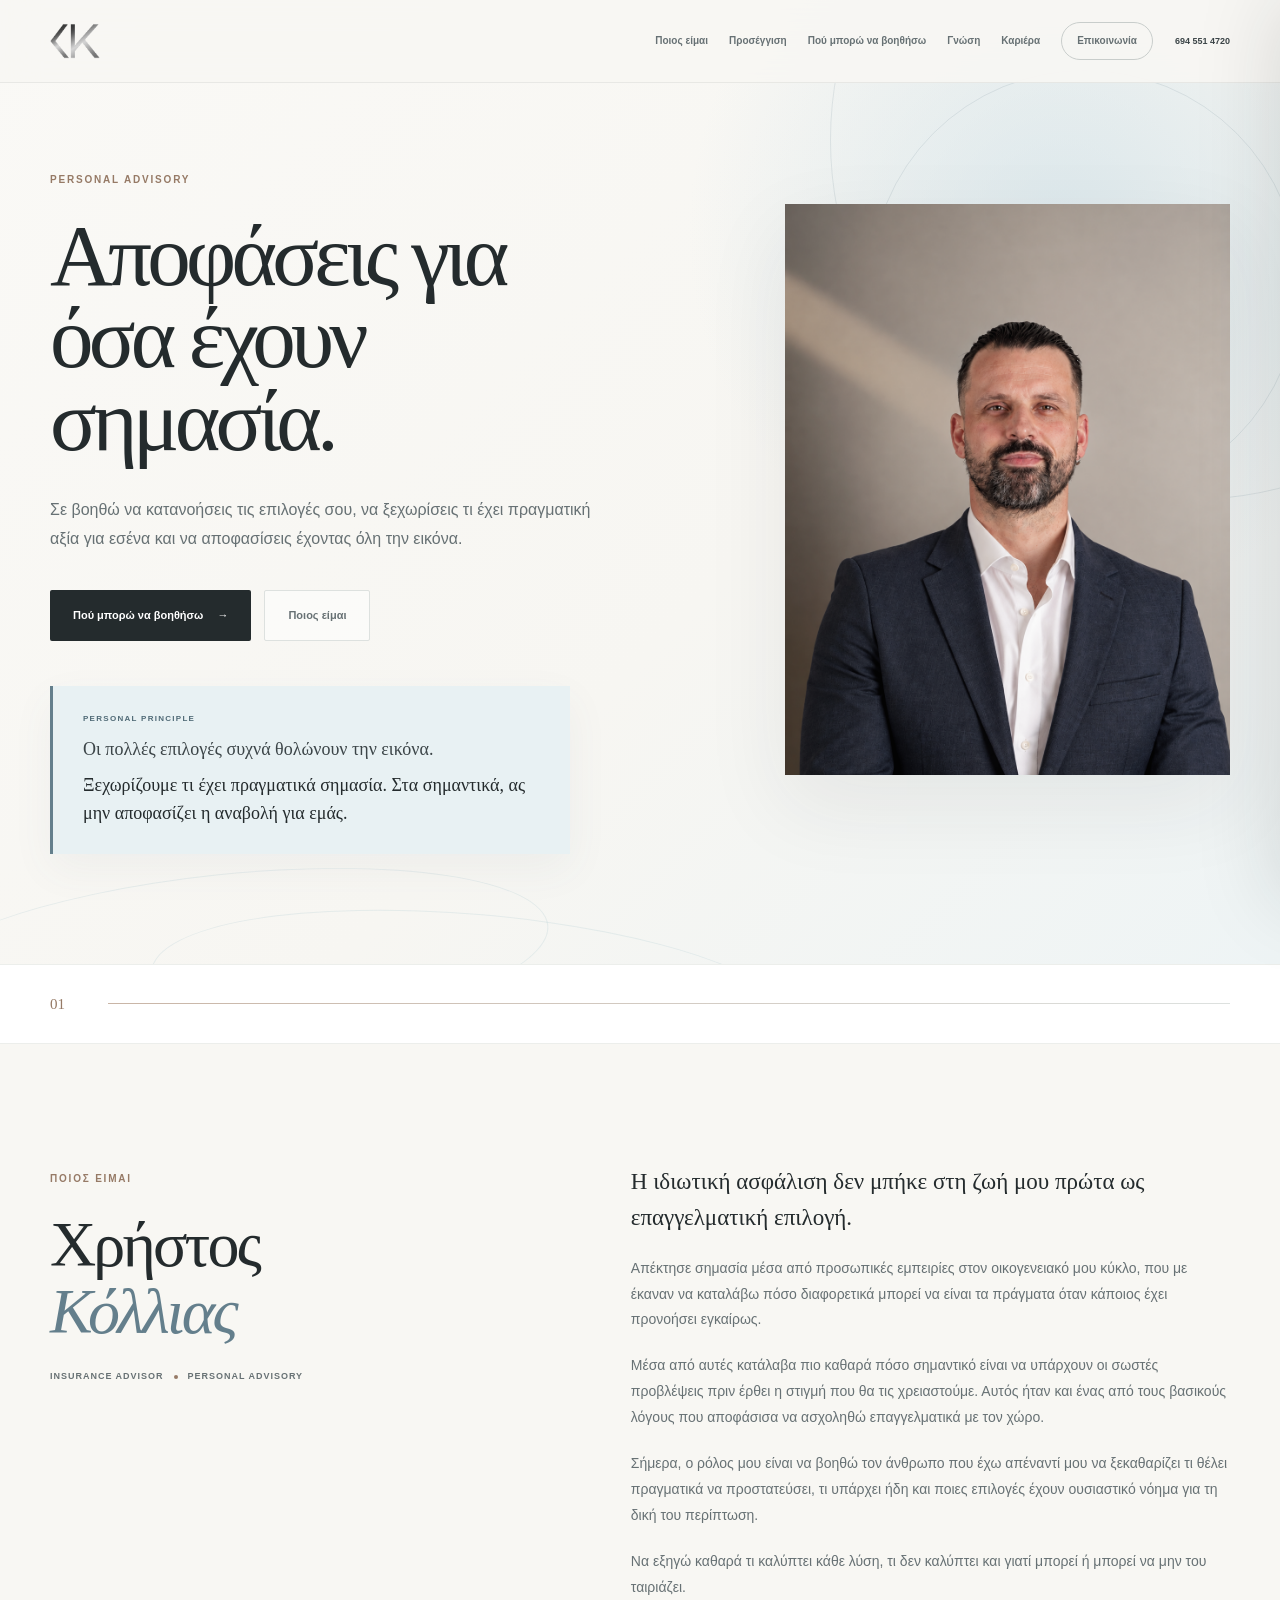
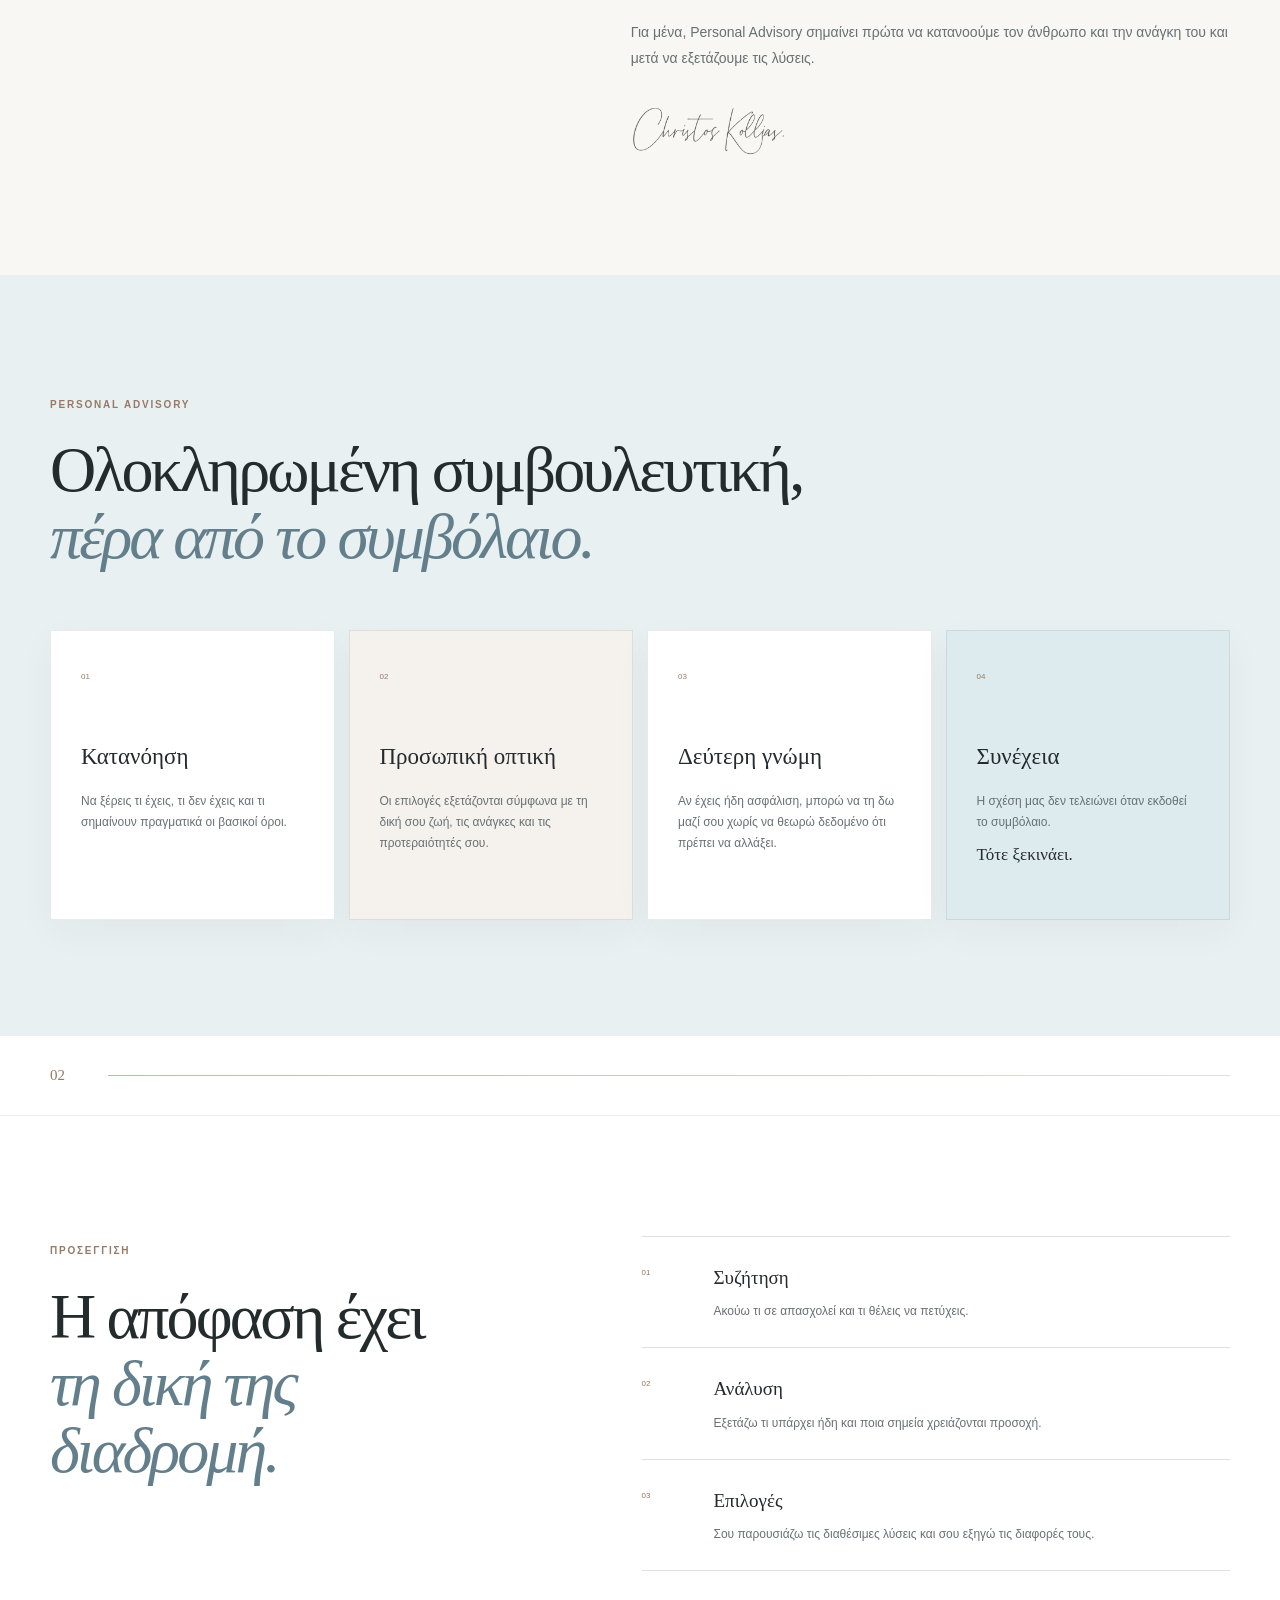
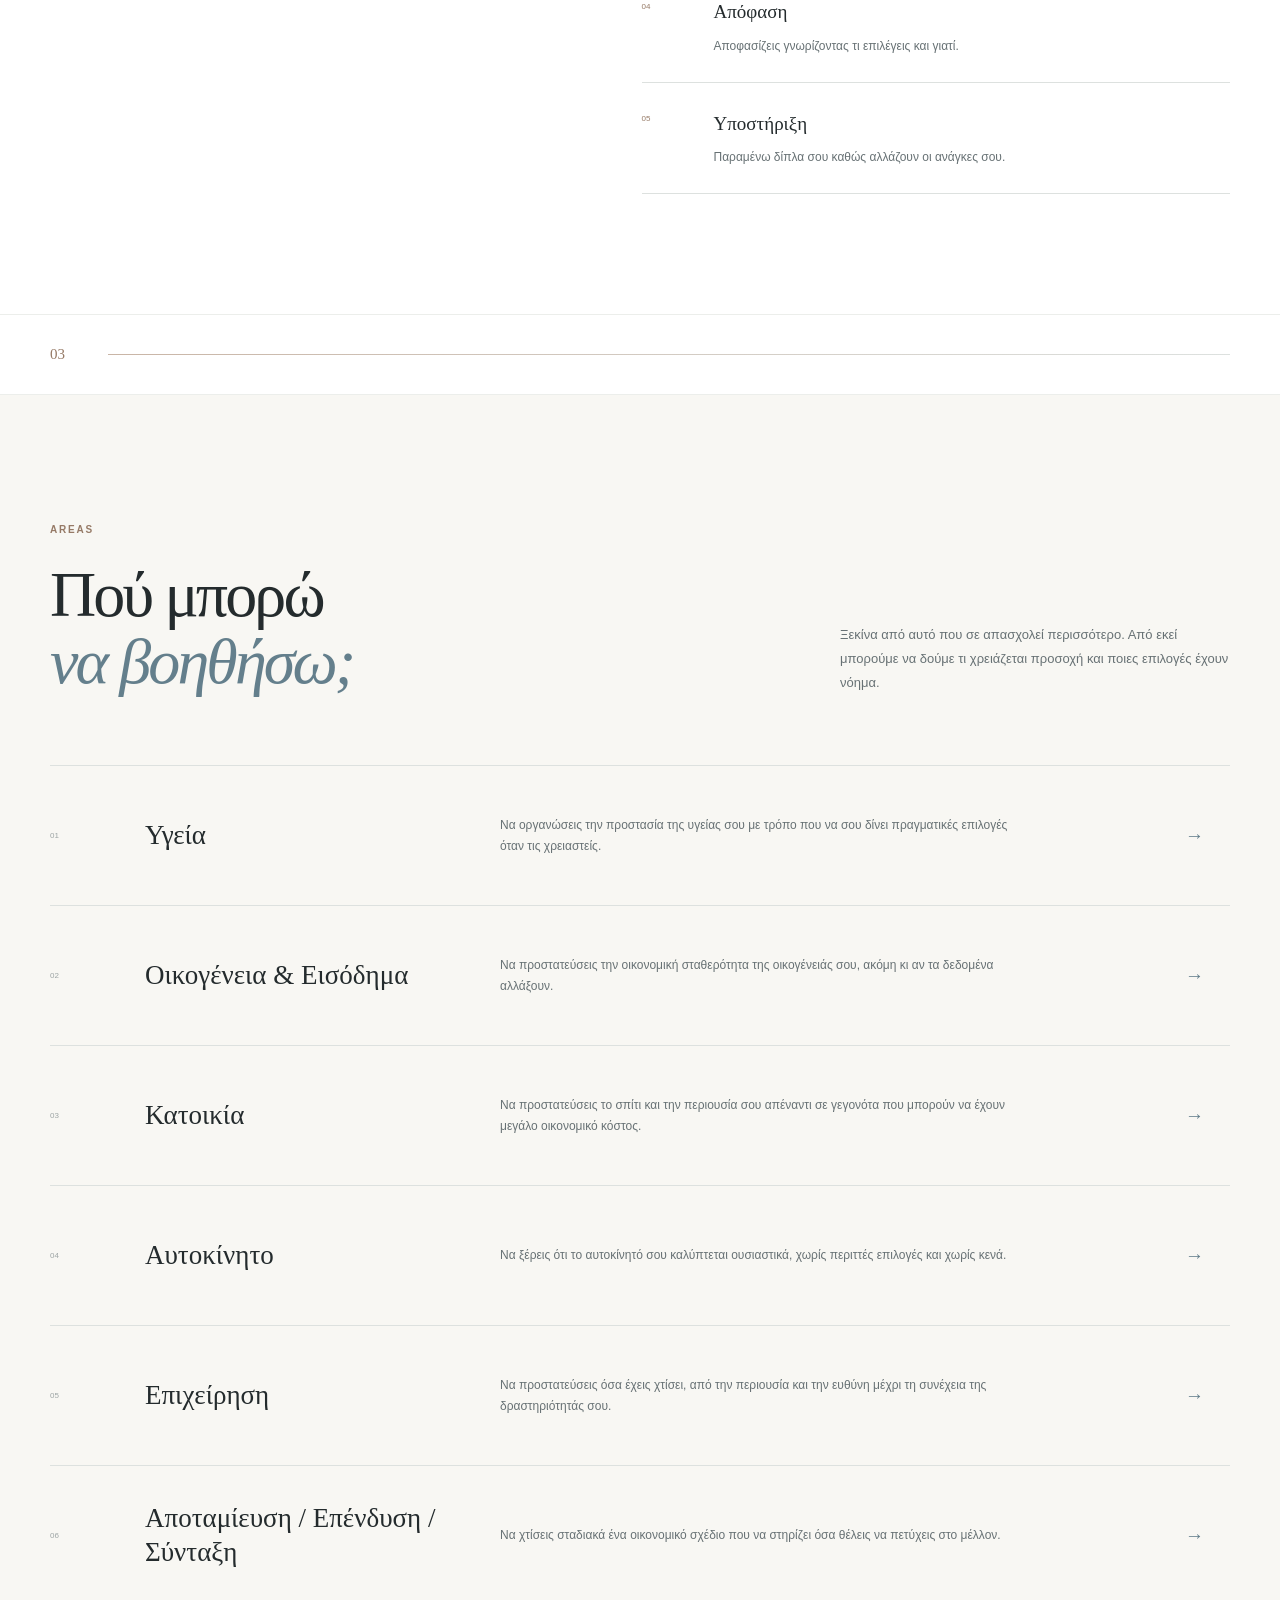
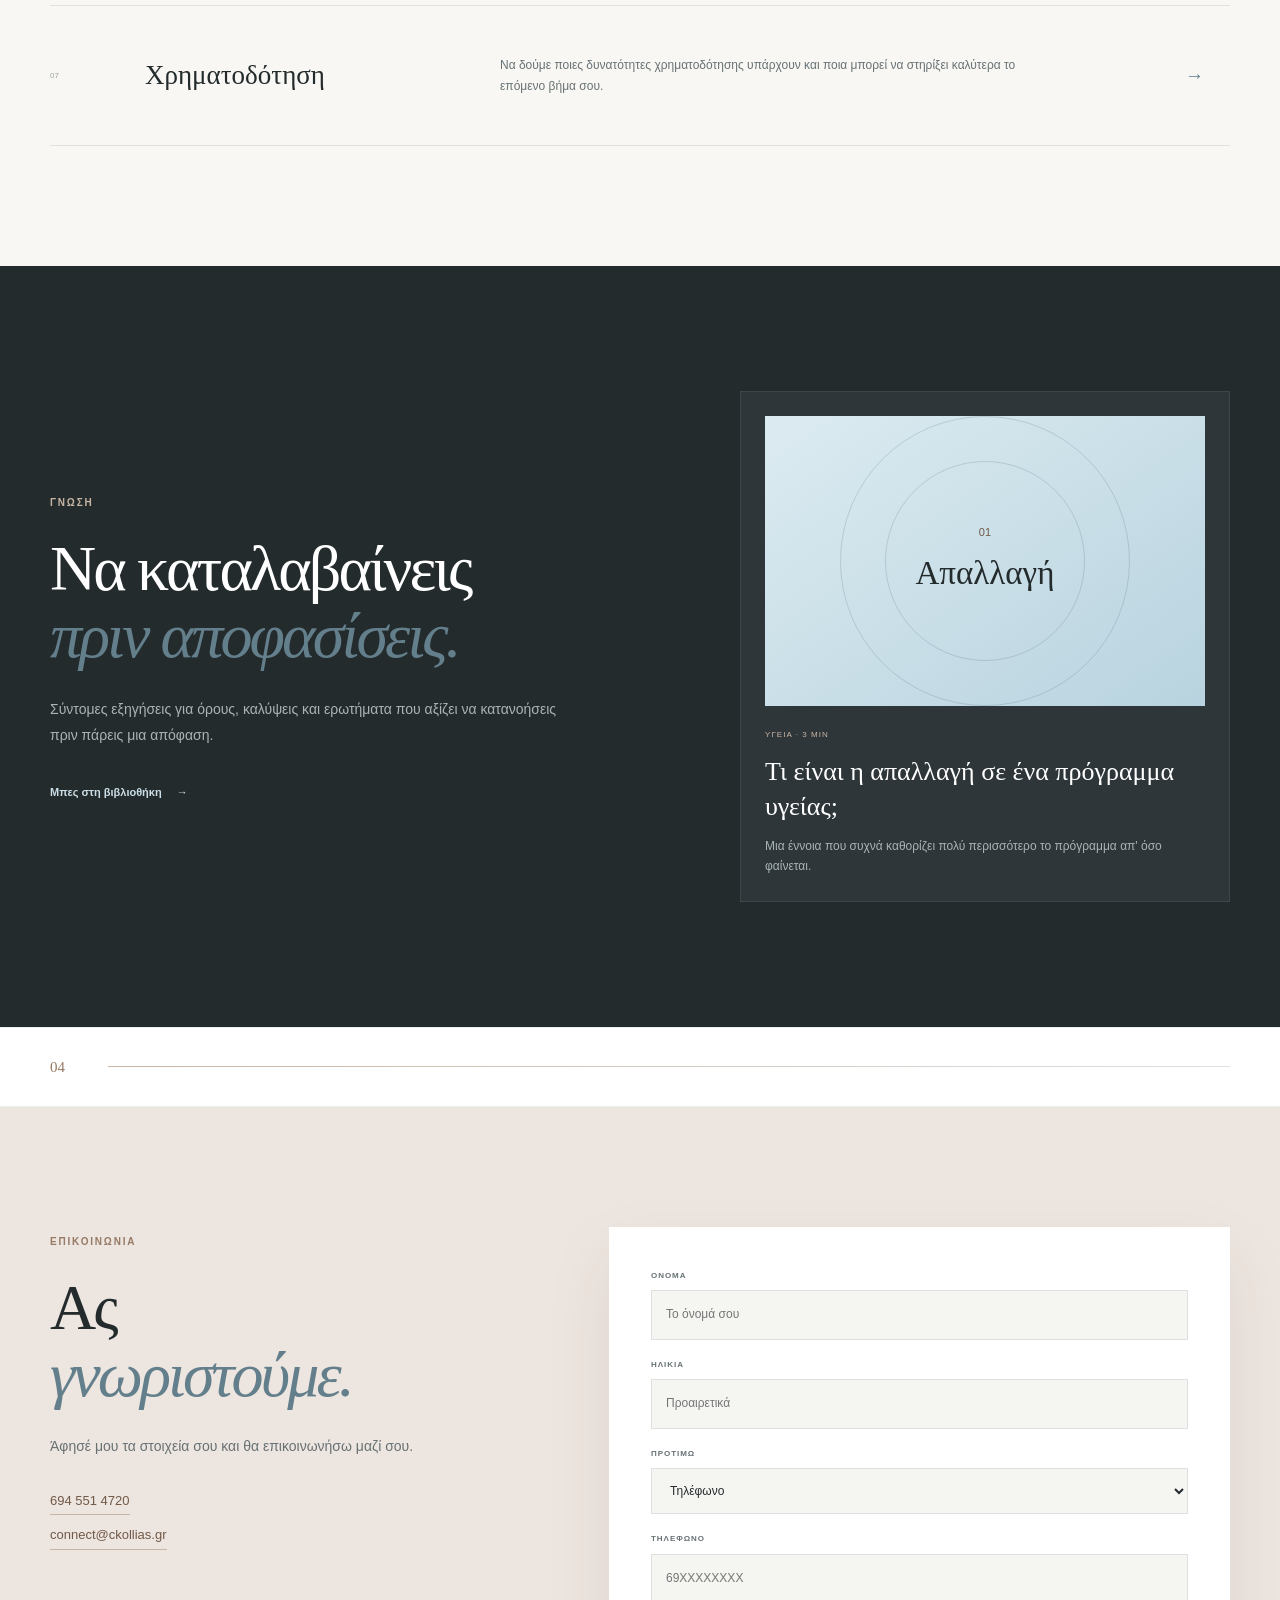
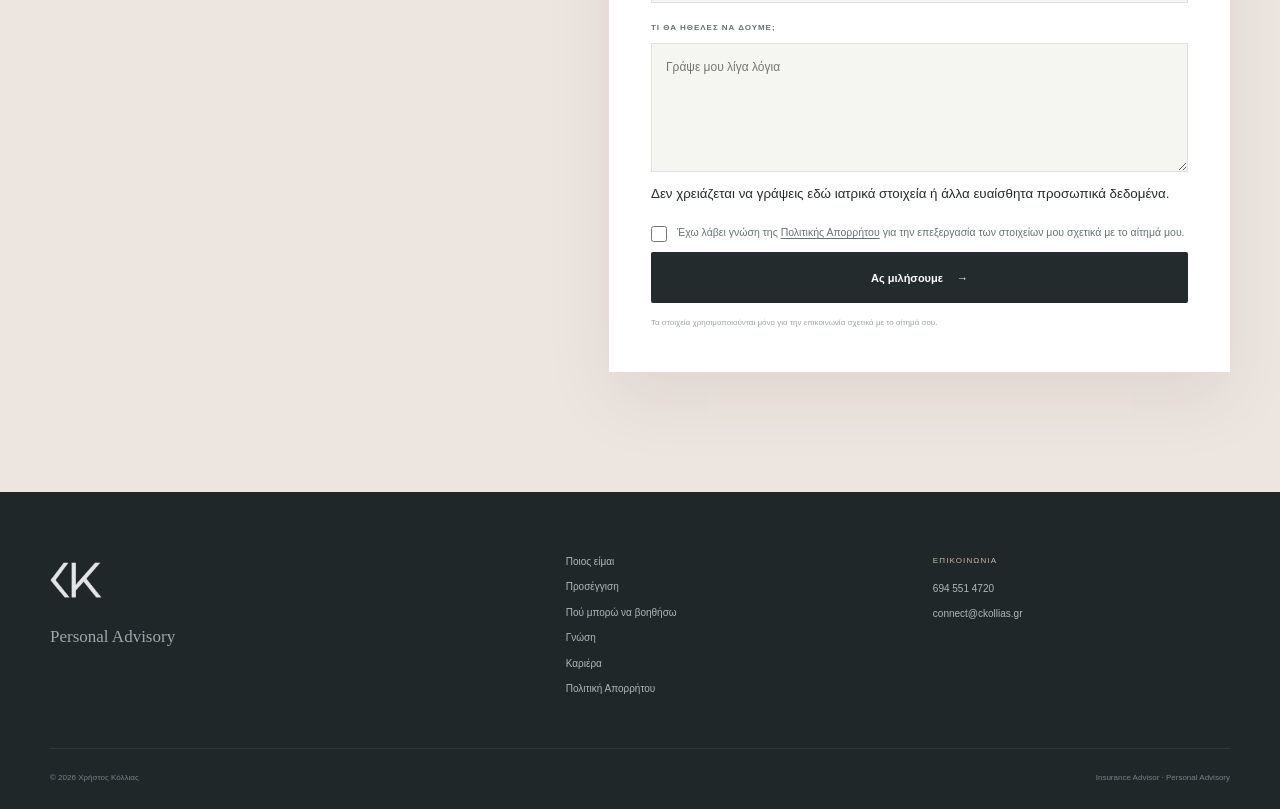
==== commit 6299ea65: "Refine privacy notices in index.html" ====
--- a/index.html
+++ b/index.html
@@ -996,20 +996,24 @@
               placeholder="Γράψε μου λίγα λόγια"
             ></textarea>
 
+            <small class="sensitive-data-note">
+              Δεν χρειάζεται να γράψεις εδώ ιατρικά στοιχεία ή άλλα ευαίσθητα προσωπικά δεδομένα.
+            </small>
+
           </div>
 
           
           <label class="privacy-consent">
             <input
               type="checkbox"
-              name="privacy_acknowledgement"
+              name="privacy_notice_acknowledged"
               value="yes"
               required
             >
             <span>
-              Έχω διαβάσει την
-              <a href="privacy.html" target="_blank" rel="noopener">Πολιτική Απορρήτου</a>
-              και συμφωνώ να χρησιμοποιηθούν τα στοιχεία μου για την εξυπηρέτηση του αιτήματός μου.
+              Έχω λάβει γνώση της
+              <a href="privacy.html" target="_blank" rel="noopener">Πολιτικής Απορρήτου</a>
+              για την επεξεργασία των στοιχείων μου σχετικά με το αίτημά μου.
             </span>
           </label>
 
@@ -1321,20 +1325,24 @@
               placeholder="Προαιρετικά"
             ></textarea>
 
+            <small class="sensitive-data-note">
+              Δεν χρειάζεται να γράψεις εδώ ιατρικά στοιχεία ή άλλα ευαίσθητα προσωπικά δεδομένα.
+            </small>
+
           </div>
 
           
           <label class="privacy-consent">
             <input
               type="checkbox"
-              name="privacy_acknowledgement"
+              name="privacy_notice_acknowledged"
               value="yes"
               required
             >
             <span>
-              Έχω διαβάσει την
-              <a href="privacy.html" target="_blank" rel="noopener">Πολιτική Απορρήτου</a>
-              και συμφωνώ να χρησιμοποιηθούν τα στοιχεία μου για την εξυπηρέτηση του αιτήματός μου.
+              Έχω λάβει γνώση της
+              <a href="privacy.html" target="_blank" rel="noopener">Πολιτικής Απορρήτου</a>
+              για την επεξεργασία των στοιχείων μου σχετικά με το αίτημά μου.
             </span>
           </label>
 
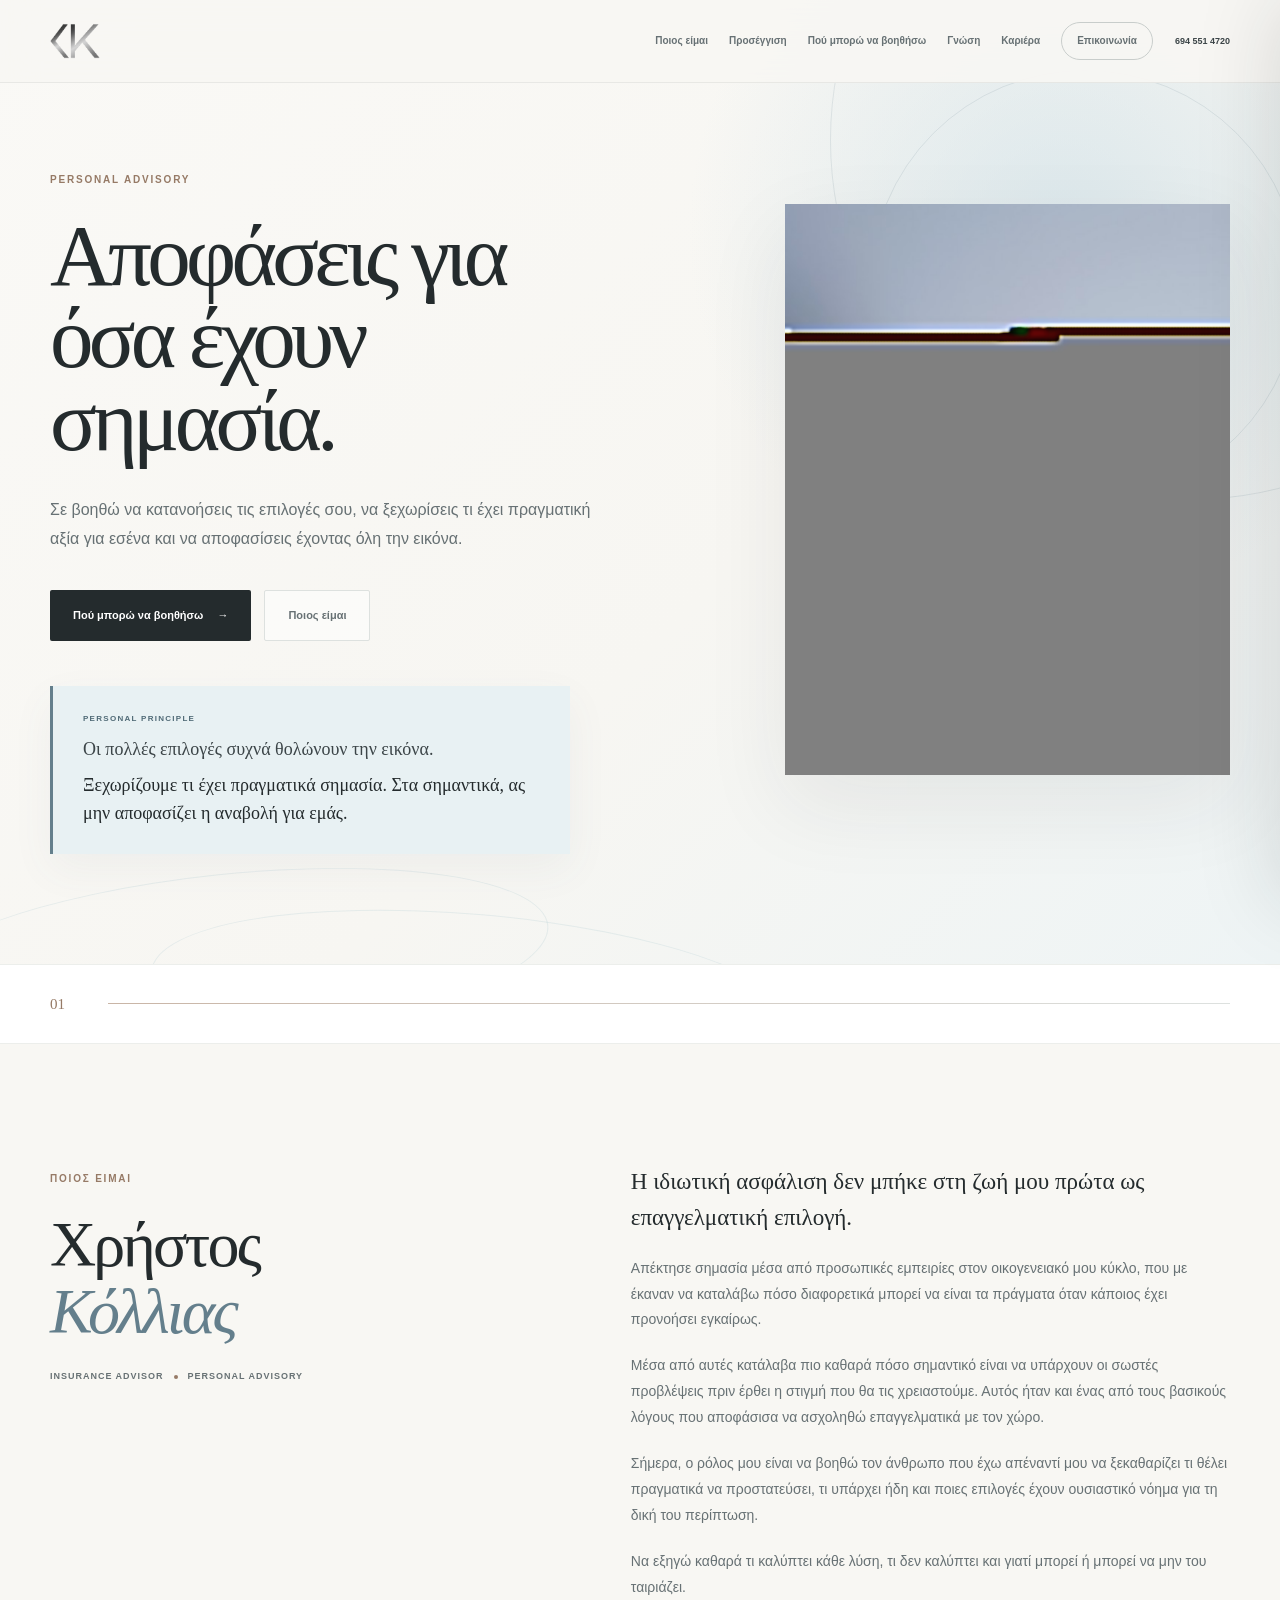
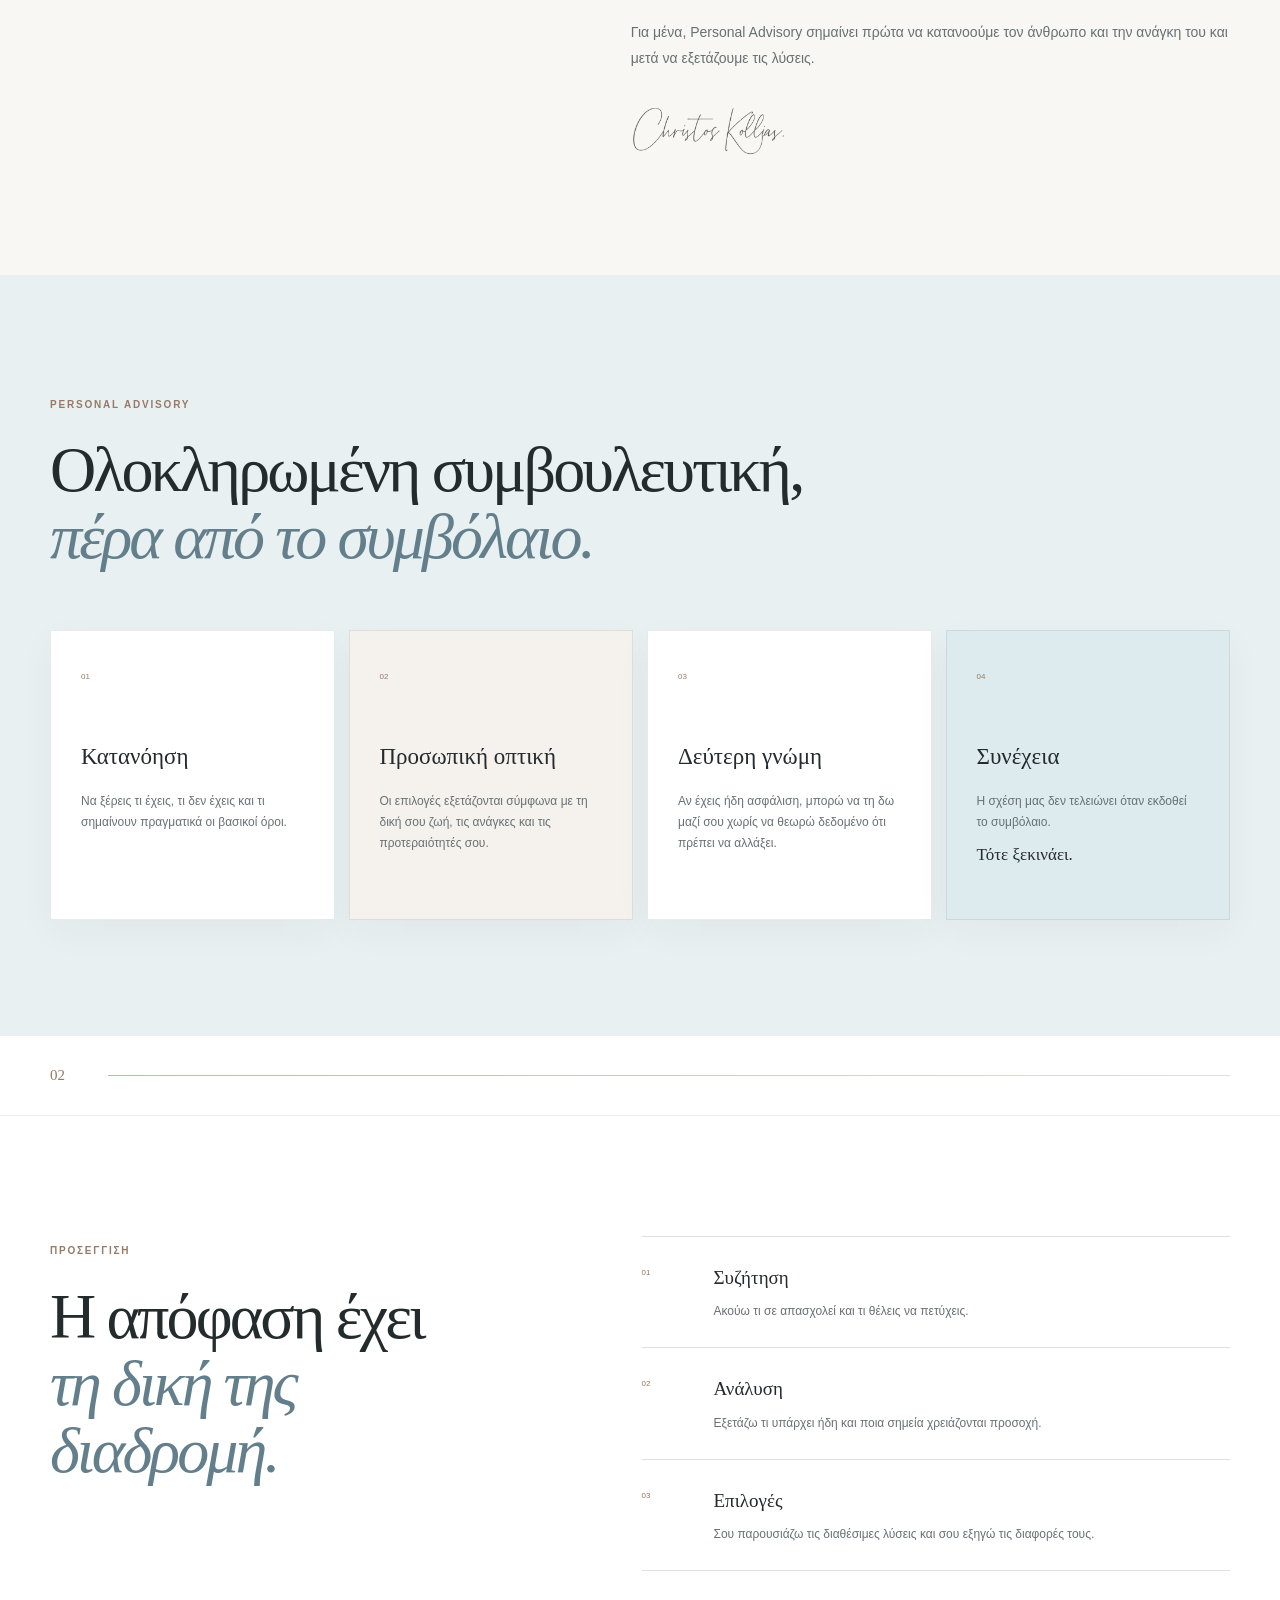
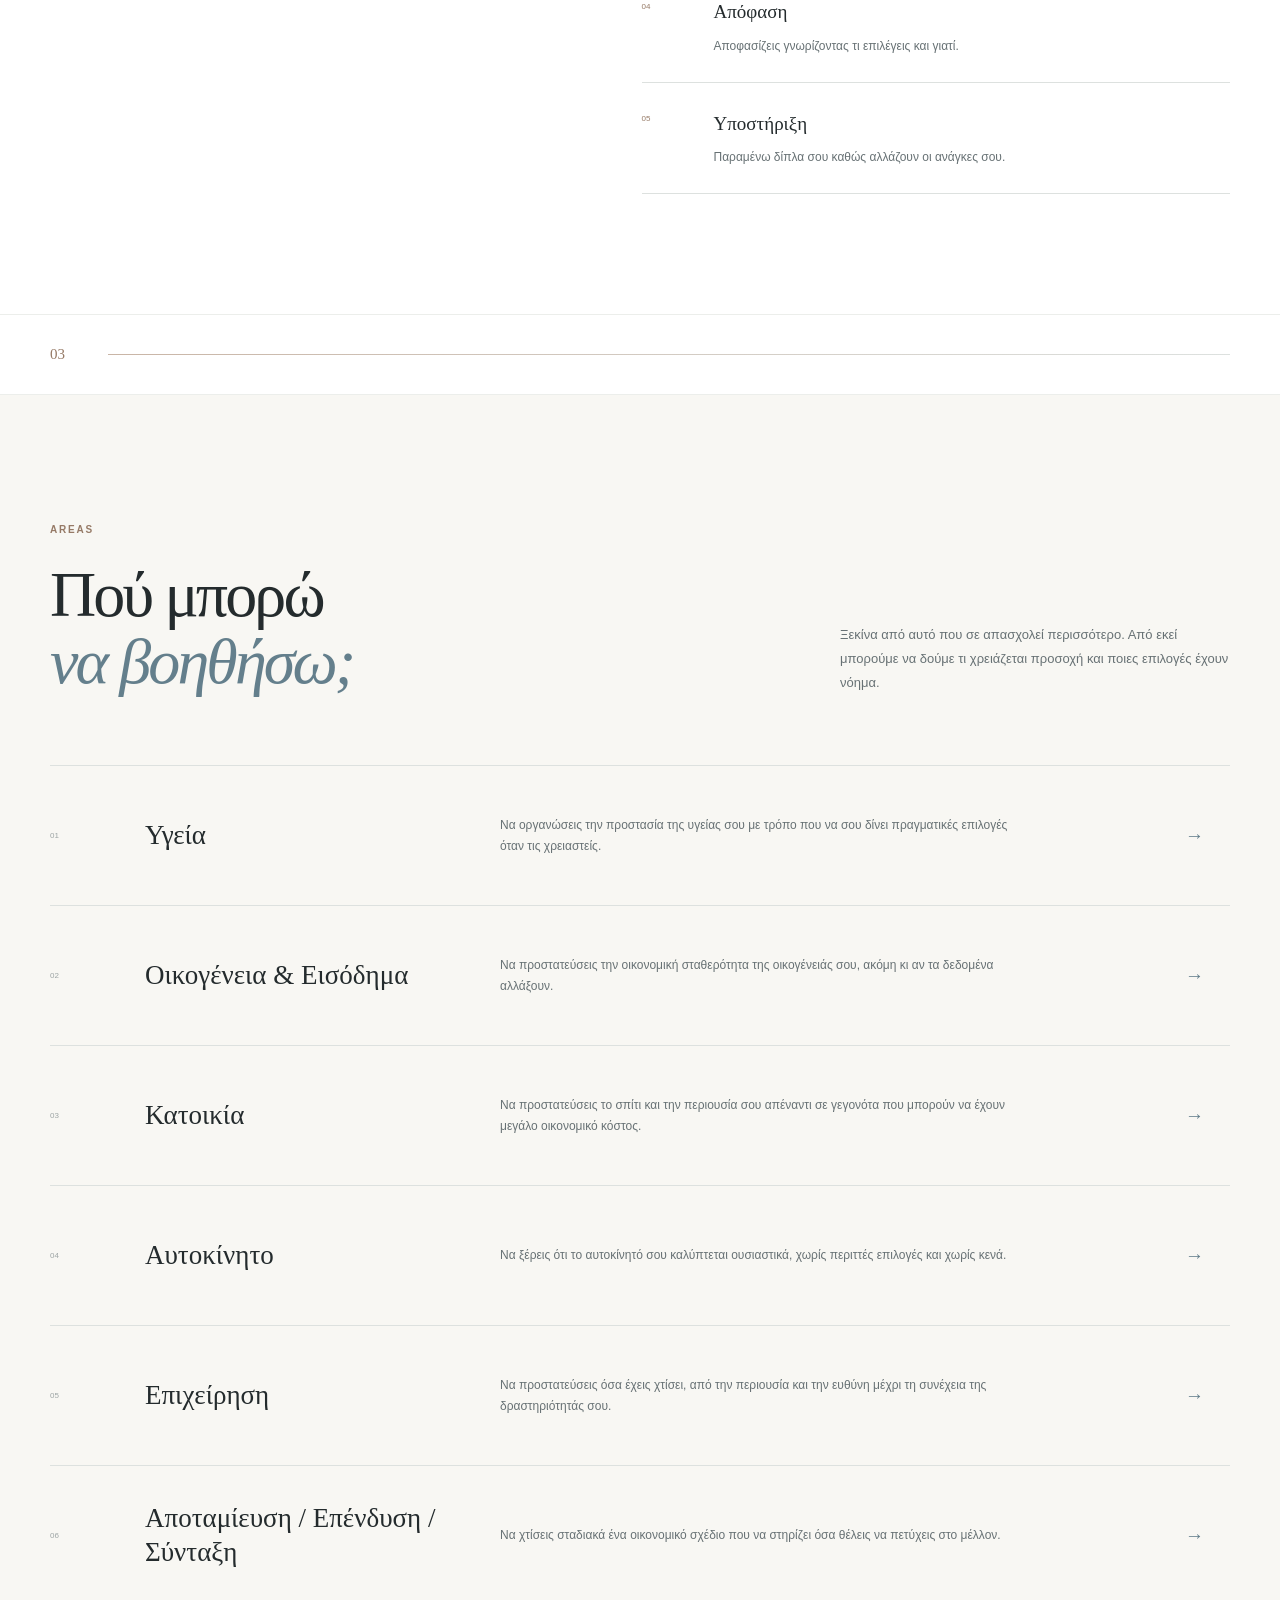
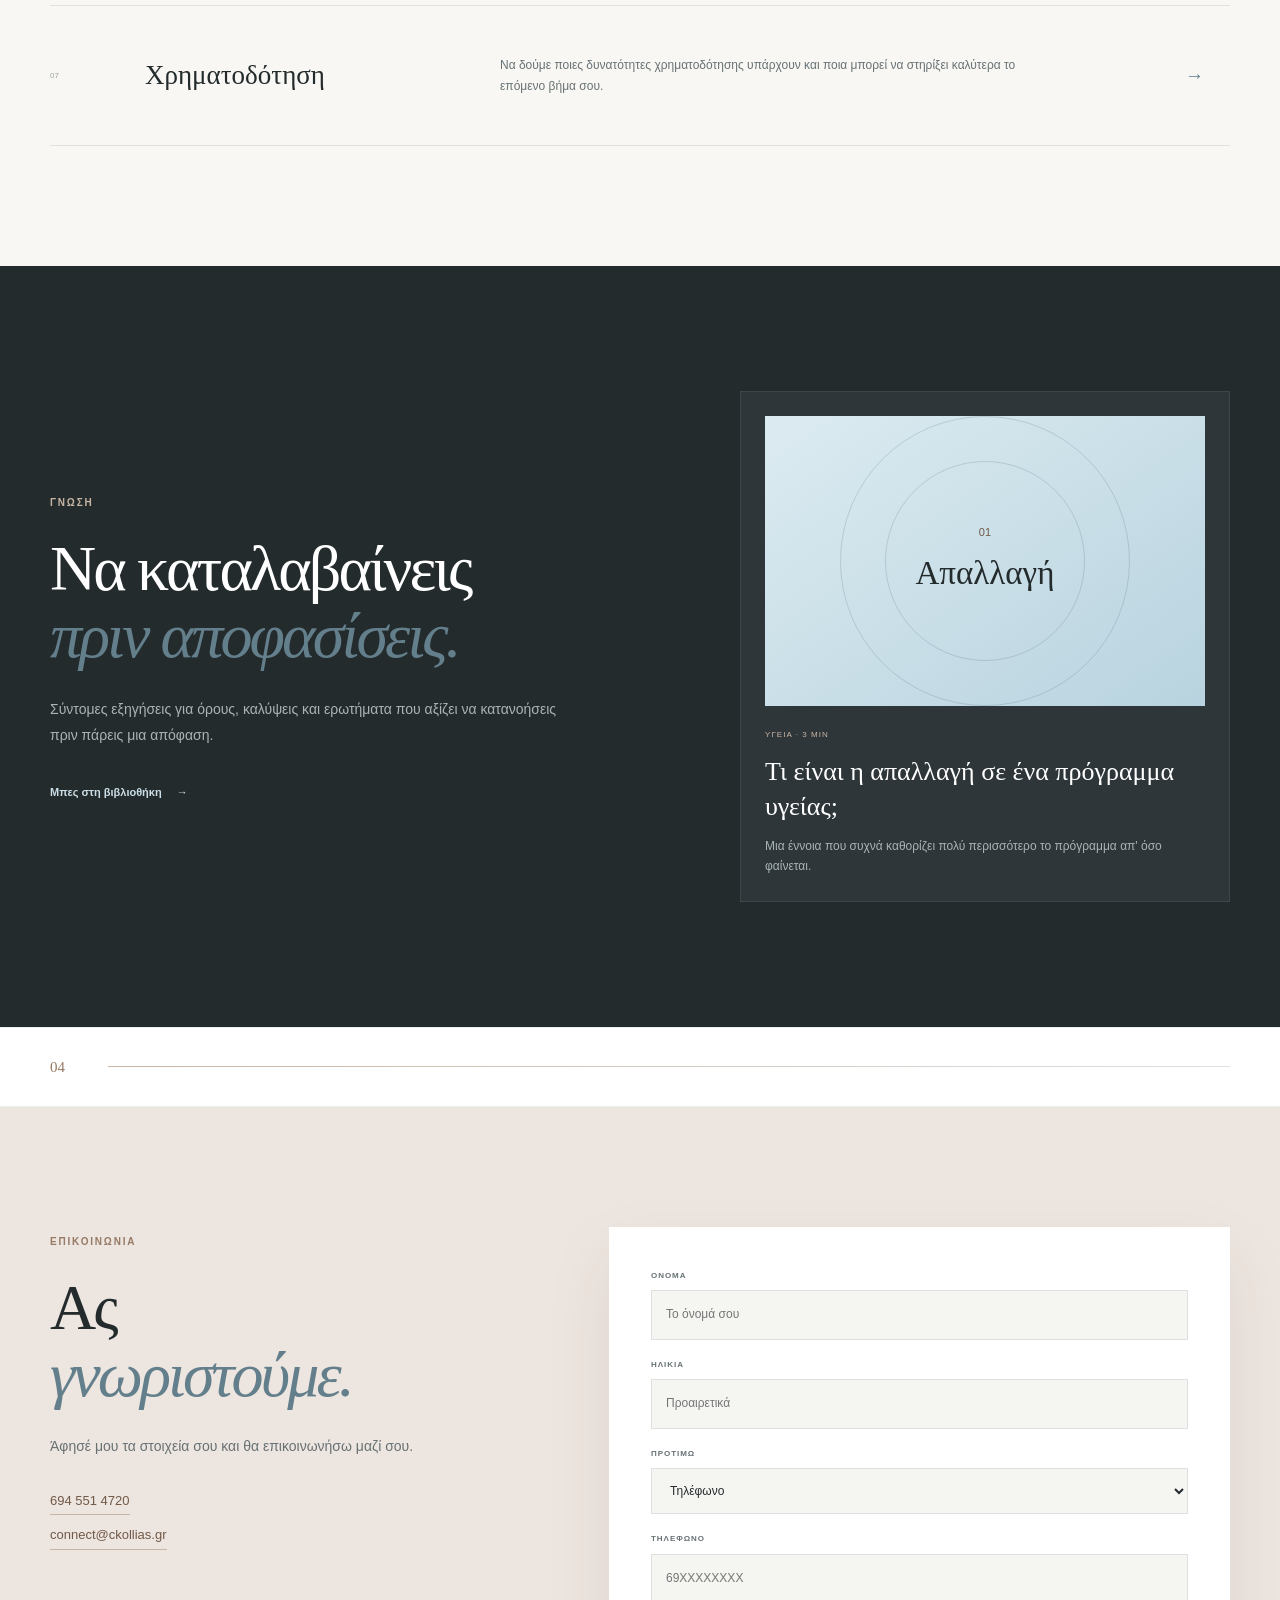
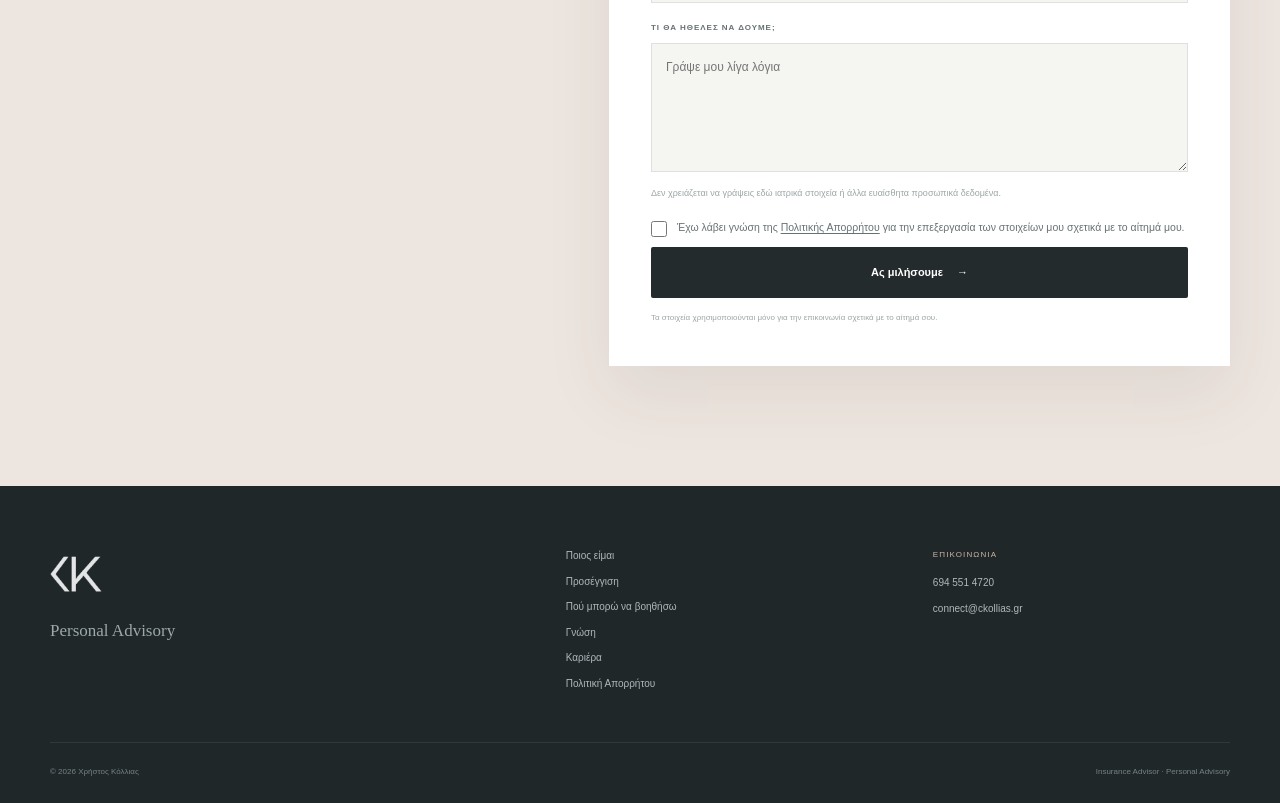
==== commit 7c5d433e: "Replace homepage portrait" ====
--- a/index.html
+++ b/index.html
@@ -165,7 +165,7 @@
           <div class="portrait-shell">
 
             <img
-              src="assets/images/Επαγγελματικό πορτρέτο άνδρα με κοστούμι.png"
+              src="assets/images/portrait.jpg"
               alt="Χρήστος Κόλλιας"
               class="hero-photo"
             >
--- a/style.css
+++ b/style.css
@@ -4771,3 +4771,16 @@
     padding: 26px 0;
   }
 }
+
+
+.sensitive-data-note {
+  display: block;
+  margin-top: 7px;
+  color: var(--gray-400);
+  font-size: 9px;
+  line-height: 1.55;
+}
+
+.career-form .sensitive-data-note {
+  color: #667786;
+}
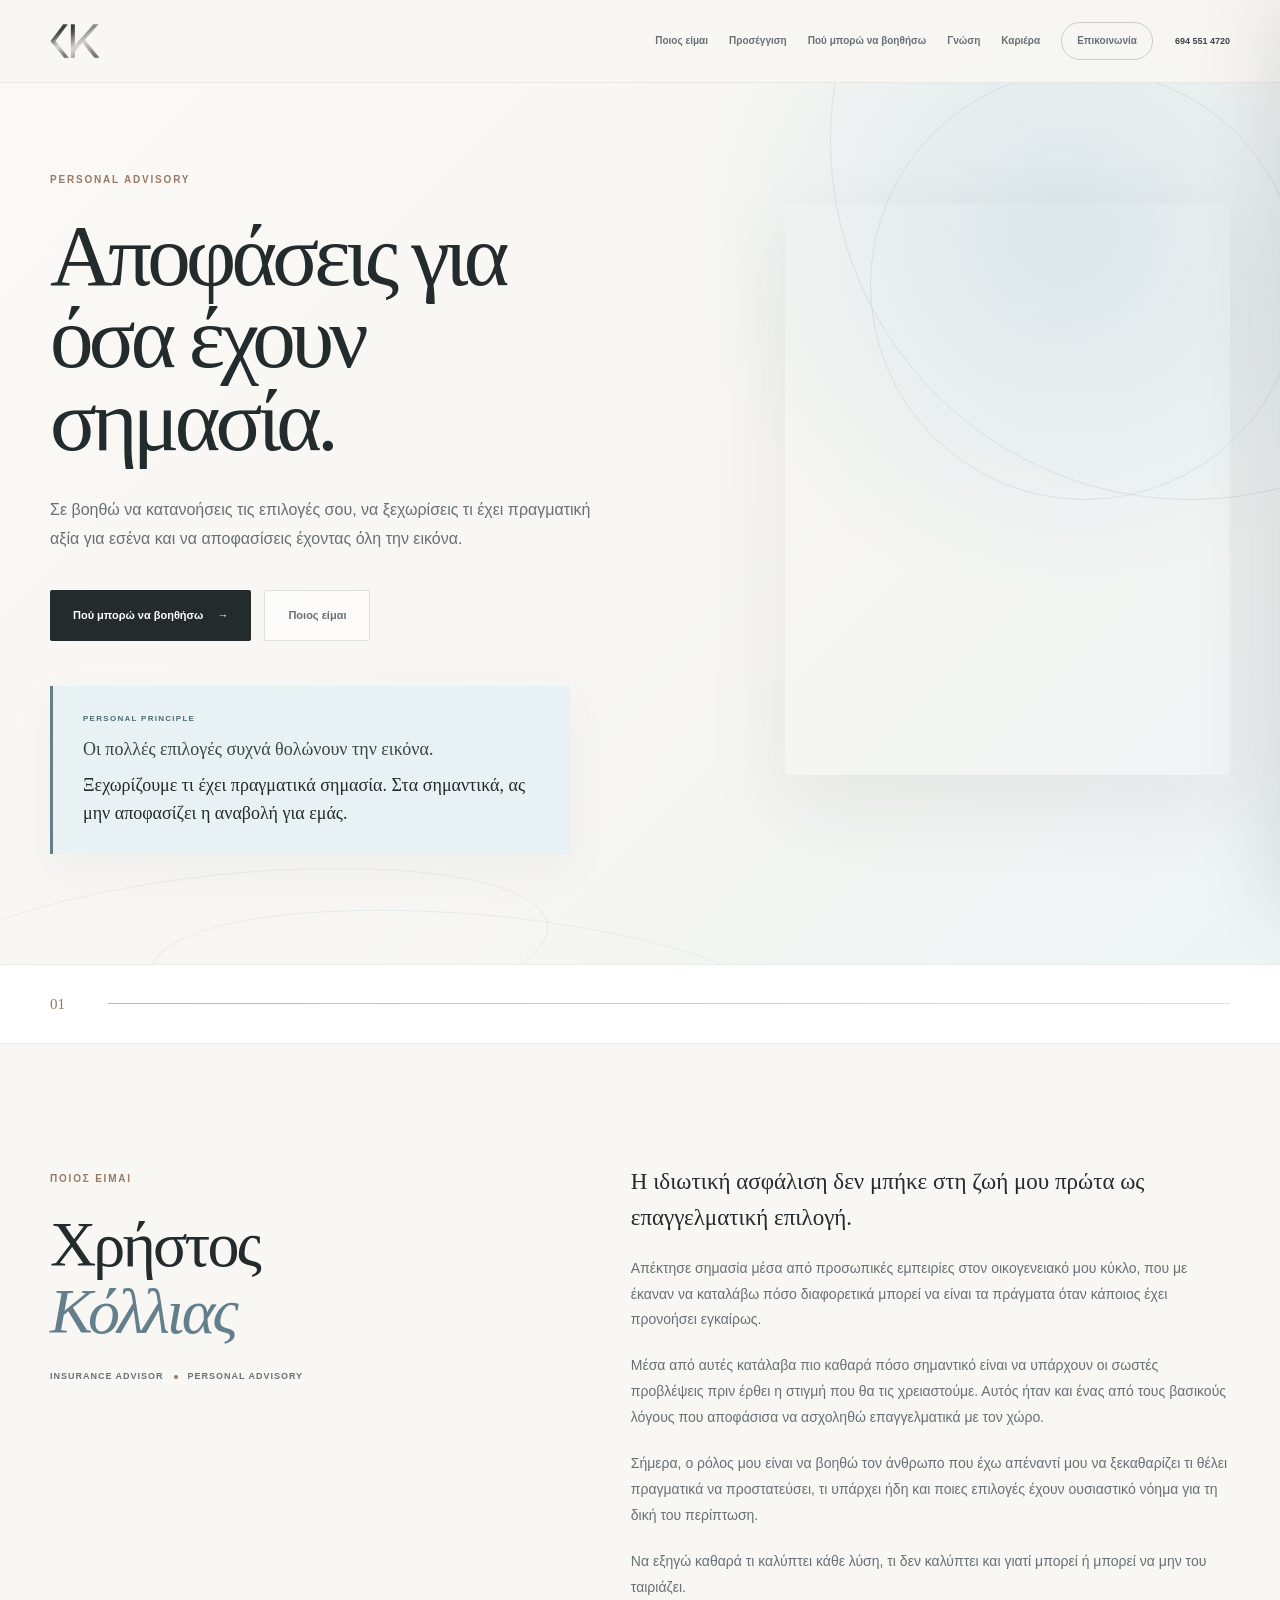
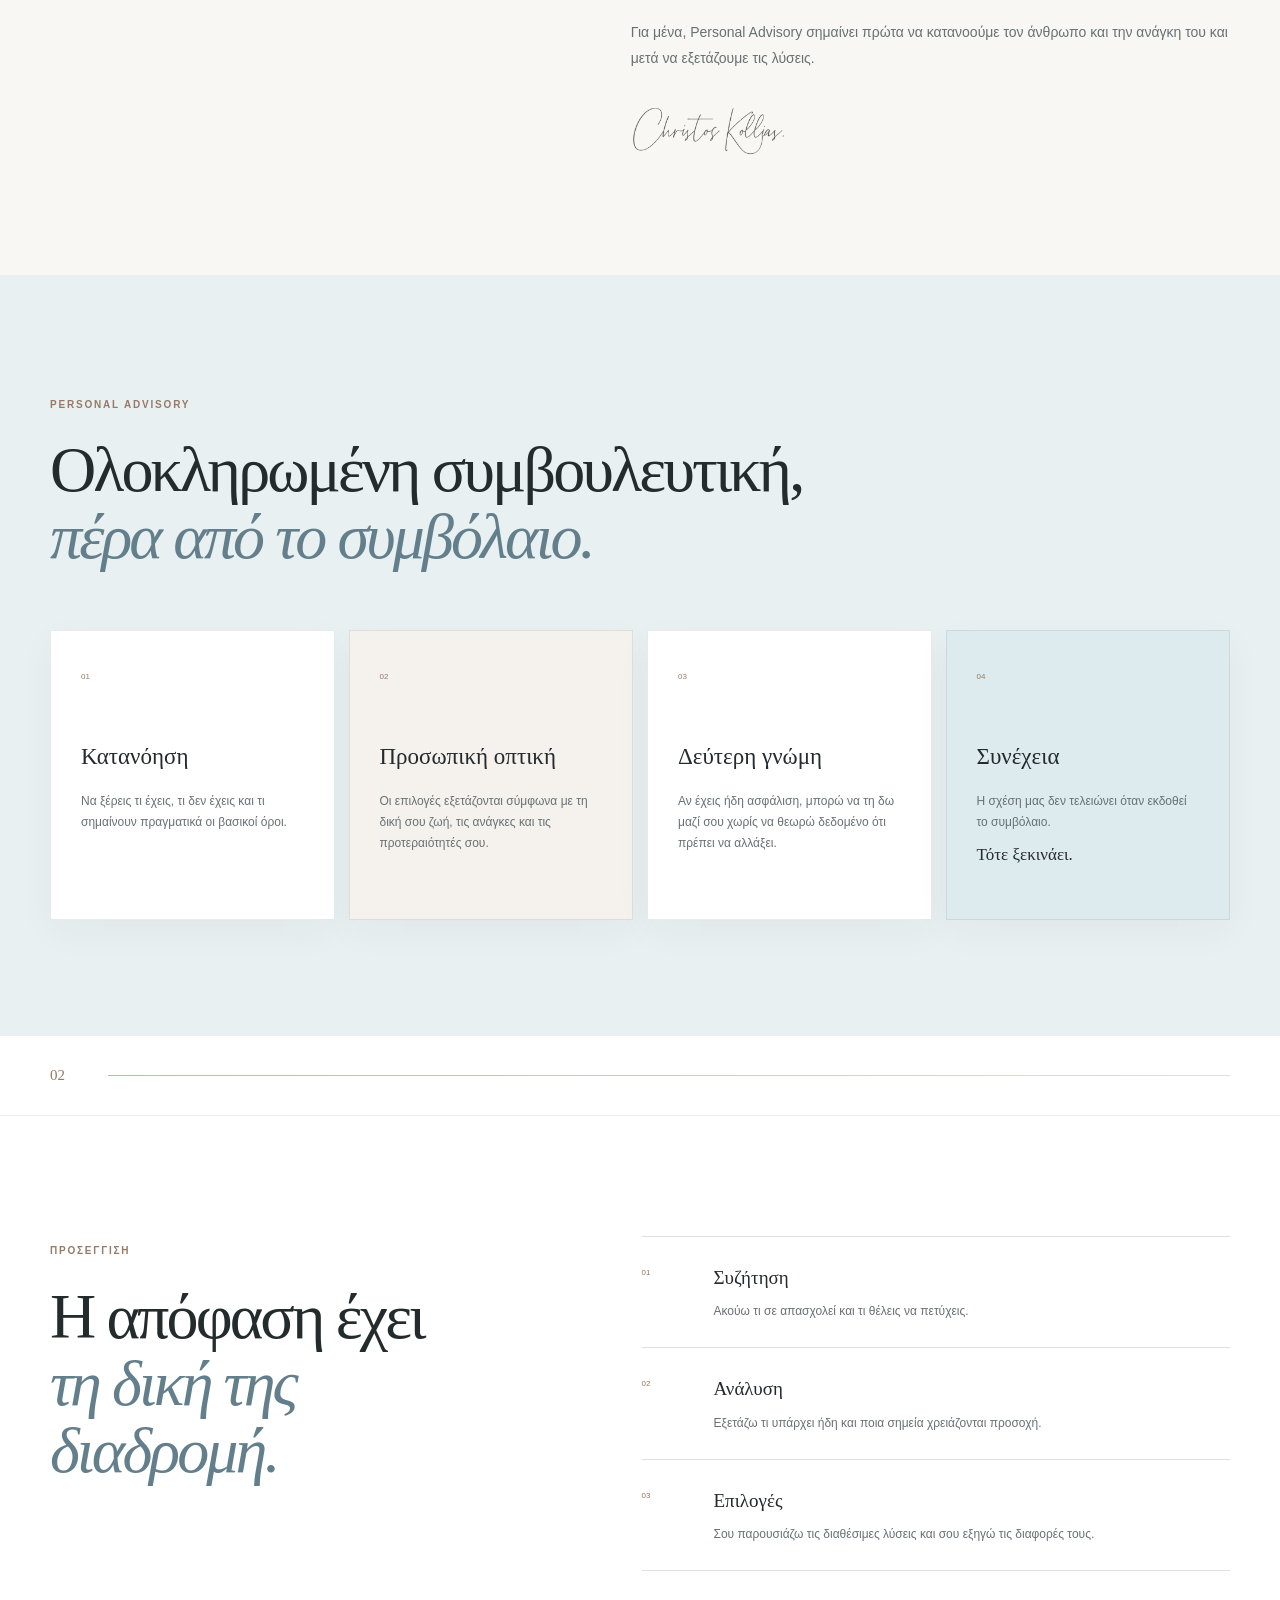
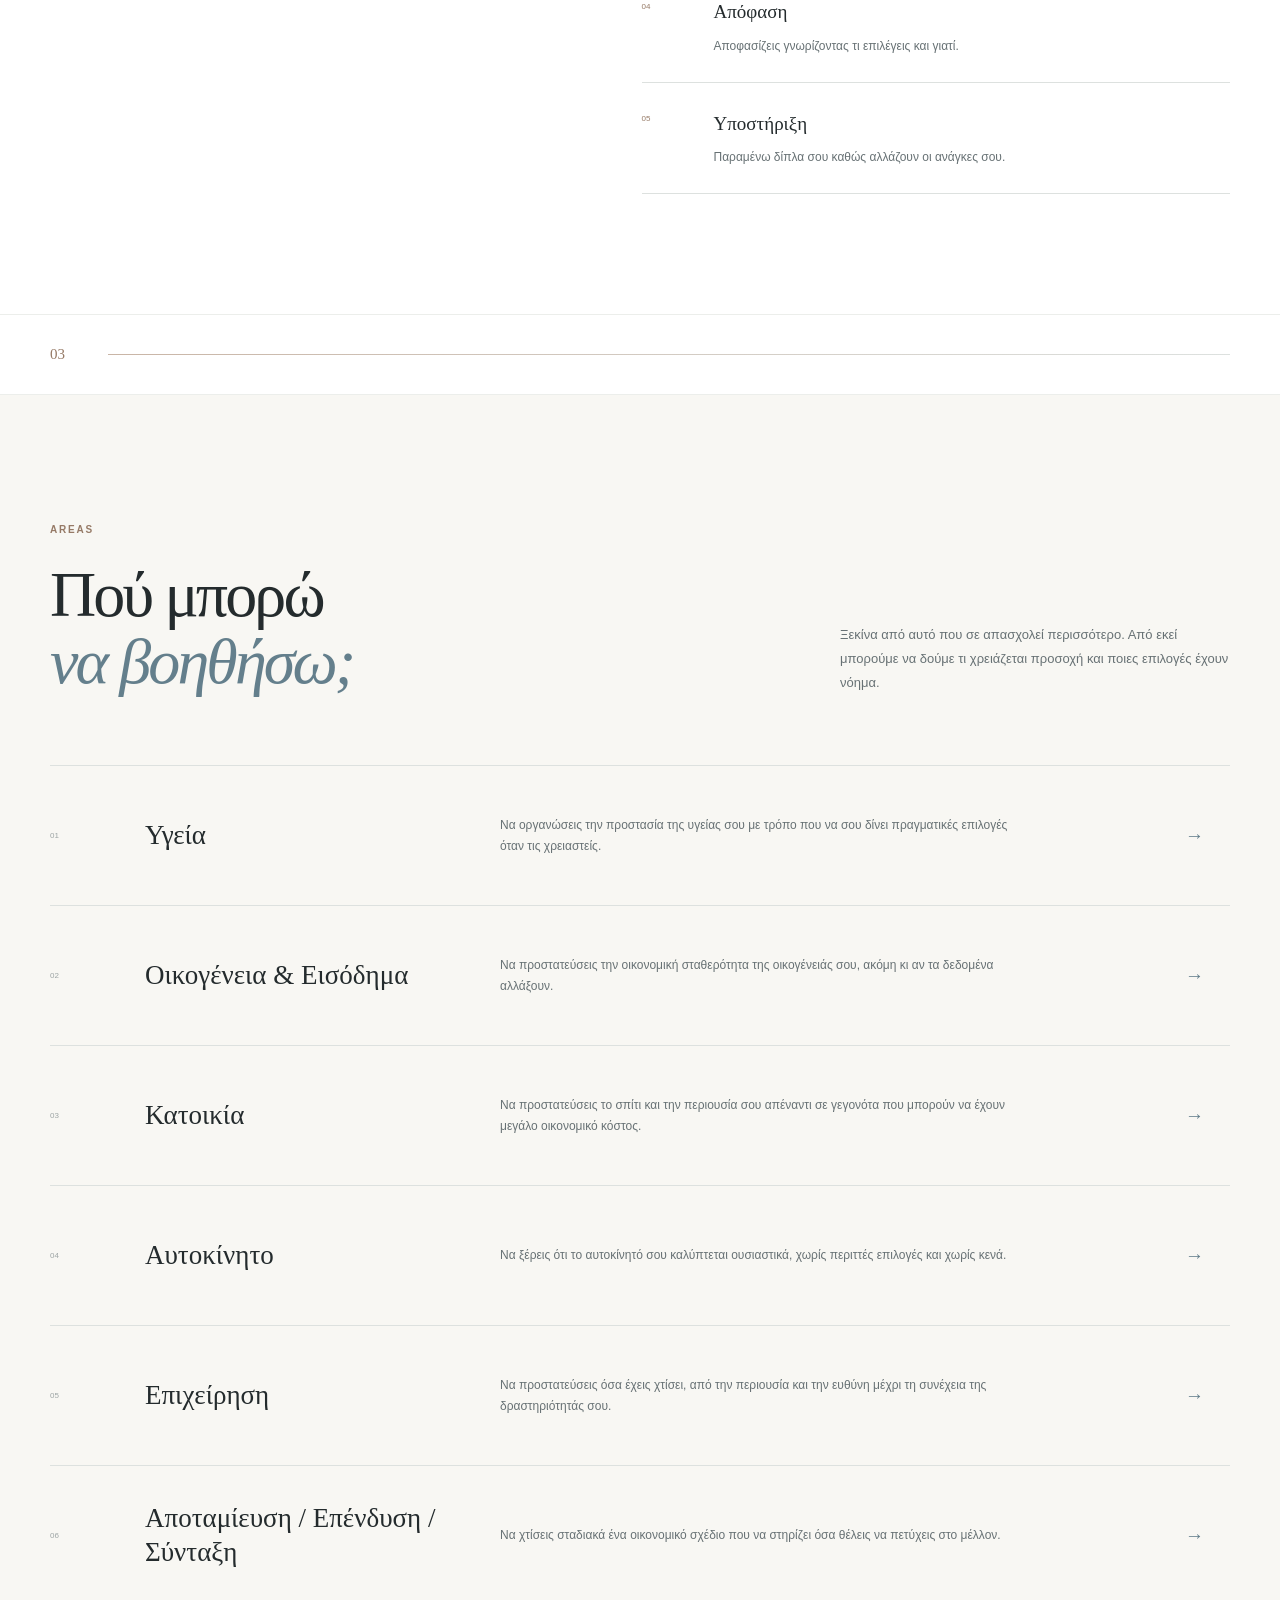
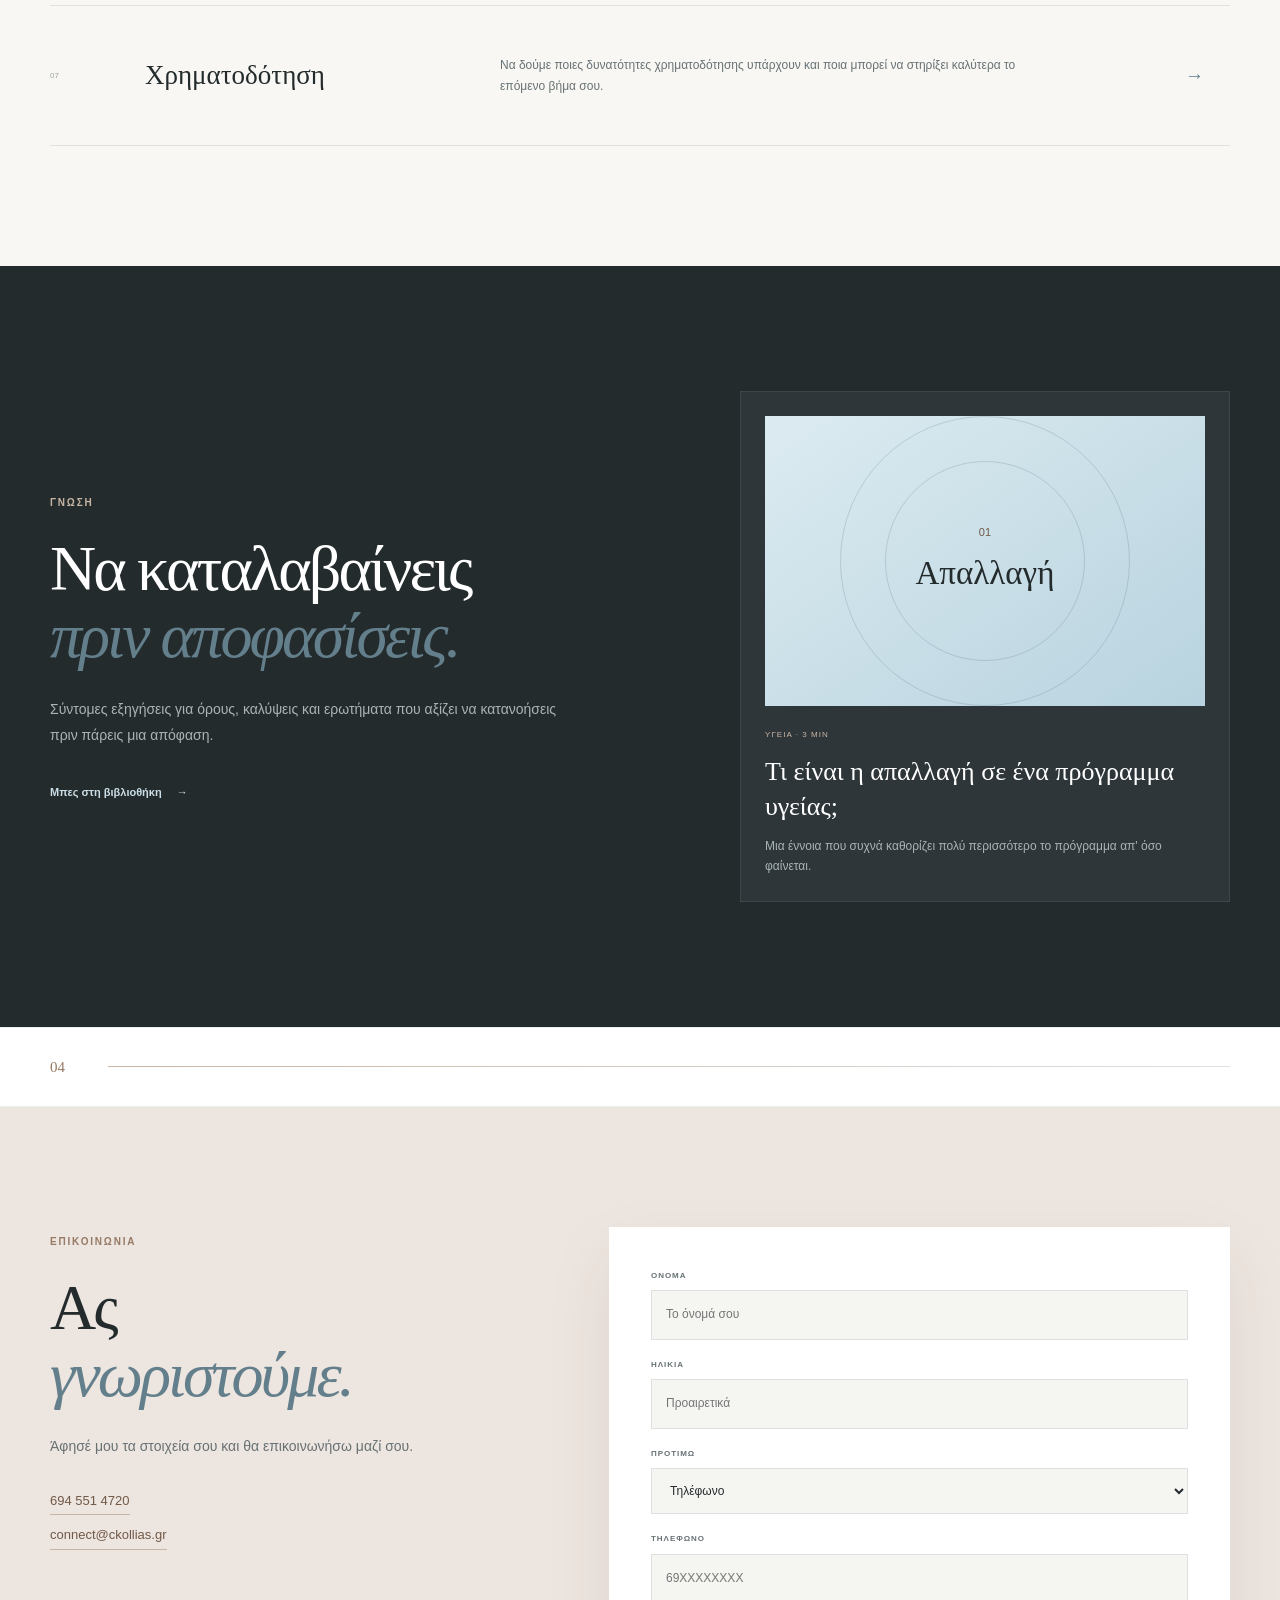
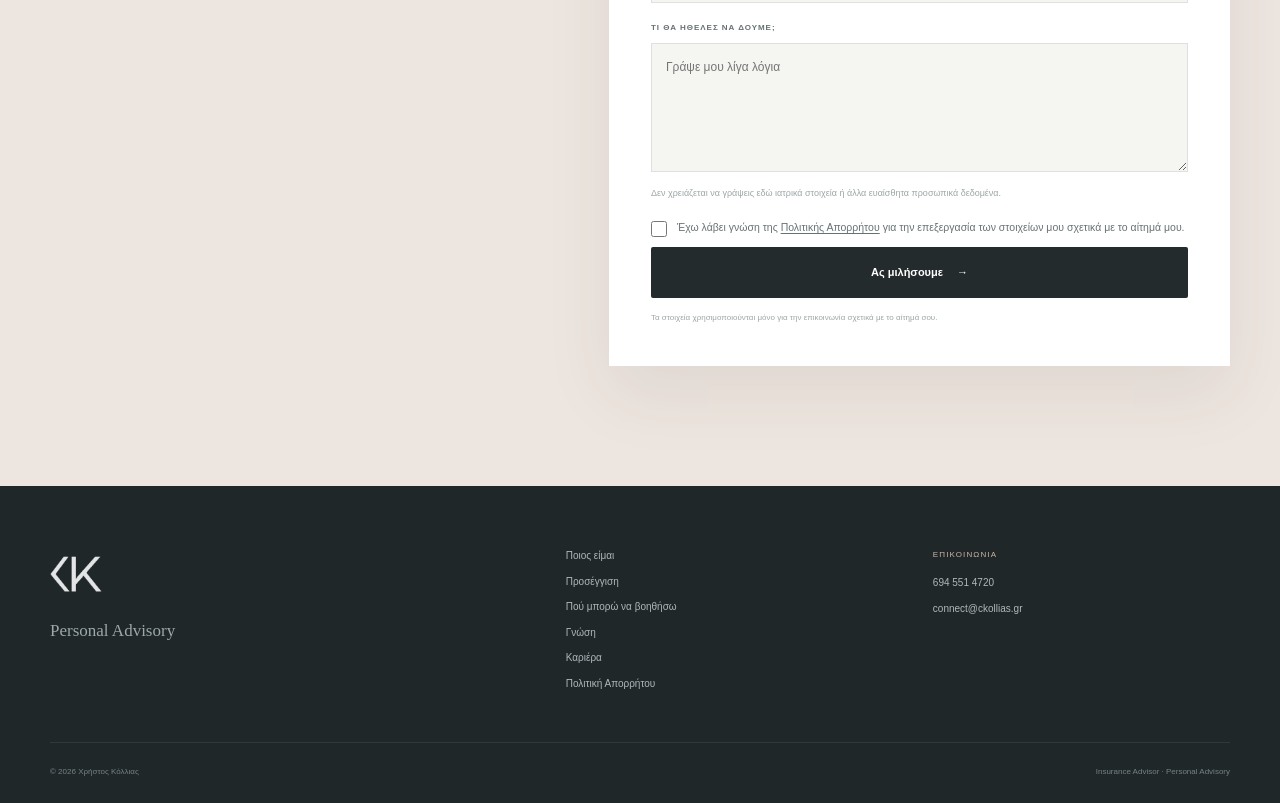
==== commit c649fd5e: "Use optimized WebP homepage portrait" ====
--- a/index.html
+++ b/index.html
@@ -165,7 +165,7 @@
           <div class="portrait-shell">
 
             <img
-              src="assets/images/portrait.jpg"
+              src="assets/images/portrait.webp"
               alt="Χρήστος Κόλλιας"
               class="hero-photo"
             >
